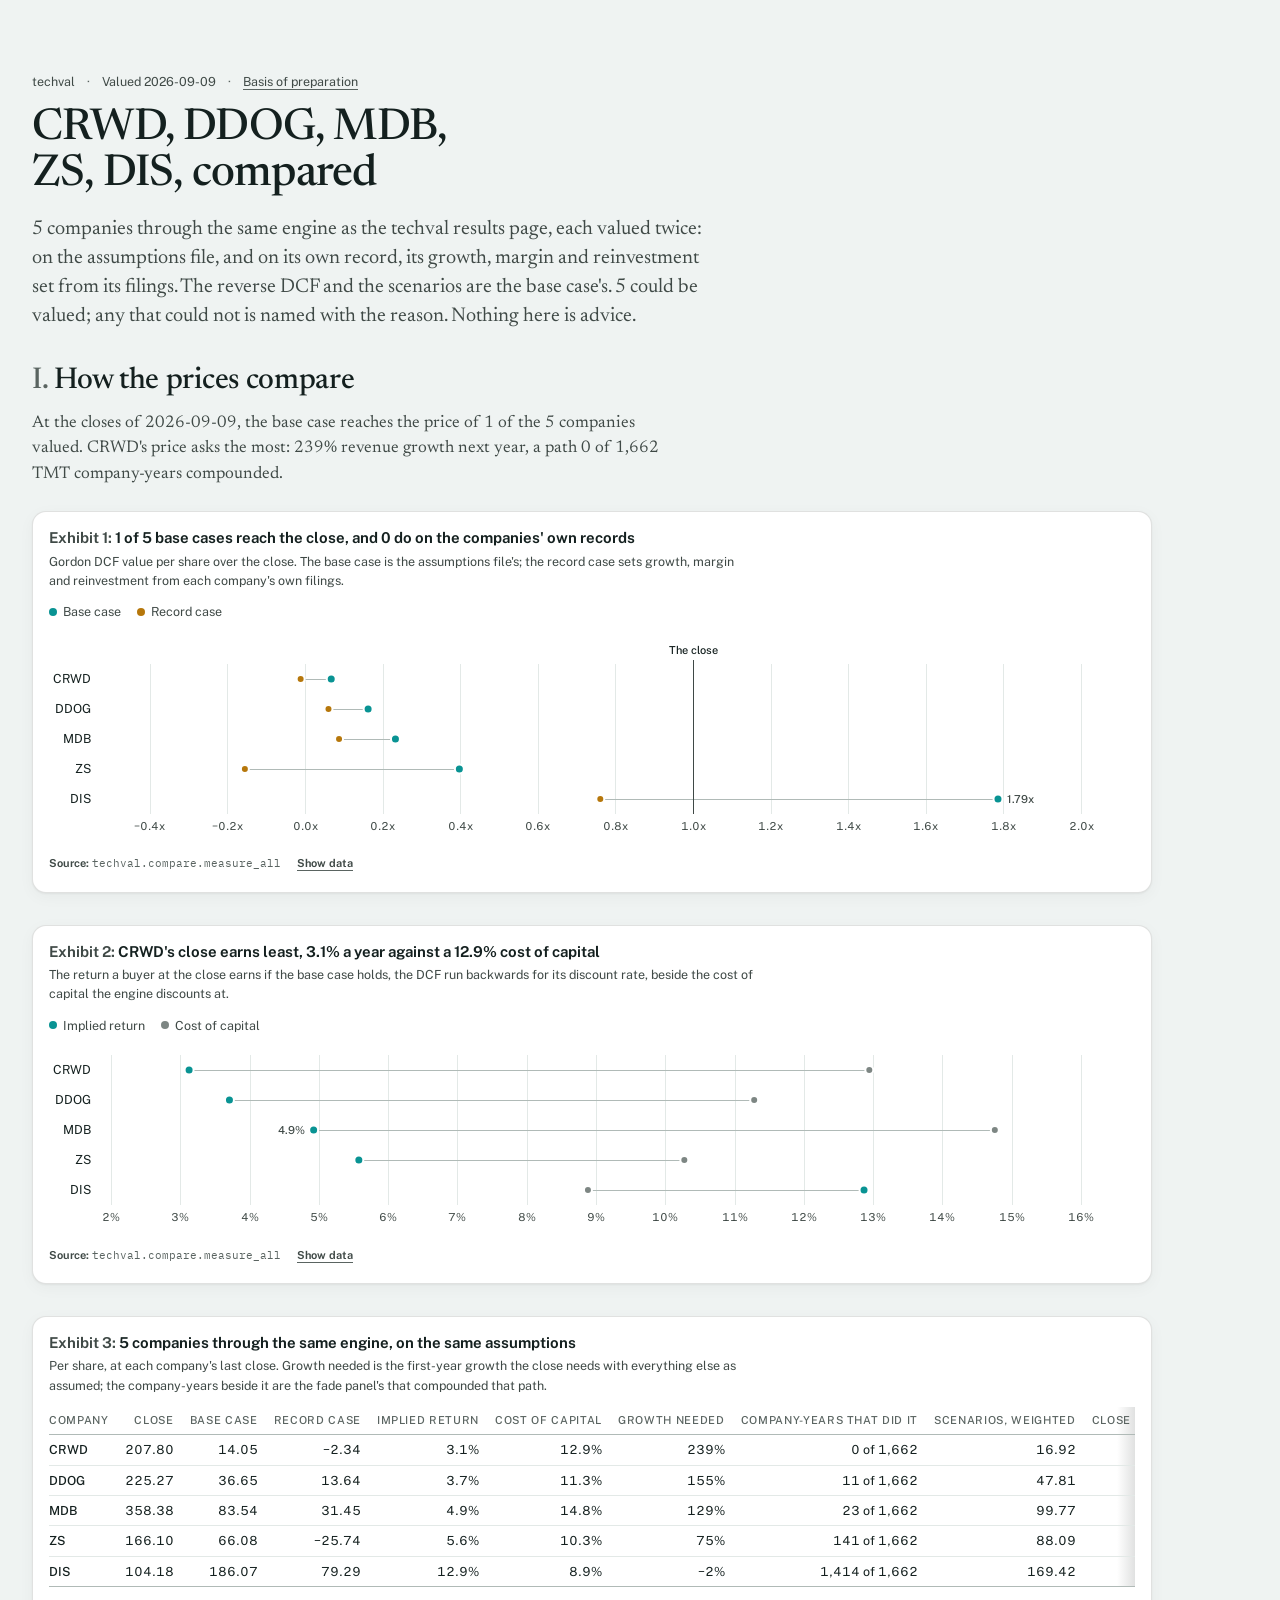
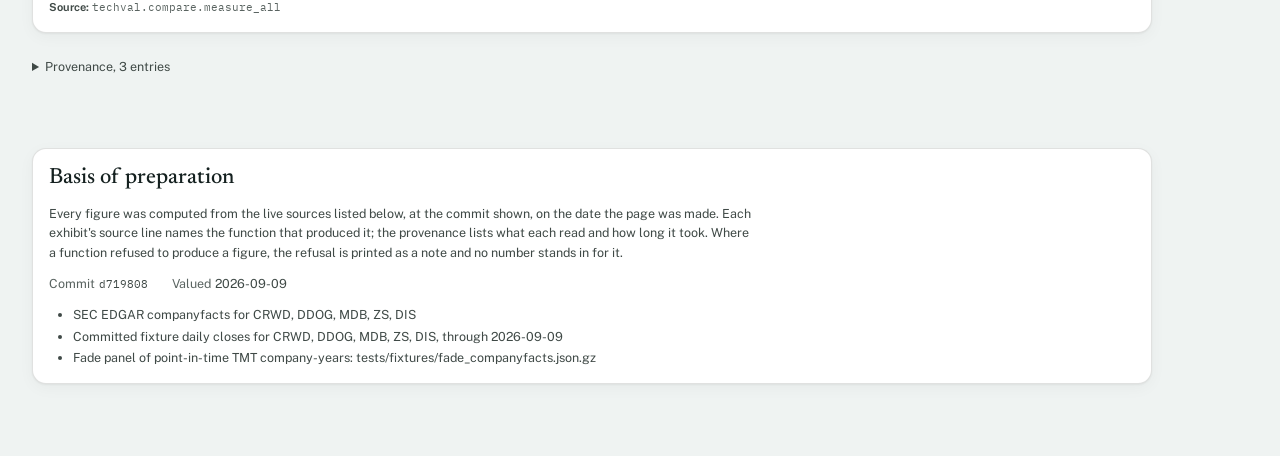
==== docs/compare/index.html @ 0d92f8b9 "Drop the Reading filings section from the results page It scored nothing: every LLM request was unre" ====
<!doctype html>
<html lang="en">
<head>
<meta charset="utf-8">
<meta name="viewport" content="width=device-width, initial-scale=1">
<title>CRWD, DDOG, MDB, ZS, DIS, compared</title>
<link rel="preconnect" href="https://fonts.googleapis.com">
<link rel="preconnect" href="https://fonts.gstatic.com" crossorigin>
<link rel="stylesheet" href="https://fonts.googleapis.com/css2?family=IBM+Plex+Mono:wght@400;500&amp;family=Newsreader:ital,wght@0,400;0,500;1,400&amp;family=Public+Sans:wght@400;500;650&amp;display=swap">
<link rel="icon" href="data:image/svg+xml,%3Csvg xmlns='http://www.w3.org/2000/svg' viewBox='0 0 16 16'%3E%3Crect width='16' height='16' rx='4' fill='%230a1216'/%3E%3Cpath d='M3.2 10.8 6.2 7.2l2.3 1.9 4.3-5.3' stroke='%232aa98c' stroke-width='1.7' fill='none' stroke-linecap='round' stroke-linejoin='round'/%3E%3Ccircle cx='12.8' cy='3.8' r='1.1' fill='%237fe8d2'/%3E%3C/svg%3E">
<style>
/*
 * techval dashboard tokens.
 *
 * The complete light palette lives on bare :root. The two dark blocks below
 * redefine tokens and nothing else, so a component never has a colour that
 * exists in only one theme. Components style through these names; none of
 * them reaches for a hex value directly.
 *
 * The page is set as an application surface: exhibits sit on cards one step
 * lighter than the ground, so --surface is the card and chart plane and
 * --page is the ground behind it. The kit's surface-gap rings and halos ring
 * marks with --surface, which is the plane a chart actually sits on. --raised
 * is the lifted plane, for the tooltip.
 *
 * Entity colours follow the thing measured, everywhere on the page: the fitted
 * model is always --c-model (teal), a baseline is always --c-baseline (grey),
 * the one named comparison is --c-alt (ochre). Every categorical and diverging
 * set here passed the dataviz palette validator all-pairs, in both themes,
 * against these grounds. Verdicts are words, so the status hues only colour a
 * small mark beside a word, never carry meaning alone. Signed values may wear
 * --text-good and --text-critical for sign, and sign only.
 */

:root {
  color-scheme: light;

  /*
   * Type. Public Sans for everything read at working size, charts and tables
   * included: institutional, with tabular and proportional figures both. A
   * serif, Newsreader, for the document's own voice: its title, section
   * titles and standfirsts. IBM Plex Mono only for code: entry points, paths.
   */
  --font-sans: "Public Sans", system-ui, -apple-system, "Segoe UI", sans-serif;
  --font-serif: "Newsreader", "Source Serif 4", Georgia, "Times New Roman", serif;
  --font-mono: "IBM Plex Mono", ui-monospace, "SF Mono", Menlo, monospace;

  --fs-micro: 11px;
  --fs-small: 12.5px;
  --fs-body: 14.5px;
  --fs-lead: 17px;
  --fs-h3: 15px;
  --fs-h2: 30px;
  --fs-h1: 44px;
  --fs-figure: 24px;

  --lh-tight: 1.2;
  --lh-body: 1.55;

  --fw-regular: 400;
  --fw-medium: 500;
  --fw-semibold: 650;

  --tracking-caps: 0.06em;

  /* Space, on a 4px step. */
  --space-1: 4px;
  --space-2: 8px;
  --space-3: 12px;
  --space-4: 16px;
  --space-5: 24px;
  --space-6: 32px;
  --space-7: 48px;
  --space-8: 72px;

  /* Radii: cards, chips, and the small controls. */
  --radius-control: 6px;
  --radius-card: 14px;

  --rail-width: 220px;
  --main-max: 1120px;

  /* Planes and ink. A cool neutral biased toward the teal; cards are white. */
  --page: #eff3f2;
  --surface: #ffffff;
  --raised: #ffffff;
  --ink-1: #14201f;
  --ink-2: #3f4946;
  --ink-3: #5a6461;
  --grid: #e3e9e7;
  --axis: #b0bab7;
  --rule: #14201f;
  --border: rgba(17, 24, 22, 0.13);
  --wash: rgba(17, 24, 22, 0.035);
  --wash-strong: rgba(17, 24, 22, 0.07);
  --shadow-tip: 0 6px 18px rgba(17, 24, 22, 0.12);
  --shadow-card: 0 1px 2px rgba(17, 24, 22, 0.05), 0 4px 16px rgba(17, 24, 22, 0.04);

  /* Categorical series slots, in fixed order. */
  --series-1: #099393;
  --series-2: #b6770b;
  --series-3: #8a3362;
  --deemph: #7d8683;

  /* Entities. */
  --c-model: var(--series-1);
  /*
   * A second reading of the same model drawn behind the first. A tint of the
   * teal light enough to read as "behind" falls under 3:1 on this ground, so
   * the second reading takes the baseline grey: emphasis, not a paler model.
   */
  --c-model-muted: var(--deemph);
  --c-alt: var(--series-2);
  --c-third: var(--series-3);
  --c-baseline: var(--deemph);
  --c-total: var(--ink-2);

  /* Diverging: teal pole, clay pole, a neutral midpoint. Seven classes. */
  --div-pos: #099393;
  --div-neg: #bc4b37;
  --div-mid: #e3e9e7;
  --div-neg-3: var(--div-neg);
  --div-neg-2: color-mix(in oklab, var(--div-neg) 66%, var(--div-mid));
  --div-neg-1: color-mix(in oklab, var(--div-neg) 33%, var(--div-mid));
  --div-0: var(--div-mid);
  --div-pos-1: color-mix(in oklab, var(--div-pos) 33%, var(--div-mid));
  --div-pos-2: color-mix(in oklab, var(--div-pos) 66%, var(--div-mid));
  --div-pos-3: var(--div-pos);
  --on-div-3: #14201f;
  --on-div-2: #14201f;
  --on-div-1: #14201f;
  --on-div-0: #14201f;

  /* The teal ramp, mixed in OKLab from the model hue toward white and black. */
  --teal-100: #deeeed;
  --teal-200: #b9dad9;
  --teal-300: #90c4c3;
  --teal-400: #5fadac;
  --teal-500: #099393;
  --teal-600: #046464;
  --teal-700: #024040;

  /* Sequential: seven classes from least to most. In light mode more is darker. */
  --seq-1: var(--teal-100);
  --seq-2: var(--teal-200);
  --seq-3: var(--teal-300);
  --seq-4: var(--teal-400);
  --seq-5: var(--teal-500);
  --seq-6: var(--teal-600);
  --seq-7: var(--teal-700);
  --on-seq-1: #14201f;
  --on-seq-2: #14201f;
  --on-seq-3: #14201f;
  --on-seq-4: #14201f;
  --on-seq-5: #14201f;
  --on-seq-6: #ffffff;
  --on-seq-7: #ffffff;
  --missing: #e5eae8;

  /* Status: a small mark beside a verdict word, never the word's only carrier. */
  --status-good: #157a4a;
  --status-warning: #a86b00;
  --status-critical: #b23a2e;
  --status-neutral: #6f7875;
  --text-good: #10684a;
  --text-critical: #a3462e;

  --focus: #0b6b5c;
}

@media (prefers-color-scheme: dark) {
  :root:not([data-theme="light"]) {
    color-scheme: dark;
    --page: #0a1216;
    --surface: #101b21;
    --raised: #16232a;
    --ink-1: #e9f1f0;
    --ink-2: #aebdc0;
    --ink-3: #87999f;
    --grid: #1c2930;
    --axis: #3e4e56;
    --rule: #e9f1f0;
    --border: rgba(233, 241, 240, 0.12);
    --wash: rgba(233, 241, 240, 0.05);
    --wash-strong: rgba(233, 241, 240, 0.09);
    --shadow-tip: 0 6px 18px rgba(0, 0, 0, 0.55);
    --shadow-card: 0 1px 2px rgba(0, 0, 0, 0.3), 0 8px 24px rgba(0, 0, 0, 0.25);
    --series-1: #19a0a0;
    --series-2: #bd8630;
    --series-3: #a24e7b;
    --deemph: #6f7e80;
    --div-pos: #19a0a0;
    --div-neg: #d06551;
    --div-mid: #263239;
    --on-div-3: #0a1216;
    --on-div-2: #e9f1f0;
    --on-div-1: #e9f1f0;
    --on-div-0: #e9f1f0;
    --seq-1: var(--teal-700);
    --seq-2: var(--teal-600);
    --seq-3: color-mix(in oklab, var(--teal-500) 80%, var(--teal-600));
    --seq-4: var(--teal-500);
    --seq-5: var(--teal-400);
    --seq-6: var(--teal-300);
    --seq-7: var(--teal-200);
    --on-seq-1: #e9f1f0;
    --on-seq-2: #e9f1f0;
    --on-seq-3: #0a1216;
    --on-seq-4: #0a1216;
    --on-seq-5: #0a1216;
    --on-seq-6: #0a1216;
    --on-seq-7: #0a1216;
    --missing: #1a252b;
    --status-good: #4cc08a;
    --status-warning: #d39a3a;
    --status-critical: #d9705a;
    --status-neutral: #87999f;
    --text-good: #5cd6a8;
    --text-critical: #e8927c;
    --focus: #7fe8d2;
  }
}

:root[data-theme="dark"] {
  color-scheme: dark;
  --page: #0a1216;
  --surface: #101b21;
  --raised: #16232a;
  --ink-1: #e9f1f0;
  --ink-2: #aebdc0;
  --ink-3: #87999f;
  --grid: #1c2930;
  --axis: #3e4e56;
  --rule: #e9f1f0;
  --border: rgba(233, 241, 240, 0.12);
  --wash: rgba(233, 241, 240, 0.05);
  --wash-strong: rgba(233, 241, 240, 0.09);
  --shadow-tip: 0 6px 18px rgba(0, 0, 0, 0.55);
  --shadow-card: 0 1px 2px rgba(0, 0, 0, 0.3), 0 8px 24px rgba(0, 0, 0, 0.25);
  --series-1: #19a0a0;
  --series-2: #bd8630;
  --series-3: #a24e7b;
  --deemph: #6f7e80;
  --div-pos: #19a0a0;
  --div-neg: #d06551;
  --div-mid: #263239;
  --on-div-3: #0a1216;
  --on-div-2: #e9f1f0;
  --on-div-1: #e9f1f0;
  --on-div-0: #e9f1f0;
  --seq-1: var(--teal-700);
  --seq-2: var(--teal-600);
  --seq-3: color-mix(in oklab, var(--teal-500) 80%, var(--teal-600));
  --seq-4: var(--teal-500);
  --seq-5: var(--teal-400);
  --seq-6: var(--teal-300);
  --seq-7: var(--teal-200);
  --on-seq-1: #e9f1f0;
  --on-seq-2: #e9f1f0;
  --on-seq-3: #0a1216;
  --on-seq-4: #0a1216;
  --on-seq-5: #0a1216;
  --on-seq-6: #0a1216;
  --on-seq-7: #0a1216;
  --missing: #1a252b;
  --status-good: #4cc08a;
  --status-warning: #d39a3a;
  --status-critical: #d9705a;
  --status-neutral: #87999f;
  --text-good: #5cd6a8;
  --text-critical: #e8927c;
  --focus: #7fe8d2;
}

/*
 * Print. A research note has to survive a printer, whatever theme the screen
 * was in: the ground goes white, the ink goes black, and the hairlines darken
 * enough to hold on paper. Tokens only, like the dark blocks above.
 */
@media print {
  /*
   * The forced-theme selector is named here too: a reader who printed while the
   * page was stamped dark would otherwise print white ink on a black ground.
   */
  :root,
  :root[data-theme="dark"] {
    color-scheme: light;
    --page: #ffffff;
    --surface: #ffffff;
    --raised: #ffffff;
    --ink-1: #000000;
    --ink-2: #2b3330;
    --ink-3: #454e4b;
    --grid: #c7cfcd;
    --axis: #8b9491;
    --rule: #000000;
    --border: rgba(0, 0, 0, 0.32);
    --wash: rgba(0, 0, 0, 0.05);
    --wash-strong: rgba(0, 0, 0, 0.1);
    --shadow-card: none;
    --missing: #eceeed;
    --div-mid: #eceeed;
  }
}
/*
 * techval dashboard layout, set as an application surface.
 *
 * Exhibits sit on cards one step lighter than the ground, and the cards carry
 * the structure that rules used to: each exhibit is its own card, numbered in
 * reading order by a CSS counter, so the numbering can never disagree with
 * the page. The document's voice survives inside the chrome: a serif title,
 * serif standfirsts, verdicts as words. Refusals are notes under the exhibit
 * they belong to, numbered like footnotes. Provenance is a source line. Every
 * colour comes from tokens.css.
 */

*,
*::before,
*::after {
  box-sizing: border-box;
}

[hidden] {
  display: none !important;
}

html {
  -webkit-text-size-adjust: 100%;
  scroll-behavior: auto;
}

body {
  margin: 0;
  background: var(--page);
  color: var(--ink-1);
  font-family: var(--font-sans);
  font-size: var(--fs-body);
  line-height: var(--lh-body);
  font-kerning: normal;
  -webkit-font-smoothing: antialiased;
  -moz-osx-font-smoothing: grayscale;
}

h1,
h2,
h3,
h4,
p {
  margin: 0;
}

h1,
h2,
h3,
h4 {
  text-wrap: balance;
  font-weight: var(--fw-semibold);
  line-height: var(--lh-tight);
}

code,
.tv-mono {
  font-family: var(--font-mono);
  font-size: 0.9em;
}

a {
  color: inherit;
  text-decoration-color: var(--ink-3);
  text-underline-offset: 3px;
}

a:hover {
  text-decoration-color: currentColor;
}

:focus-visible {
  outline: 2px solid var(--focus);
  outline-offset: 2px;
}

.tv-visually-hidden {
  position: absolute;
  width: 1px;
  height: 1px;
  margin: -1px;
  padding: 0;
  overflow: hidden;
  clip: rect(0 0 0 0);
  white-space: nowrap;
  border: 0;
}

.tv-muted {
  color: var(--ink-2);
}

/* Shell: a contents column and the document. Narrow screens stack them. */

.tv-shell {
  display: block;
  counter-reset: exhibit section;
}

.tv-main {
  min-width: 0;
  max-width: var(--main-max);
  margin: 0 auto;
  padding: var(--space-6) var(--space-4) var(--space-8);
}

.tv-rail {
  position: sticky;
  top: 0;
  z-index: 5;
  background: var(--page);
  border-bottom: 1px solid var(--grid);
}

.tv-rail__title {
  display: none;
}

.tv-rail__list {
  display: flex;
  gap: var(--space-4);
  margin: 0;
  /* The vertical padding is the focus ring's room: the scroller clips whatever reaches its padding box. */
  padding: 5px var(--space-4);
  list-style: none;
  overflow-x: auto;
  scrollbar-width: thin;
  counter-reset: contents;
  background-image: linear-gradient(to right, var(--page) 60%, transparent),
    linear-gradient(to left, var(--page) 60%, transparent),
    linear-gradient(to right, var(--border), transparent),
    linear-gradient(to left, var(--border), transparent);
  background-position: left center, right center, left center, right center;
  background-size: 28px 100%, 28px 100%, 18px 100%, 18px 100%;
  background-repeat: no-repeat;
  background-attachment: local, local, scroll, scroll;
}

.tv-rail__list > li {
  counter-increment: contents;
}

.tv-rail__link {
  display: flex;
  align-items: center;
  gap: var(--space-2);
  min-height: 40px;
  padding: var(--space-2) 2px;
  color: var(--ink-2);
  font-size: var(--fs-small);
  font-weight: var(--fw-medium);
  text-decoration: none;
  white-space: nowrap;
}

.tv-rail__link:hover {
  color: var(--ink-1);
}

.tv-rail__link[aria-current="true"] {
  color: var(--ink-1);
  box-shadow: inset 0 -2px 0 var(--focus);
}

/* The contents list names sections; verdicts are read in the sections themselves. */
.tv-rail .tv-chip,
.tv-rail__state {
  display: none;
}

@media (min-width: 1100px) {
  .tv-shell {
    display: grid;
    grid-template-columns: var(--rail-width) minmax(0, 1fr);
    gap: var(--space-7);
    max-width: calc(var(--rail-width) + var(--space-7) + var(--main-max) + 2 * var(--space-6));
    margin: 0 auto;
    padding: 0 var(--space-6);
  }

  /* A page with one section has no contents to list, so the section takes the centre. */
  .tv-shell.tv-shell--single {
    display: block;
  }

  .tv-main {
    margin: 0;
    width: 100%;
    padding: var(--space-8) 0;
  }

  .tv-rail {
    align-self: start;
    height: 100vh;
    overflow-y: auto;
    padding: var(--space-8) 0 var(--space-5);
    border-bottom: 0;
  }

  .tv-rail__title {
    display: block;
    margin: 0 0 var(--space-3);
    color: var(--ink-1);
    font-family: var(--font-serif);
    font-size: var(--fs-lead);
  }

  .tv-rail__list {
    flex-direction: column;
    gap: 0;
    padding: 0;
    overflow: visible;
    background-image: none;
  }

  .tv-rail__link {
    border-radius: var(--radius-control);
    min-height: 0;
    margin: 1px 0;
    padding: 7px var(--space-2);
    font-size: var(--fs-small);
    line-height: 1.35;
    white-space: normal;
  }

  .tv-rail__link:hover {
    background: var(--wash);
  }

  .tv-rail__link[aria-current="true"] {
    background: var(--wash-strong);
    box-shadow: none;
  }
}

/* Header: a dateline, the title and a standfirst. Build metadata closes the page. */

.tv-header {
  display: grid;
  gap: var(--space-4);
  padding-bottom: var(--space-6);
}

.tv-dateline {
  display: flex;
  flex-wrap: wrap;
  gap: 0 var(--space-3);
  color: var(--ink-2);
  font-size: var(--fs-small);
}

.tv-dateline > span + span::before {
  content: "·";
  margin-right: var(--space-3);
  color: var(--ink-3);
}

.tv-title {
  max-width: 20ch;
  font-family: var(--font-serif);
  font-size: var(--fs-h1);
  font-weight: 500;
  line-height: 1.04;
  letter-spacing: -0.018em;
}

.tv-standfirst {
  max-width: 62ch;
  color: var(--ink-2);
  font-family: var(--font-serif);
  font-size: 20px;
  line-height: 1.45;
  text-wrap: pretty;
}

.tv-meta {
  display: flex;
  flex-wrap: wrap;
  gap: var(--space-1) var(--space-5);
  color: var(--ink-2);
  font-size: var(--fs-small);
}

.tv-meta__label {
  color: var(--ink-3);
  margin-right: var(--space-1);
}

.tv-fixtures {
  font-size: var(--fs-small);
  color: var(--ink-2);
}

.tv-fixtures ul {
  margin: var(--space-2) 0 0;
  padding: 0;
  list-style: none;
  display: grid;
  gap: 2px;
}

.tv-fixtures li {
  display: flex;
  flex-wrap: wrap;
  gap: 0 var(--space-3);
  overflow-wrap: anywhere;
}

.tv-sources {
  margin: 0;
  padding-left: var(--space-5);
  display: grid;
  gap: 2px;
  color: var(--ink-2);
  font-size: var(--fs-small);
  overflow-wrap: anywhere;
}

.tv-banner {
  padding: var(--space-2) 0 var(--space-2) var(--space-3);
  border-left: 2px solid var(--rule);
  color: var(--ink-1);
  font-size: var(--fs-small);
}

details > summary {
  cursor: pointer;
  width: fit-content;
  color: var(--ink-2);
  font-size: var(--fs-small);
}

details > summary:hover {
  color: var(--ink-1);
}

/* Sections: a numeral and a serif title, then a standfirst. */

.tv-section {
  display: grid;
  gap: var(--space-5);
  padding: 0;
  margin-top: var(--space-8);
  counter-increment: section;
  scroll-margin-top: 56px;
}

.tv-section:first-of-type {
  margin-top: 0;
}

.tv-section__head {
  display: grid;
  gap: var(--space-3);
  max-width: 70ch;
}

.tv-eyebrow {
  display: none;
}

.tv-section__title {
  font-family: var(--font-serif);
  font-size: var(--fs-h2);
  font-weight: 500;
  letter-spacing: -0.01em;
}

.tv-section__title::before {
  content: counter(section, upper-roman) ". ";
  color: var(--ink-3);
}

.tv-takeaway {
  color: var(--ink-2);
  font-family: var(--font-serif);
  font-size: var(--fs-lead);
  line-height: 1.5;
  text-wrap: pretty;
}

.tv-section__body {
  display: grid;
  gap: var(--space-6);
  min-width: 0;
}

@media (min-width: 1100px) {
  .tv-section {
    scroll-margin-top: var(--space-5);
  }
}

/* Headline strip: the verdict word, the model's first sentence, three figures. */

.tv-headline {
  display: grid;
  gap: var(--space-3);
}

.tv-headline__verdict {
  display: flex;
  flex-wrap: wrap;
  align-items: baseline;
  gap: var(--space-1) var(--space-3);
  max-width: 96ch;
}

/* The verdict's first sentence, with the rest of the model's own text behind a disclosure. */
.tv-headline__text {
  display: grid;
  flex: 1 1 32ch;
  gap: var(--space-1);
  color: var(--ink-2);
  font-size: var(--fs-body);
}

.tv-headline__more > p {
  margin-top: var(--space-1);
}

.tv-headline .tv-tiles {
  grid-template-columns: repeat(auto-fit, minmax(min(100%, 190px), 1fr));
  gap: var(--space-3);
}

.tv-headline .tv-tile {
  padding: var(--space-3) var(--space-4);
  background: var(--surface);
  border: 1px solid var(--border);
  border-radius: var(--radius-card);
  box-shadow: var(--shadow-card);
}

/* Exhibits. Each one a card: a numbered title inside, a source line below. */

.tv-grid {
  display: grid;
  grid-template-columns: repeat(auto-fit, minmax(min(100%, 460px), 1fr));
  gap: var(--space-6) var(--space-6);
  align-items: start;
}

.tv-figure {
  display: grid;
  gap: var(--space-3);
  min-width: 0;
  margin: 0;
  padding: var(--space-4);
  background: var(--surface);
  border: 1px solid var(--border);
  border-radius: var(--radius-card);
  box-shadow: var(--shadow-card);
  counter-increment: exhibit;
}

.tv-figure--wide {
  grid-column: 1 / -1;
}

.tv-figure__head {
  display: grid;
  gap: 3px;
}

.tv-figure__title {
  max-width: 72ch;
  font-size: var(--fs-h3);
  font-weight: var(--fw-semibold);
  line-height: 1.35;
}

.tv-figure > .tv-figure__head > .tv-figure__title::before {
  content: "Exhibit " counter(exhibit) ": ";
  color: var(--ink-2);
}

.tv-figure__subtitle {
  max-width: 88ch;
  color: var(--ink-2);
  font-size: var(--fs-small);
}

.tv-figure__legend:empty,
.tv-figure__notes:empty {
  display: none;
}

.tv-figure__body {
  min-width: 0;
}

/* A second figure inside an exhibit, under its own heading. */
.tv-figure__part {
  display: grid;
  gap: var(--space-3);
  margin-top: var(--space-5);
}

.tv-figure__notes {
  display: grid;
  gap: 3px;
  counter-reset: note;
}

.tv-figure__foot {
  display: flex;
  flex-wrap: wrap;
  align-items: baseline;
  gap: 2px var(--space-4);
  color: var(--ink-3);
  font-size: var(--fs-micro);
}

.tv-figure__source {
  order: 0;
  min-width: 0;
  color: var(--ink-3);
  font-family: var(--font-mono);
  font-size: var(--fs-micro);
  overflow-wrap: anywhere;
}

.tv-figure__source:not(:empty)::before {
  content: "Source: ";
  color: var(--ink-2);
  font-family: var(--font-sans);
  font-weight: var(--fw-semibold);
}

.tv-figure__foot .tv-btn {
  order: 1;
}

.tv-btn {
  appearance: none;
  min-height: 24px;
  padding: 0;
  border: 0;
  background: none;
  color: var(--ink-2);
  font: inherit;
  font-size: var(--fs-micro);
  font-weight: var(--fw-semibold);
  text-decoration: underline;
  text-decoration-color: var(--ink-3);
  text-underline-offset: 3px;
  cursor: pointer;
}

.tv-btn:hover {
  color: var(--ink-1);
  text-decoration-color: currentColor;
}

/* The closing basis of preparation: what the page was built from. */

.tv-basis {
  display: grid;
  gap: var(--space-3);
  margin-top: var(--space-8);
  padding: var(--space-4);
  background: var(--surface);
  border: 1px solid var(--border);
  border-radius: var(--radius-card);
  box-shadow: var(--shadow-card);
  color: var(--ink-2);
  font-size: var(--fs-small);
}

.tv-basis > * {
  max-width: 88ch;
}

.tv-basis__title {
  color: var(--ink-1);
  font-family: var(--font-serif);
  font-size: 22px;
  font-weight: 500;
}

/* Charts. */

.tv-chart {
  position: relative;
  min-width: 0;
  width: 100%;
}

/* A grid with more columns than fit keeps its 24px cells and scrolls on its own. */
.tv-chart--heat {
  overflow-x: auto;
}

.tv-svg {
  display: block;
  overflow: visible;
  font-family: var(--font-sans);
}

.tv-svg text {
  fill: var(--ink-2);
  font-size: var(--fs-micro);
}

.tv-svg .tv-tick {
  font-variant-numeric: tabular-nums;
}

.tv-svg .tv-label {
  fill: var(--ink-1);
  font-size: var(--fs-small);
}

/* Value labels sit above reference rules; a surface halo keeps a rule from striking through them. */
.tv-svg .tv-value {
  fill: var(--ink-2);
  font-size: var(--fs-micro);
  font-weight: var(--fw-medium);
  paint-order: stroke;
  stroke: var(--surface);
  stroke-width: 3px;
  stroke-linejoin: round;
}

.tv-values {
  pointer-events: none;
}

.tv-svg .tv-endlabel {
  fill: var(--ink-1);
  font-size: var(--fs-small);
  font-weight: var(--fw-medium);
}

.tv-svg .tv-ref-label {
  fill: var(--ink-1);
  font-size: var(--fs-micro);
  font-weight: var(--fw-medium);
  paint-order: stroke;
  stroke: var(--surface);
  stroke-width: 3px;
  stroke-linejoin: round;
}

.tv-svg .tv-group-label {
  fill: var(--ink-2);
  font-size: var(--fs-micro);
  font-weight: var(--fw-medium);
}

.tv-svg .tv-cell-label {
  font-size: var(--fs-micro);
  font-variant-numeric: tabular-nums;
  pointer-events: none;
}

.tv-svg .tv-cell-label--base {
  font-weight: var(--fw-semibold);
}

.tv-svg .tv-heat-base {
  fill: none;
  stroke: var(--ink-1);
  stroke-width: 1.5;
  pointer-events: none;
}

.tv-gridline {
  stroke: var(--grid);
  stroke-width: 1;
  shape-rendering: crispEdges;
}

.tv-axisline {
  stroke: var(--axis);
  stroke-width: 1;
  shape-rendering: crispEdges;
}

.tv-ref {
  stroke: var(--ink-2);
  stroke-width: 1;
  shape-rendering: crispEdges;
}

.tv-ref--strong {
  stroke: var(--ink-1);
}

.tv-connector {
  stroke: var(--axis);
  stroke-width: 1;
  shape-rendering: crispEdges;
}

.tv-crosshair {
  stroke: var(--ink-3);
  stroke-width: 1;
  shape-rendering: crispEdges;
  pointer-events: none;
}

.tv-line {
  fill: none;
  stroke-width: 2;
  stroke-linejoin: round;
  stroke-linecap: round;
}

.tv-band {
  fill-opacity: 0.1;
  stroke: none;
}

.tv-shade {
  fill: var(--wash-strong);
  stroke: none;
}

.tv-whisker {
  fill: none;
  stroke-width: 2;
  stroke-linecap: round;
}

.tv-dot {
  stroke: var(--surface);
  stroke-width: 2;
}

.tv-hairline {
  stroke: var(--axis);
  stroke-width: 1;
}

.tv-hit {
  fill: transparent;
  stroke: none;
}

.tv-markg {
  cursor: default;
  outline: none;
}

.tv-markg.is-hot .tv-hit {
  fill: var(--wash);
}

.tv-markg.is-hot .tv-mark {
  filter: brightness(1.1) saturate(1.05);
}

.tv-markg:focus-visible .tv-hit {
  stroke: var(--focus);
  stroke-width: 1.5;
}

.tv-plot {
  outline: none;
}

.tv-plot:focus-visible .tv-hit {
  stroke: var(--focus);
  stroke-width: 1.5;
}

@media (prefers-reduced-motion: no-preference) {
  .tv-mark,
  .tv-hit {
    transition: filter 120ms ease-out, fill 120ms ease-out;
  }

  /* App-chrome motion: a card lifts a step on hover, and verdict tiles rise once on load. */
  .tv-figure,
  .tv-tileset {
    transition: box-shadow 120ms ease-out, transform 120ms ease-out;
  }

  .tv-figure:hover,
  .tv-tileset:hover {
    transform: translateY(-1px);
    box-shadow: var(--shadow-tip);
  }

  @keyframes tv-rise {
    from {
      opacity: 0;
      transform: translateY(5px);
    }
    to {
      opacity: 1;
      transform: none;
    }
  }

  .tv-headline .tv-tile {
    animation: tv-rise 240ms ease-out backwards;
  }

  .tv-headline .tv-tile:nth-child(2) {
    animation-delay: 50ms;
  }

  .tv-headline .tv-tile:nth-child(3) {
    animation-delay: 100ms;
  }
}

.tv-empty {
  padding: var(--space-5) 0;
  color: var(--ink-2);
  font-size: var(--fs-small);
}

/* Legends, including the heat scale. */

.tv-legend {
  display: flex;
  flex-wrap: wrap;
  gap: var(--space-1) var(--space-4);
  margin: 0;
  padding: 0;
  list-style: none;
  color: var(--ink-2);
  font-size: var(--fs-small);
}

.tv-legend__item {
  display: inline-flex;
  align-items: center;
  gap: 6px;
}

.tv-key {
  display: inline-block;
  flex: none;
  background: var(--key, var(--ink-3));
}

.tv-key--rect {
  width: 10px;
  height: 10px;
  border-radius: 2px;
}

.tv-key--line {
  width: 14px;
  height: 2px;
  border-radius: 1px;
}

.tv-key--dot {
  width: 8px;
  height: 8px;
  border-radius: 50%;
}

/* A hollow marker, for rows drawn hollow. */
.tv-key--ring {
  width: 8px;
  height: 8px;
  border-radius: 50%;
  background: transparent;
  box-shadow: inset 0 0 0 1.5px var(--key, var(--ink-3));
}

.tv-scale {
  display: flex;
  flex-wrap: wrap;
  align-items: flex-start;
  gap: var(--space-2) var(--space-5);
  margin-top: var(--space-3);
  color: var(--ink-2);
  font-size: var(--fs-micro);
}

.tv-scale__ramp {
  display: grid;
  justify-items: start;
  gap: 4px;
}

/* The ticks take the swatches' width, so 0 sits at the middle of the ramp and the bounds at its ends. */
.tv-scale__bar {
  display: grid;
  gap: 4px;
}

.tv-scale__title {
  color: var(--ink-2);
  font-size: var(--fs-micro);
}

.tv-scale__swatches {
  display: flex;
  gap: 2px;
}

.tv-scale__swatch {
  width: 28px;
  height: 10px;
}

.tv-scale__swatch:first-child {
  border-radius: 2px 0 0 2px;
}

.tv-scale__swatch:last-child {
  border-radius: 0 2px 2px 0;
}

.tv-scale__ticks {
  position: relative;
  height: 1.5em;
  font-variant-numeric: tabular-nums;
}

.tv-scale__ticks > span {
  position: absolute;
  top: 0;
  white-space: nowrap;
}

.tv-scale__ticks > span:first-child {
  left: 0;
}

.tv-scale__ticks > span:last-child {
  right: 0;
}

.tv-scale__ticks > span:not(:first-child):not(:last-child) {
  left: 50%;
  transform: translateX(-50%);
}

.tv-scale__missing {
  display: inline-flex;
  align-items: center;
  gap: 6px;
  align-self: flex-end;
}

/* Tooltip: the one lifted surface on the page. */

.tv-tooltip {
  position: fixed;
  z-index: 50;
  top: 0;
  left: 0;
  min-width: 140px;
  max-width: 300px;
  padding: var(--space-2) var(--space-3);
  border-radius: var(--radius-control);
  background: var(--raised);
  box-shadow: 0 0 0 1px var(--border), var(--shadow-tip);
  color: var(--ink-1);
  font-size: var(--fs-small);
  pointer-events: none;
}

.tv-tooltip__title {
  margin-bottom: 4px;
  color: var(--ink-2);
  font-size: var(--fs-micro);
  font-weight: var(--fw-medium);
}

.tv-tooltip__rows {
  display: grid;
  grid-template-columns: auto 1fr auto;
  align-items: center;
  gap: 3px var(--space-2);
}

.tv-tooltip__label {
  color: var(--ink-2);
}

.tv-tooltip__value {
  justify-self: end;
  color: var(--ink-1);
  font-weight: var(--fw-semibold);
  font-variant-numeric: tabular-nums;
}

.tv-tooltip__nokey {
  width: 14px;
}

/* Tables, set the way financial tables are: rules, not boxes; headers in sentence case. */

/*
 * A table wider than its box scrolls inside it. Four layers say so: two covers
 * painted on the content, which scroll away as the reader moves, and two
 * shadows painted on the box, which they uncover. A shadow therefore shows on
 * a side only while there are columns out of view on that side.
 */
.tv-table-wrap {
  overflow-x: auto;
  max-width: 100%;
  background-image: linear-gradient(to right, var(--surface) 60%, transparent),
    linear-gradient(to left, var(--surface) 60%, transparent),
    linear-gradient(to right, var(--border), transparent),
    linear-gradient(to left, var(--border), transparent);
  background-position: left center, right center, left center, right center;
  background-size: 28px 100%, 28px 100%, 18px 100%, 18px 100%;
  background-repeat: no-repeat;
  background-attachment: local, local, scroll, scroll;
}

.tv-table {
  width: 100%;
  border-collapse: collapse;
  font-size: var(--fs-small);
  font-variant-numeric: lining-nums;
}

.tv-table th,
.tv-table td {
  padding: 5px var(--space-4) 5px 0;
  border-bottom: 1px solid var(--grid);
  text-align: left;
  vertical-align: top;
}

.tv-table thead th {
  color: var(--ink-3);
  font-size: var(--fs-micro);
  font-weight: var(--fw-medium);
  text-transform: uppercase;
  letter-spacing: var(--tracking-caps);
  vertical-align: bottom;
  white-space: nowrap;
  border-bottom: 1px solid var(--axis);
}

.tv-table tbody tr:last-child > :is(th, td) {
  border-bottom-color: var(--axis);
}

.tv-table tbody th {
  font-weight: var(--fw-medium);
}

.tv-table tbody tr:hover > :is(th, td) {
  background: var(--wash);
}

.tv-table .tv-pos {
  color: var(--text-good);
}

.tv-table .tv-neg {
  color: var(--text-critical);
}

.tv-table .tv-num {
  text-align: right;
  font-variant-numeric: tabular-nums lining-nums;
  white-space: nowrap;
}

.tv-table td.tv-mono,
.tv-table th.tv-mono {
  font-size: var(--fs-micro);
  overflow-wrap: anywhere;
}

.tv-table .tv-nowrap {
  white-space: nowrap;
}

.tv-table :is(th, td):last-child {
  padding-right: 0;
}

/*
 * Verdicts are words, set the way a research note sets a rating. A small square
 * in the status hue sits beside the word; the word alone carries the meaning.
 */

.tv-chip {
  display: inline-flex;
  align-items: center;
  gap: 7px;
  flex: none;
  padding: 0;
  color: var(--ink-1);
  font-size: var(--fs-micro);
  font-weight: var(--fw-semibold);
  letter-spacing: var(--tracking-caps);
  line-height: 1.3;
  text-transform: uppercase;
  white-space: nowrap;
}

.tv-chip::before {
  content: "";
  flex: none;
  width: 7px;
  height: 7px;
  background: var(--chip-hue);
}

.tv-chip--good {
  --chip-hue: var(--status-good);
}

.tv-chip--warning {
  --chip-hue: var(--status-warning);
}

.tv-chip--critical {
  --chip-hue: var(--status-critical);
}

.tv-chip--neutral {
  --chip-hue: var(--status-neutral);
}

.tv-chip--compact {
  color: var(--ink-2);
}

/* Inside a table a verdict is one cell among many, so it drops the capitals. */
.tv-table .tv-chip {
  color: var(--ink-2);
  font-size: var(--fs-small);
  font-weight: var(--fw-regular);
  letter-spacing: 0;
  text-transform: none;
}

/* Figures set as key data: a small label above a plain number, no rules, no boxes. */

.tv-tiles {
  display: grid;
  grid-template-columns: repeat(auto-fill, minmax(min(100%, 180px), 1fr));
  gap: var(--space-3) var(--space-6);
}

.tv-tileset {
  display: grid;
  gap: var(--space-2);
  min-width: 0;
  padding: var(--space-4);
  background: var(--surface);
  border: 1px solid var(--border);
  border-radius: var(--radius-card);
  box-shadow: var(--shadow-card);
}

.tv-tileset__body {
  display: grid;
  gap: var(--space-2);
}

.tv-tileset__title {
  color: var(--ink-1);
  font-size: var(--fs-h3);
  font-weight: var(--fw-semibold);
}

.tv-tile {
  display: grid;
  align-content: start;
  gap: 1px;
  min-width: 0;
  color: inherit;
  text-decoration: none;
}

a.tv-tile:hover .tv-tile__label {
  color: var(--ink-1);
  text-decoration: underline;
  text-underline-offset: 3px;
}

.tv-tile__label {
  color: var(--ink-2);
  font-size: var(--fs-micro);
  font-weight: var(--fw-medium);
}

.tv-tile__value {
  color: var(--ink-1);
  font-size: var(--fs-figure);
  font-weight: 500;
  line-height: 1.15;
  letter-spacing: -0.01em;
  overflow-wrap: anywhere;
}

.tv-tile__sub {
  color: var(--ink-3);
  font-size: var(--fs-micro);
  line-height: 1.45;
}

.tv-tile .tv-chip {
  justify-self: start;
  margin-top: var(--space-1);
}

.tv-delta {
  display: inline-flex;
  align-items: center;
  gap: 4px;
  font-size: var(--fs-micro);
  font-weight: var(--fw-medium);
  color: var(--ink-2);
}

.tv-delta__icon {
  width: 9px;
  height: 9px;
  fill: currentColor;
}

.tv-delta--good {
  color: var(--text-good);
}

.tv-delta--bad {
  color: var(--text-critical);
}

.tv-delta__label {
  color: var(--ink-2);
  font-weight: var(--fw-regular);
}

/* Notes and refusals, numbered like footnotes under what they qualify. */

.tv-note {
  display: block;
  max-width: 100ch;
  color: var(--ink-2);
  font-size: var(--fs-micro);
  line-height: 1.5;
  counter-increment: note;
}

.tv-note::before {
  content: counter(note) ". ";
  color: var(--ink-3);
  font-weight: var(--fw-semibold);
  font-variant-numeric: tabular-nums;
}

.tv-note > p {
  display: inline;
}

.tv-note strong {
  color: var(--ink-1);
  font-weight: var(--fw-semibold);
}

.tv-section__notes {
  display: grid;
  gap: 3px;
  padding-top: var(--space-3);
  border-top: 1px solid var(--grid);
  counter-reset: note;
}

.tv-section__notes::before {
  content: "Notes";
  margin-bottom: var(--space-1);
  color: var(--ink-1);
  font-size: var(--fs-small);
  font-weight: var(--fw-semibold);
}

.tv-refusal {
  display: grid;
  gap: var(--space-3);
  max-width: 88ch;
  padding: var(--space-3) 0;
  border-top: 1px solid var(--grid);
  border-bottom: 1px solid var(--grid);
}

.tv-refusal__head {
  display: flex;
  flex-wrap: wrap;
  align-items: baseline;
  gap: var(--space-1) var(--space-3);
  color: var(--ink-2);
}

.tv-refusal__list {
  display: grid;
  gap: var(--space-2);
  margin: 0;
  padding: 0;
  list-style: none;
}

.tv-refusal__what {
  font-weight: var(--fw-semibold);
}

.tv-refusal__why {
  color: var(--ink-2);
}

.tv-placeholder {
  display: grid;
  gap: 2px;
  max-width: 88ch;
  padding: var(--space-3) 0;
  border-top: 1px solid var(--grid);
  color: var(--ink-2);
}

.tv-placeholder__title {
  color: var(--ink-1);
  font-weight: var(--fw-semibold);
}

/* Provenance. */

.tv-provenance {
  display: grid;
  gap: var(--space-2);
}

.tv-provenance[open] > summary {
  margin-bottom: var(--space-2);
}

/*
 * Print. The contents list and every control are screen furniture, so they go.
 * What is left is the note: a section to a page, no exhibit split across a
 * break, and charts scaled to whatever paper the reader has.
 */
@media print {
  .tv-shell {
    display: block;
    max-width: none;
    padding: 0;
  }

  .tv-main {
    width: auto;
    max-width: none;
    margin: 0;
    padding: 0;
  }

  .tv-rail,
  .tv-btn {
    display: none;
  }

  .tv-section {
    break-before: page;
    margin-top: 0;
  }

  .tv-section:first-of-type {
    break-before: auto;
  }

  .tv-figure,
  .tv-tileset,
  .tv-headline,
  .tv-refusal,
  .tv-note,
  .tv-basis {
    break-inside: avoid;
  }

  .tv-section__head,
  .tv-figure__head {
    break-after: avoid;
  }

  /* On paper a scroller cannot scroll, so the table prints whole and drops its cue. */
  .tv-table-wrap {
    overflow: visible;
    background-image: none;
  }

  .tv-svg {
    max-width: 100%;
    height: auto;
  }

  /* A link to a section of the same page is a page number on paper, not a link. */
  a[href^="#"] {
    text-decoration: none;
  }
}
</style>
</head>
<body>
<noscript>This page draws its figures with JavaScript. The results it shows are in the snapshot JSON it was rendered from.</noscript>
<script type="application/json" id="tv-snapshot">{"collected_at":"2026-09-09","fixtures":{},"page":{"sources":["SEC EDGAR companyfacts for CRWD, DDOG, MDB, ZS, DIS","Committed fixture daily closes for CRWD, DDOG, MDB, ZS, DIS, through 2026-09-09","Fade panel of point-in-time TMT company-years: tests/fixtures/fade_companyfacts.json.gz"],"standfirst":"5 companies through the same engine as the techval results page, each valued twice: on the assumptions file, and on its own record, its growth, margin and reinvestment set from its filings. The reverse DCF and the scenarios are the base case's. 5 could be valued; any that could not is named with the reason. Nothing here is advice."},"schema":1,"sections":{"compare":{"figures":{"returns":{"data":{"format":"pct:1","labelHeader":"Company","rows":[{"label":"CRWD","values":{"implied":0.031271,"wacc":0.129445}},{"label":"DDOG","values":{"implied":0.037095,"wacc":0.112831}},{"label":"MDB","values":{"implied":0.049248,"wacc":0.147562}},{"label":"ZS","values":{"implied":0.05577,"wacc":0.102748}},{"label":"DIS","values":{"implied":0.128685,"wacc":0.088838}}],"series":[{"key":"implied","name":"Implied return","role":"model"},{"key":"wacc","name":"Cost of capital","role":"baseline"}]},"kind":"dot","order":2,"subtitle":"The return a buyer at the close earns if the base case holds, the DCF run backwards for its discount rate, beside the cost of capital the engine discounts at.","title":"CRWD's close earns least, 3.1% a year against a 12.9% cost of capital","wide":true},"table":{"data":{"columns":[{"key":"company","label":"Company"},{"align":"right","format":"num:2","key":"close","label":"Close"},{"align":"right","format":"num:2","key":"base","label":"Base case"},{"align":"right","format":"num:2","key":"record","label":"Record case"},{"align":"right","format":"pct:1","key":"implied","label":"Implied return"},{"align":"right","format":"pct:1","key":"wacc","label":"Cost of capital"},{"align":"right","format":"pct:0","key":"growth","label":"Growth needed"},{"align":"right","key":"did","label":"Company-years that did it"},{"align":"right","format":"num:2","key":"weighted","label":"Scenarios, weighted"},{"align":"right","key":"against","label":"Close against them"}],"rows":[{"against":"8.3x the bull","base":14.046559,"close":207.8,"company":"CRWD","did":"0 of 1,662","growth":2.394205,"implied":0.031271,"record":-2.337253,"wacc":0.129445,"weighted":16.923696},{"against":"3.1x the bull","base":36.646745,"close":225.27,"company":"DDOG","did":"11 of 1,662","growth":1.551991,"implied":0.037095,"record":13.637048,"wacc":0.112831,"weighted":47.806588},{"against":"2.5x the bull","base":83.537933,"close":358.38,"company":"MDB","did":"23 of 1,662","growth":1.290859,"implied":0.049248,"record":31.445215,"wacc":0.147562,"weighted":99.772341},{"against":"1.2x the bull","base":66.078078,"close":166.1,"company":"ZS","did":"141 of 1,662","growth":0.75194,"implied":0.05577,"record":-25.741135,"wacc":0.102748,"weighted":88.089355},{"against":"88% bear","base":186.071146,"close":104.18,"company":"DIS","did":"1,414 of 1,662","growth":-0.01672,"implied":0.128685,"record":79.287354,"wacc":0.088838,"weighted":169.418568}]},"kind":"table","order":3,"subtitle":"Per share, at each company's last close. Growth needed is the first-year growth the close needs with everything else as assumed; the company-years beside it are the fade panel's that compounded that path.","title":"5 companies through the same engine, on the same assumptions","wide":true},"value":{"data":{"format":"mult:2","labelHeader":"Company","reference":[{"label":"The close","value":1.0}],"rows":[{"label":"CRWD","values":{"base":0.067597,"record":-0.011248}},{"label":"DDOG","values":{"base":0.162679,"record":0.060536}},{"label":"MDB","values":{"base":0.233099,"record":0.087743}},{"label":"ZS","values":{"base":0.397821,"record":-0.154974}},{"label":"DIS","values":{"base":1.786054,"record":0.761061}}],"series":[{"key":"base","name":"Base case","role":"model"},{"key":"record","name":"Record case","role":"alt"}]},"kind":"dot","order":1,"subtitle":"Gordon DCF value per share over the close. The base case is the assumptions file's; the record case sets growth, margin and reinvestment from each company's own filings.","title":"1 of 5 base cases reach the close, and 0 do on the companies' own records","wide":true}},"headline":null,"id":"compare","provenance":[{"entry_point":"techval.compare.measure_all","figure":"value","inputs":["Committed fixture daily closes, CRWD","Committed fixture daily closes, DDOG","Committed fixture daily closes, DIS","Committed fixture daily closes, MDB","Committed fixture daily closes, ZS","SEC EDGAR companyfacts, CRWD","SEC EDGAR companyfacts, DDOG","SEC EDGAR companyfacts, DIS","SEC EDGAR companyfacts, MDB","SEC EDGAR companyfacts, ZS","fade panel, tests/fixtures/fade_companyfacts.json.gz"],"seconds":0.0},{"entry_point":"techval.compare.measure_all","figure":"returns","inputs":["Committed fixture daily closes, CRWD","Committed fixture daily closes, DDOG","Committed fixture daily closes, DIS","Committed fixture daily closes, MDB","Committed fixture daily closes, ZS","SEC EDGAR companyfacts, CRWD","SEC EDGAR companyfacts, DDOG","SEC EDGAR companyfacts, DIS","SEC EDGAR companyfacts, MDB","SEC EDGAR companyfacts, ZS","fade panel, tests/fixtures/fade_companyfacts.json.gz"],"seconds":0.0},{"entry_point":"techval.compare.measure_all","figure":"table","inputs":["Committed fixture daily closes, CRWD","Committed fixture daily closes, DDOG","Committed fixture daily closes, DIS","Committed fixture daily closes, MDB","Committed fixture daily closes, ZS","SEC EDGAR companyfacts, CRWD","SEC EDGAR companyfacts, DDOG","SEC EDGAR companyfacts, DIS","SEC EDGAR companyfacts, MDB","SEC EDGAR companyfacts, ZS","fade panel, tests/fixtures/fade_companyfacts.json.gz"],"seconds":0.0}],"refusals":[],"status":"ok","takeaway":"At the closes of 2026-09-09, the base case reaches the price of 1 of the 5 companies valued. CRWD's price asks the most: 239% revenue growth next year, a path 0 of 1,662 TMT company-years compounded.","title":"How the prices compare"}},"techval_commit":"d719808","title":"CRWD, DDOG, MDB, ZS, DIS, compared"}</script>
<script data-asset="kit.js">
/*
 * techval dashboard chart kit: window.TV.
 *
 * Every element is built with TV.el or TV.svg and every piece of data enters
 * the DOM as a text node. Series names, tickers and figure titles are data, so
 * nothing in this file writes markup from a string.
 *
 * Colours are never hex values here. Marks are painted with var(--token)
 * references, so a theme change repaints a chart without redrawing it, and
 * colour follows the entity: a series with role "model" is --c-model wherever
 * it appears. The roles are model, model-muted (the baseline grey, for a second
 * reading of the same model drawn behind the first), baseline, alt (the one named
 * comparison), third, total, and pos and neg for diverging bars.
 *
 * Mark rules the kit enforces rather than suggests: bars at most 24px thick
 * with a 4px rounded data end and a square baseline end, 2px lines with round
 * joins, markers of radius 4 with a 2px surface ring, solid 1px hairlines for
 * grids and references, one y axis, a legend only for two or more series, and
 * a table view for every chart so no value is reachable only by hover. A
 * figure is one tab stop, and the arrow keys walk its marks.
 *
 * Options every chart reads, beyond its own data:
 *
 *   legend        false (or []) draws no legend; a list of {label, role or
 *                 color, shape} draws exactly that list.
 *   table         a fuller table view in place of the drawn series: one
 *                 {columns, rows, caption} or a list of them. A cell may be a
 *                 string, a number, a node, or {text, sub, chip, mono, muted}.
 *   tableHeaders  {key: header} renames a column of the chart's own table.
 *   reference     rules at a value, labelled. A horizontal rule's label is
 *                 measured and set where it touches no mark: the right end
 *                 above or below the rule, then the left end, then outside
 *                 the plot beyond its right edge.
 *   labelWidth    where hbar, dot and range wrap their row labels: pixels, or
 *                 a share of the chart's width when at most 1 (default 0.34).
 *
 * Chart by chart, what is not obvious from the data:
 *
 *   hbar    rows [{label, value, role, note, lo, hi}]; lo and hi draw a whisker.
 *   column  rows [{label, value, role, labelled}]; diverging colours by sign.
 *           Column labels are thinned to fit and the first and last always
 *           stay. One value label names the highest bar, and the lowest when it
 *           is negative; where any row carries labelled, the flagged rows carry
 *           the labels instead. labels "all" labels every bar.
 *   dot     series [{key, name, role}] and rows [{label, values, lo, hi,
 *           intervals: {key: {lo, hi}}, group, text, tip, role, hollow,
 *           aside, asideStrong, labelled, gap}]. A value label names only the
 *           value of the dot it sits beside. labels: "none", "all", or
 *           {series, rows: "auto" | "all" | "flagged" | [index], text: "value"
 *           | "gap"}; by default the row that stands out (largest gap for two
 *           series, largest value otherwise) is labelled, and a row that
 *           carries text is labelled with that text instead. Points closer
 *           than a marker are drawn apart vertically, the row growing to hold
 *           them, unless dodge is false.
 *           aside is a column of text at the right edge, under asideHeader.
 *   line    series [{name, role, values: [{x, y, lo, hi}]}]; x {label,
 *           format, type: "date"}; yScale "log"; yTitle; shade [{from, to,
 *           label, tip}] with shadeLegend; points [{x, y, label, tip}].
 *   heat    rows, cols, values; scale "diverging" or sequential; breaks [a, b]
 *           for fixed diverging classes; mono and labelAlign for row labels,
 *           which are never clipped (labelWidth wraps them); groups [{label,
 *           count}]; colTitle; cellMax; rowNotes; rowTips. scale "plain" sets
 *           the grid as a banker's table: no fill, a rule under each row, no
 *           scale legend, and base [row, col] boxes the base case.
 *   hist    edges and series [{name, role, counts}], at most two series.
 *   range   rows [{label, lo, mid, hi, role}], the football field.
 *   waterfall start, steps [{label, value}] and total; its legend lists only
 *           the kinds of step it draws.
 *   table   columns and rows, drawn as the figure itself.
 *   tiles   tiles [{label, value, format, sub, delta, status}]. Inside a
 *           figure card they carry their own table view.
 *
 * Figures in a section: TV.sections.figures(root, data, opts) draws each
 * figure by its kind, in reading order. A figure may carry order (a number),
 * wide, card (tiles drawn in a card), part (the id of the card it is drawn
 * inside), note or notes (a caution: the figure stands but is fragile), and
 * refusals (the names of section refusals that belong under it). opts:
 *
 *   order     a list of ids, lists of ids, or {title, ids}; each list starts
 *             a new group, a titled group gets a heading. Unnamed figures
 *             follow in their own order.
 *   figures   {id: override} merged over the snapshot's figure; its data may
 *             be a function of the figure's data, and draw or after a
 *             function of (handle, figure).
 *   parts     {childId: parentId}, the same as part on the figure.
 *   refusals  function (id, figure) returning more refusal names.
 *
 * Helpers the sections share: TV.frame (a chart container redrawn when its
 * width changes), TV.axis.x, TV.axis.y and TV.axis.yWidth, TV.tickFormat,
 * TV.measure (sans or mono), TV.wrapText, TV.thinLabels, TV.markGroup,
 * TV.chartSvg, TV.crisp, TV.barPath, TV.refusalNote and TV.cautionNote.
 */
(function (global) {
  "use strict";

  var SVG_NS = "http://www.w3.org/2000/svg";
  var MINUS = "−";
  var BAR_MAX = 24;
  var RADIUS = 4;
  var GAP = 2;
  var HIT_MIN = 24;
  var GROUP_ROW = 26;

  var TV = global.TV || {};
  global.TV = TV;

  /* Small utilities ------------------------------------------------------- */

  function isNil(v) {
    return v === null || v === undefined;
  }

  function isNum(v) {
    return typeof v === "number" && isFinite(v);
  }

  function clamp(v, lo, hi) {
    return Math.max(lo, Math.min(hi, v));
  }

  function finite(list) {
    return list.filter(isNum);
  }

  function extent(list) {
    var vals = finite(list);
    if (!vals.length) return null;
    return [Math.min.apply(null, vals), Math.max.apply(null, vals)];
  }

  function distinct(list) {
    var seen = [];
    list.forEach(function (v) {
      if (seen.indexOf(v) < 0) seen.push(v);
    });
    return seen;
  }

  function maxOf(list, floor) {
    return Math.max.apply(null, [isNum(floor) ? floor : 0].concat(finite(list)));
  }

  function crisp(v) {
    return Math.round(v) + 0.5;
  }

  TV.crisp = crisp;

  /* An ISO date, 2016-09-16, as UTC milliseconds; NaN for anything else. */
  function parseDay(text) {
    var s = String(isNil(text) ? "" : text);
    if (!/^\d{4}-\d{2}-\d{2}$/.test(s)) return NaN;
    var t = Date.parse(s + "T00:00:00Z");
    return isFinite(t) ? t : NaN;
  }

  /* Element builders ------------------------------------------------------ */

  function setAttrs(node, attrs) {
    if (!attrs) return;
    Object.keys(attrs).forEach(function (key) {
      var value = attrs[key];
      if (isNil(value) || value === false) return;
      if (key === "style" && typeof value === "object") {
        Object.keys(value).forEach(function (prop) {
          if (isNil(value[prop])) return;
          if (prop.indexOf("--") === 0) node.style.setProperty(prop, value[prop]);
          else node.style[prop] = value[prop];
        });
        return;
      }
      if (key.indexOf("on") === 0 && typeof value === "function") {
        node.addEventListener(key.slice(2).toLowerCase(), value);
        return;
      }
      node.setAttribute(key, value === true ? "" : String(value));
    });
  }

  function appendChildren(node, children) {
    children.forEach(function (child) {
      if (isNil(child) || child === false) return;
      if (Array.isArray(child)) {
        appendChildren(node, child);
      } else if (typeof child === "string" || typeof child === "number") {
        node.appendChild(document.createTextNode(String(child)));
      } else {
        node.appendChild(child);
      }
    });
    return node;
  }

  function el(tag, attrs) {
    var node = document.createElement(tag);
    setAttrs(node, attrs);
    return appendChildren(node, Array.prototype.slice.call(arguments, 2));
  }

  function svg(tag, attrs) {
    var node = document.createElementNS(SVG_NS, tag);
    setAttrs(node, attrs);
    return appendChildren(node, Array.prototype.slice.call(arguments, 2));
  }

  function clear(node) {
    while (node.firstChild) node.removeChild(node.firstChild);
    return node;
  }

  function isNode(v) {
    return !!v && typeof v === "object" && typeof v.nodeType === "number";
  }

  TV.el = el;
  TV.svg = svg;
  TV.clear = clear;

  /* Formatting ------------------------------------------------------------ */

  var numberFormats = {};

  function fixed(dp) {
    if (!numberFormats[dp]) {
      numberFormats[dp] = new Intl.NumberFormat("en-US", {
        minimumFractionDigits: dp,
        maximumFractionDigits: dp,
      });
    }
    return numberFormats[dp];
  }

  function dpOr(dp, fallback) {
    return isNum(dp) ? Math.max(0, Math.min(10, Math.round(dp))) : fallback;
  }

  function num(v, dp) {
    if (!isNum(v)) return "n/a";
    var body = fixed(dpOr(dp, 2)).format(Math.abs(v));
    return (v < 0 && /[1-9]/.test(body) ? MINUS : "") + body;
  }

  function pct(v, dp) {
    if (!isNum(v)) return "n/a";
    return num(v * 100, dpOr(dp, 1)) + "%";
  }

  function signed(v, dp) {
    if (!isNum(v)) return "n/a";
    var body = fixed(dpOr(dp, 2)).format(Math.abs(v));
    if (!/[1-9]/.test(body)) return body;
    return (v > 0 ? "+" : MINUS) + body;
  }

  function compact(v) {
    if (!isNum(v)) return "n/a";
    var abs = Math.abs(v);
    if (abs < 1000) {
      return num(v, Number.isInteger(v) ? 0 : abs < 10 ? 2 : 1);
    }
    var units = [
      [1e12, "T"],
      [1e9, "B"],
      [1e6, "M"],
      [1e3, "K"],
    ];
    for (var i = 0; i < units.length; i++) {
      if (abs >= units[i][0]) {
        var scaled = abs / units[i][0];
        var dp = scaled < 100 ? 1 : 0;
        var text = fixed(dp).format(scaled);
        if (parseFloat(text.replace(/,/g, "")) >= 1000 && i > 0) {
          scaled = abs / units[i - 1][0];
          text = fixed(1).format(scaled);
          return (v < 0 ? MINUS : "") + text + units[i - 1][1];
        }
        return (v < 0 ? MINUS : "") + text + units[i][1];
      }
    }
    return num(v, 0);
  }

  /* Millions, which is how the engine states money: 12,345mm. */
  function mm(v, dp) {
    if (!isNum(v)) return "n/a";
    return num(v, dpOr(dp, 0)) + "mm";
  }

  function mult(v, dp) {
    if (!isNum(v)) return "n/a";
    return num(v, dpOr(dp, 1)) + "x";
  }

  /* A difference of two probabilities in percentage points: +30.5 pts. */
  function points(v, dp) {
    if (!isNum(v)) return "n/a";
    return signed(v * 100, dpOr(dp, 1)) + " pts";
  }

  function auto(v) {
    if (!isNum(v)) return "n/a";
    var abs = Math.abs(v);
    if (Number.isInteger(v)) return num(v, 0);
    if (abs >= 100) return num(v, 0);
    if (abs >= 10) return num(v, 1);
    if (abs >= 1) return num(v, 2);
    return num(v, 4);
  }

  TV.fmt = {
    num: num,
    pct: pct,
    signed: signed,
    compact: compact,
    mm: mm,
    mult: mult,
    points: points,
    int: function (v) {
      return num(v, 0);
    },
    auto: auto,
  };

  /*
   * Figure data arrives as JSON, so a format is usually a string: "num:4",
   * "pct:1", "signed:4", "compact", "mm", "mult:1", "points". A function also works.
   */
  function format(spec, v) {
    if (typeof spec === "function") return spec(v);
    if (typeof v === "string") return v;
    if (!spec) return auto(v);
    var parts = String(spec).split(":");
    var fn = TV.fmt[parts[0]];
    if (!fn) return auto(v);
    return fn(v, parts.length > 1 ? parseInt(parts[1], 10) : undefined);
  }

  TV.format = format;

  /*
   * Sign classes for signed table cells: the value's colour follows its sign,
   * never its identity, and zero and non-numbers stay in plain ink.
   */
  function signedClass(v) {
    if (typeof v !== "number" || !isFinite(v) || v === 0) return null;
    return v > 0 ? "tv-pos" : "tv-neg";
  }

  TV.signedClass = signedClass;

  /*
   * Axis ticks sit on round numbers, so they carry only the decimals the step
   * needs: a "num:1" chart ticks 0, 5, 10 rather than 0.0, 5.0, 10.0. The unit
   * and sign conventions of the format are kept.
   */
  var TICK_TRIM = { num: true, pct: true, signed: true, mult: true, mm: true };

  function tickFormatter(spec, ticks) {
    if (typeof spec !== "string" && !isNil(spec)) return function (v) { return format(spec, v); };
    var parts = String(spec || "num").split(":");
    var name = parts[0];
    if (!Object.prototype.hasOwnProperty.call(TICK_TRIM, name)) {
      return function (v) { return format(spec, v); };
    }
    var scaleBy = name === "pct" ? 100 : 1;
    var need = 0;
    (ticks || []).forEach(function (t) {
      var text = String(tidy(t * scaleBy));
      var dot = text.indexOf(".");
      if (dot >= 0 && text.indexOf("e") < 0) need = Math.max(need, text.length - dot - 1);
    });
    /* The step decides, not the format's own decimals: fewer would print one label twice. */
    var dp = Math.min(need, 6);
    return function (v) {
      return TV.fmt[name](v, dp);
    };
  }

  TV.tickFormat = tickFormatter;

  /* Tokens and colour ----------------------------------------------------- */

  TV.token = function (name) {
    var prop = String(name).indexOf("--") === 0 ? name : "--" + name;
    return getComputedStyle(document.documentElement).getPropertyValue(prop).trim();
  };

  var ROLE_VARS = {
    model: "var(--c-model)",
    "model-muted": "var(--c-model-muted)",
    baseline: "var(--c-baseline)",
    alt: "var(--c-alt)",
    third: "var(--c-third)",
    total: "var(--c-total)",
    pos: "var(--div-pos)",
    neg: "var(--div-neg)",
  };

  var ROLE_LABELS = {
    model: "Model",
    "model-muted": "Model",
    baseline: "Baseline",
    alt: "Comparison",
    third: "Third",
  };

  function color(ref) {
    if (isNil(ref)) return ROLE_VARS.model;
    if (ROLE_VARS[ref]) return ROLE_VARS[ref];
    if (String(ref).indexOf("--") === 0) return "var(" + ref + ")";
    return String(ref);
  }

  TV.color = color;

  /* A reference line's tooltip row; a label that already ends in the value ("Price 225.27") is not made to say it twice. */
  function refTipRow(ref, fmt) {
    var value = format(fmt, ref.value);
    var label = String(ref.label || "Reference");
    if (label.length > value.length && label.slice(-value.length) === value) label = label.slice(0, -value.length).trim();
    return { label: label, value: value };
  }

  /* Scales ---------------------------------------------------------------- */

  function tickStep(start, stop, count) {
    var raw = Math.abs(stop - start) / Math.max(1, count);
    if (!(raw > 0)) return 1;
    var step = Math.pow(10, Math.floor(Math.log10(raw)));
    var err = raw / step;
    if (err >= 7.07) step *= 10;
    else if (err >= 3.16) step *= 5;
    else if (err >= 1.41) step *= 2;
    return step;
  }

  function tidy(v) {
    return Math.abs(v) < 1e-12 ? 0 : parseFloat(v.toPrecision(12));
  }

  function linear(domain, range, opts) {
    opts = opts || {};
    var d0 = Number(domain[0]);
    var d1 = Number(domain[1]);
    if (!isFinite(d0) || !isFinite(d1)) {
      d0 = 0;
      d1 = 1;
    }
    if (d0 > d1) {
      var t = d0;
      d0 = d1;
      d1 = t;
    }
    if (d0 === d1) {
      var pad = d0 === 0 ? 1 : Math.abs(d0) * 0.1;
      d0 -= pad;
      d1 += pad;
    }
    var count = opts.ticks || 5;
    if (opts.nice) {
      for (var i = 0; i < 2; i++) {
        var step = tickStep(d0, d1, count);
        d0 = tidy(Math.floor(d0 / step) * step);
        d1 = tidy(Math.ceil(d1 / step) * step);
      }
    }
    var r0 = range[0];
    var r1 = range[1];
    var scale = function (v) {
      return r0 + ((v - d0) / (d1 - d0)) * (r1 - r0);
    };
    scale.domain = [d0, d1];
    scale.range = [r0, r1];
    scale.ticks = function (n) {
      var step = tickStep(d0, d1, n || count);
      var out = [];
      var first = Math.ceil(d0 / step - 1e-9);
      var last = Math.floor(d1 / step + 1e-9);
      for (var k = first; k <= last; k++) out.push(tidy(k * step));
      return out;
    };
    scale.invert = function (px) {
      return d0 + ((px - r0) / (r1 - r0)) * (d1 - d0);
    };
    return scale;
  }

  /* A log scale on 1, 2 and 5 times a power of ten, between two positive bounds. */
  function niceLogBound(v, up) {
    var k = Math.floor(Math.log10(v));
    var steps = [1, 2, 5, 10];
    var base = Math.pow(10, k);
    if (up) {
      for (var i = 0; i < steps.length; i++) if (steps[i] * base >= v * 0.999999) return steps[i] * base;
    } else {
      for (var j = steps.length - 1; j >= 0; j--) if (steps[j] * base <= v * 1.000001) return steps[j] * base;
    }
    return v;
  }

  function logTicks(lo, hi, maxCount) {
    var out = [];
    var k0 = Math.floor(Math.log10(lo));
    var k1 = Math.ceil(Math.log10(hi));
    [[1, 2, 5], [1]].some(function (mults) {
      out = [];
      for (var k = k0; k <= k1; k++) {
        mults.forEach(function (m) {
          var v = m * Math.pow(10, k);
          if (v >= lo * 0.999 && v <= hi * 1.001) out.push(parseFloat(v.toPrecision(6)));
        });
      }
      return out.length <= maxCount;
    });
    return out;
  }

  function logScale(lo, hi, range) {
    var d0 = niceLogBound(lo, false);
    var d1 = niceLogBound(hi, true);
    if (d0 === d1) d1 = d0 * 10;
    var inner = linear([Math.log10(d0), Math.log10(d1)], range);
    var scale = function (v) {
      return inner(Math.log10(v));
    };
    scale.domain = [d0, d1];
    scale.range = range.slice();
    scale.ticks = function (n) {
      return logTicks(d0, d1, n || 8);
    };
    scale.log = true;
    return scale;
  }

  function band(keys, range, opts) {
    opts = opts || {};
    var padding = isNum(opts.padding) ? clamp(opts.padding, 0, 0.95) : 0.2;
    var n = Math.max(1, keys.length);
    var r0 = range[0];
    var step = (range[1] - r0) / n;
    var width = step * (1 - padding);
    var scale = function (key) {
      var i = keys.indexOf(key);
      return i < 0 ? NaN : scale.at(i);
    };
    scale.at = function (i) {
      return r0 + i * step + (step - width) / 2;
    };
    scale.bandwidth = function () {
      return width;
    };
    scale.step = function () {
      return step;
    };
    scale.domain = keys.slice();
    scale.range = [r0, range[1]];
    return scale;
  }

  TV.scale = { linear: linear, band: band, log: logScale };

  /* Text measurement and wrapping ----------------------------------------- */

  var measureCtx = null;
  var fontFamily = null;
  var monoFamily = null;

  /* family "mono" measures in the mono face; anything else in the sans face. */
  function measure(text, size, weight, family) {
    if (!measureCtx) {
      measureCtx = document.createElement("canvas").getContext("2d");
    }
    var face;
    if (family === "mono") {
      if (!monoFamily) monoFamily = TV.token("--font-mono") || "monospace";
      face = monoFamily;
    } else {
      if (!fontFamily) fontFamily = TV.token("--font-sans") || "system-ui, sans-serif";
      face = fontFamily;
    }
    measureCtx.font = (weight || 400) + " " + (size || 12) + "px " + face;
    return Math.ceil(measureCtx.measureText(String(text)).width * 1.04) + 1;
  }

  function wrapText(text, maxWidth, size, maxLines, weight, family) {
    var words = String(isNil(text) ? "" : text).split(/\s+/).filter(Boolean);
    var lines = [];
    var line = "";
    words.forEach(function (word) {
      var next = line ? line + " " + word : word;
      if (!line || measure(next, size, weight, family) <= maxWidth) {
        line = next;
      } else {
        lines.push(line);
        line = word;
      }
    });
    if (line) lines.push(line);
    if (!lines.length) lines.push("");
    if (maxLines && lines.length > maxLines) {
      var head = lines.slice(0, maxLines - 1);
      head.push(lines.slice(maxLines - 1).join(" "));
      lines = head;
    }
    var width = Math.max.apply(
      null,
      lines.map(function (l) {
        return measure(l, size, weight, family);
      })
    );
    return { lines: lines, width: width };
  }

  TV.measure = measure;
  TV.wrapText = wrapText;

  /*
   * Which labels along an axis to show: items are {center, width} in order.
   * The first label and the last always stay; a middle label is dropped only
   * when it would touch a label already kept or the last one.
   */
  function thinLabels(items, gap) {
    var n = items.length;
    if (!n) return [];
    gap = isNum(gap) ? gap : 6;
    function left(i) {
      return items[i].center - items[i].width / 2;
    }
    function right(i) {
      return items[i].center + items[i].width / 2;
    }
    var kept = [0];
    if (n === 1) return kept;
    for (var i = 1; i < n - 1; i++) {
      if (left(i) >= right(kept[kept.length - 1]) + gap && right(i) + gap <= left(n - 1)) kept.push(i);
    }
    if (left(n - 1) >= right(kept[kept.length - 1]) + gap) {
      kept.push(n - 1);
    } else if (kept.length > 1) {
      kept.pop();
      kept.push(n - 1);
    } else if (left(n - 1) >= right(0)) {
      kept.push(n - 1);
    }
    return kept;
  }

  TV.thinLabels = thinLabels;

  /* Draw a multi-line label with its block centred on y. */
  function textBlock(parent, lines, x, y, attrs, lineHeight) {
    lineHeight = lineHeight || 14;
    var first = y - ((lines.length - 1) * lineHeight) / 2;
    var node = svg("text", Object.assign({ x: x, y: first, dy: "0.35em" }, attrs));
    lines.forEach(function (line, i) {
      node.appendChild(svg("tspan", { x: x, dy: i === 0 ? "0.35em" : lineHeight }, line));
    });
    node.removeAttribute("dy");
    parent.appendChild(node);
    return node;
  }

  TV.textBlock = textBlock;

  /* Geometry for placing labels clear of marks ---------------------------- */

  function rectsOverlap(a, b, pad) {
    pad = pad || 0;
    return a.x < b.x + b.w + pad && b.x < a.x + a.w + pad && a.y < b.y + b.h + pad && b.y < a.y + a.h + pad;
  }

  function segmentHitsRect(s, r, pad) {
    var x0 = r.x - pad;
    var x1 = r.x + r.w + pad;
    var y0 = r.y - pad;
    var y1 = r.y + r.h + pad;
    if (Math.max(s[0], s[2]) < x0 || Math.min(s[0], s[2]) > x1 || Math.max(s[1], s[3]) < y0 || Math.min(s[1], s[3]) > y1) {
      return false;
    }
    var len = Math.max(Math.abs(s[2] - s[0]), Math.abs(s[3] - s[1]));
    var n = Math.max(1, Math.ceil(len / 2));
    for (var i = 0; i <= n; i++) {
      var t = i / n;
      var px = s[0] + (s[2] - s[0]) * t;
      var py = s[1] + (s[3] - s[1]) * t;
      if (px >= x0 && px <= x1 && py >= y0 && py <= y1) return true;
    }
    return false;
  }

  /* obstacles are {rect: {x, y, w, h}} or {seg: [x1, y1, x2, y2]}. */
  function hits(box, obstacles) {
    return obstacles.some(function (o) {
      if (o.rect) return rectsOverlap(box, o.rect, 3);
      if (o.seg) return segmentHitsRect(o.seg, box, 2);
      return false;
    });
  }

  /* An 11px label's box around its baseline. */
  function labelBox(x, base, w, anchor) {
    var left = anchor === "end" ? x - w : anchor === "middle" ? x - w / 2 : x;
    return { x: left, y: base - 9, w: w, h: 12 };
  }

  /* Status chips ---------------------------------------------------------- */

  var STATUS = {
    beats: { label: "Beats baseline", short: "Beats", tone: "good" },
    inside_noise: { label: "Inside noise", short: "In noise", tone: "warning" },
    ties: { label: "Ties baseline", short: "Ties", tone: "neutral" },
    loses: { label: "Loses to baseline", short: "Loses", tone: "critical" },
    not_significant: { label: "Not significant", short: "Not sig.", tone: "warning" },
    refused: { label: "Refused", short: "Refused", tone: "neutral" },
    /* The portfolio page's calls against the warranted line. */
    rich: { label: "Rich to warranted", short: "Rich", tone: "warning" },
    cheap: { label: "Cheap to warranted", short: "Cheap", tone: "good" },
  };

  function statusInfo(status) {
    return STATUS[status] || { label: String(status || "Unknown"), tone: "neutral" };
  }

  TV.chip = function (status, text, opts) {
    var info = statusInfo(status);
    opts = opts || {};
    return el(
      "span",
      {
        class: "tv-chip tv-chip--" + info.tone + (opts.compact ? " tv-chip--compact" : ""),
        "data-status": status,
      },
      el("span", { class: "tv-chip__label" }, isNil(text) ? (opts.compact ? info.short || info.label : info.label) : text)
    );
  };

  TV.chip.label = function (status) {
    return statusInfo(status).label;
  };
  TV.chip.known = function (status) {
    return Object.prototype.hasOwnProperty.call(STATUS, status);
  };
  TV.STATUS = STATUS;

  /* Notes ------------------------------------------------------------------ */

  function refusalNote(refusal) {
    var what = refusal && refusal.what;
    var why = refusal && refusal.why;
    return el(
      "div",
      { class: "tv-note", role: "note" },
      el(
        "p",
        null,
        el("strong", null, "Refused" + (what ? ": " + what : "")),
        why ? ". " + why : ""
      )
    );
  }

  /*
   * A caution: the figure above it stands, but a limit of its input makes it
   * fragile. It is styled as a caution, never as a refusal. A string, or
   * {what, why} for a caution with a name.
   */
  function cautionNote(note) {
    var what = typeof note === "string" ? "" : note && note.what;
    var why = typeof note === "string" ? note : note && note.why;
    return el(
      "div",
      { class: "tv-note tv-note--caution", role: "note" },
      el("p", null, what ? el("strong", null, what) : null, what && why ? ". " : "", why || "")
    );
  }

  TV.refusalNote = refusalNote;
  TV.cautionNote = cautionNote;

  /* Exhibits -------------------------------------------------------------- */

  function provenanceRows(provenance) {
    var list = Array.isArray(provenance) ? provenance : isNil(provenance) ? [] : [provenance];
    return list
      .map(function (p) {
        return typeof p === "string" ? { entry_point: p, inputs: [] } : p;
      })
      .filter(function (p) {
        return p && p.entry_point;
      });
  }

  /*
   * Every entry point behind a figure, compactly: entry points in one module
   * share its path, so techval.commands_peers._load_groups, _load_panel.
   */
  function compactEntries(rows) {
    var groups = [];
    distinct(
      rows.map(function (p) {
        return String(p.entry_point);
      })
    ).forEach(function (entry) {
      var cut = entry.lastIndexOf(".");
      var mod = cut > 0 ? entry.slice(0, cut) : "";
      var name = cut > 0 ? entry.slice(cut + 1) : entry;
      var group = groups.filter(function (g) {
        return g.mod === mod;
      })[0];
      if (group) group.names.push(name);
      else groups.push({ mod: mod, names: [name] });
    });
    return groups
      .map(function (g) {
        return (g.mod ? g.mod + "." : "") + g.names.join(", ");
      })
      .join(" · ");
  }

  function sourceTitle(rows) {
    return rows
      .map(function (p) {
        var inputs = p.inputs && p.inputs.length ? p.inputs.join(", ") : "no inputs";
        return p.entry_point + ": " + inputs;
      })
      .join("\n");
  }

  TV.figure = function (parent, opts) {
    opts = opts || {};
    var title = el("h3", { class: "tv-figure__title" }, opts.title || "Untitled figure");
    var head = el(
      "figcaption",
      { class: "tv-figure__head" },
      title,
      opts.subtitle ? el("p", { class: "tv-figure__subtitle" }, opts.subtitle) : null
    );
    var legend = el("div", { class: "tv-figure__legend" });
    var body = el("div", { class: "tv-figure__body" });
    roveMarks(body);
    var table = el("div", { class: "tv-figure__table", hidden: true });
    var notes = el("div", { class: "tv-figure__notes" });
    var toggle = el("button", { class: "tv-btn", type: "button", hidden: true }, "Show data");
    var source = el("span", { class: "tv-figure__source" });
    var foot = el("footer", { class: "tv-figure__foot" }, source, toggle);
    var entries = [];

    function addProvenance(provenance) {
      entries = entries.concat(provenanceRows(provenance));
      clear(source);
      if (entries.length) {
        source.appendChild(document.createTextNode(compactEntries(entries)));
        source.setAttribute("title", sourceTitle(entries));
      }
    }
    addProvenance(opts.provenance);

    var root = el(
      "figure",
      {
        class: "tv-figure" + (opts.wide ? " tv-figure--wide" : ""),
        "data-figure-id": opts.id || null,
        id: opts.anchor || (opts.id ? "fig-" + opts.id : null),
      },
      head,
      legend,
      body,
      table,
      notes,
      foot
    );

    var noted = [];
    var handle = {
      root: root,
      body: body,
      legend: legend,
      footer: foot,
      table: table,
      notes: notes,
      toggle: toggle,
      title: opts.title || "",
      addNote: function (refusal) {
        var key = (refusal && refusal.what) + " " + (refusal && refusal.why);
        if (noted.indexOf(key) >= 0) return;
        noted.push(key);
        notes.appendChild(refusalNote(refusal));
      },
      hasNote: function (refusal) {
        return noted.indexOf((refusal && refusal.what) + " " + (refusal && refusal.why)) >= 0;
      },
      addCaution: function (note) {
        notes.appendChild(cautionNote(note));
      },
      addProvenance: addProvenance,
      /*
       * A second figure drawn inside this exhibit, under its own heading. Its
       * table view joins the exhibit's, its entry points join its source line.
       */
      part: function (o) {
        o = o || {};
        var partLegend = el("div", { class: "tv-figure__legend" });
        var partBody = el("div", { class: "tv-figure__body" });
        var block = el(
          "div",
          { class: "tv-figure__part", "data-figure-id": o.id || null },
          el(
            "div",
            { class: "tv-figure__head" },
            el("h4", { class: "tv-figure__title" }, o.title || ""),
            o.subtitle ? el("p", { class: "tv-figure__subtitle" }, o.subtitle) : null
          ),
          partLegend,
          partBody
        );
        body.appendChild(block);
        addProvenance(o.provenance);
        var sub = {
          root: block,
          body: partBody,
          legend: partLegend,
          footer: foot,
          table: table,
          notes: notes,
          toggle: toggle,
          title: o.title || "",
          addNote: handle.addNote,
          hasNote: handle.hasNote,
          addCaution: handle.addCaution,
          addProvenance: addProvenance,
        };
        block.__tvHandle = sub;
        return sub;
      },
    };

    toggle.addEventListener("click", function () {
      var showTable = table.hidden;
      table.hidden = !showTable;
      body.hidden = showTable;
      legend.hidden = showTable;
      setToggle(toggle, showTable ? "Show chart" : "Show data", showTable, handle.title);
    });

    root.__tvHandle = handle;
    if (opts.note) {
      (Array.isArray(opts.note) ? opts.note : [opts.note]).forEach(function (n) {
        handle.addNote(typeof n === "string" ? { what: "", why: n } : n);
      });
    }
    if (opts.caution) {
      (Array.isArray(opts.caution) ? opts.caution : [opts.caution]).forEach(handle.addCaution);
    }
    if (parent) parent.appendChild(root);
    return handle;
  };

  function handleFor(body) {
    var fig = body && body.closest ? body.closest(".tv-figure__part, .tv-figure, .tv-tileset") : null;
    return fig && fig.__tvHandle ? fig.__tvHandle : null;
  }

  /* Legend ---------------------------------------------------------------- */

  TV.legend = function (slot, items) {
    clear(slot);
    if (!items || !items.length) return null;
    var list = el("ul", { class: "tv-legend" });
    items.forEach(function (item) {
      list.appendChild(
        el(
          "li",
          { class: "tv-legend__item" },
          el("span", {
            class: "tv-key tv-key--" + (item.shape || "rect"),
            style: { "--key": color(item.color) },
            "aria-hidden": "true",
          }),
          el("span", null, item.label)
        )
      );
    });
    slot.appendChild(list);
    return list;
  };

  function legendFor(body, items) {
    var handle = handleFor(body);
    if (handle) {
      TV.legend(handle.legend, items);
    } else {
      var slot = el("div", { class: "tv-figure__legend" });
      body.appendChild(slot);
      TV.legend(slot, items);
    }
  }

  function legendOff(spec) {
    return spec.legend === false || (Array.isArray(spec.legend) && !spec.legend.length);
  }

  /* A chart's legend: none when the spec turns it off, the spec's own list when it gives one. */
  function chartLegend(body, spec, items, shape) {
    if (legendOff(spec)) return;
    if (Array.isArray(spec.legend)) {
      legendFor(
        body,
        spec.legend.map(function (item) {
          return { label: item.label, color: item.role || item.color, shape: item.shape || shape };
        })
      );
      return;
    }
    if (items && items.length > 1) legendFor(body, items);
  }

  /* Tooltip --------------------------------------------------------------- */

  var tipNode = null;
  var tipOwner = null;

  function tipEnsure() {
    if (!tipNode) {
      tipNode = el("div", { class: "tv-tooltip", role: "tooltip", hidden: true });
      document.body.appendChild(tipNode);
    }
    return tipNode;
  }

  function tipFill(content) {
    var node = clear(tipEnsure());
    content = content || {};
    if (content.title) node.appendChild(el("p", { class: "tv-tooltip__title" }, content.title));
    var rows = el("div", { class: "tv-tooltip__rows" });
    (content.rows || []).forEach(function (row) {
      rows.appendChild(
        row.color
          ? el("span", {
              class: "tv-key tv-key--" + (row.shape || "line"),
              style: { "--key": color(row.color) },
              "aria-hidden": "true",
            })
          : el("span", { class: "tv-tooltip__nokey" })
      );
      rows.appendChild(el("span", { class: "tv-tooltip__label" }, row.label));
      rows.appendChild(el("span", { class: "tv-tooltip__value" }, row.value));
    });
    node.appendChild(rows);
  }

  function tipPlace(x, y) {
    var node = tipEnsure();
    node.hidden = false;
    var w = node.offsetWidth;
    var h = node.offsetHeight;
    var vw = document.documentElement.clientWidth;
    var vh = document.documentElement.clientHeight;
    var left = x + 14;
    if (left + w > vw - 8) left = x - 14 - w;
    left = clamp(left, 8, Math.max(8, vw - w - 8));
    var top = y - h - 12;
    if (top < 8) top = y + 18;
    top = clamp(top, 8, Math.max(8, vh - h - 8));
    node.style.transform = "translate(" + Math.round(left) + "px," + Math.round(top) + "px)";
  }

  var tooltip = {
    show: function (content, x, y, owner) {
      tipFill(content);
      tipOwner = owner || null;
      tipPlace(x, y);
    },
    move: function (x, y) {
      if (tipNode && !tipNode.hidden) tipPlace(x, y);
    },
    hide: function (owner) {
      if (owner && tipOwner && owner !== tipOwner) return;
      if (tipNode) tipNode.hidden = true;
      tipOwner = null;
    },
    attach: function (mark, getContent) {
      function hot(on) {
        mark.classList.toggle("is-hot", on);
      }
      mark.addEventListener("pointerenter", function (e) {
        hot(true);
        tooltip.show(getContent(), e.clientX, e.clientY, mark);
      });
      mark.addEventListener("pointermove", function (e) {
        tooltip.move(e.clientX, e.clientY);
      });
      mark.addEventListener("pointerleave", function () {
        hot(false);
        tooltip.hide(mark);
      });
      mark.addEventListener("focus", function () {
        hot(true);
        var r = mark.getBoundingClientRect();
        tooltip.show(getContent(), r.left + r.width / 2, r.top, mark);
      });
      mark.addEventListener("blur", function () {
        hot(false);
        tooltip.hide(mark);
      });
      mark.addEventListener("keydown", function (e) {
        if (e.key === "Escape") {
          hot(false);
          tooltip.hide(mark);
        }
      });
      return mark;
    },
  };

  TV.tooltip = tooltip;

  /* Extra tooltip rows a figure's data carries: [{label, value, format}]. */
  function tipRows(list) {
    return (Array.isArray(list) ? list : list ? [list] : [])
      .filter(function (t) {
        return t && !isNil(t.label);
      })
      .map(function (t) {
        return { label: t.label, value: typeof t.value === "string" ? t.value : format(t.format, t.value) };
      });
  }

  /* Table view ------------------------------------------------------------ */

  /*
   * A cell is a string, a number (formatted by its column), a node, or
   * {text, sub, chip, chipText, mono, muted}: a first line, a muted second line
   * and a status chip.
   */
  function cellContent(raw, column) {
    if (isNode(raw)) return raw;
    if (raw && typeof raw === "object" && !Array.isArray(raw)) {
      var first = null;
      if (raw.chip) {
        first = TV.chip(raw.chip, isNil(raw.chipText) ? null : raw.chipText, { compact: true });
      } else if (!isNil(raw.text)) {
        var text = isNum(raw.text) ? format(column.format, raw.text) : String(raw.text);
        first = raw.mono || raw.muted ? el("span", { class: (raw.mono ? "tv-mono" : "") + (raw.muted ? " tv-muted" : "") }, text) : text;
      }
      if (isNil(raw.sub) || raw.sub === "") return first;
      return [el("div", null, first), el("div", { class: "tv-muted" }, String(raw.sub))];
    }
    if (column.format || isNum(raw)) return format(column.format, raw);
    return isNil(raw) ? "n/a" : String(raw);
  }

  /*
   * A data toggle says the same thing three ways: the word on the button, the
   * open state, and which figure it belongs to. A page carries 60 of these, and
   * "Show data" on its own tells a reader moving by control nothing about which.
   */
  function setToggle(btn, word, open, title) {
    btn.textContent = word;
    btn.setAttribute("aria-expanded", open ? "true" : "false");
    btn.setAttribute("aria-label", title ? word + ", " + title : word);
  }

  TV.tableView = function (handle, spec) {
    spec = spec || {};
    var columns = spec.columns || [];
    var rows = spec.rows || [];
    var target = handle && handle.table ? handle.table : handle;
    if (!target) return null;
    var head = el(
      "tr",
      null,
      columns.map(function (c) {
        return el("th", { scope: "col", class: c.align === "right" ? "tv-num" : null }, c.label);
      })
    );
    var body = el(
      "tbody",
      null,
      rows.map(function (row) {
        return el(
          "tr",
          null,
          columns.map(function (c, i) {
            var raw = row ? row[c.key] : null;
            var signed = String(c.format || "").indexOf("signed") === 0
              ? signedClass(isNum(raw) ? raw : raw && isNum(raw.text) ? raw.text : null)
              : null;
            var cls = [c.align === "right" ? "tv-num" : null, c.mono ? "tv-mono" : null, c.nowrap ? "tv-nowrap" : null, signed]
              .filter(Boolean)
              .join(" ");
            var content = cellContent(raw, c);
            return i === 0
              ? el("th", { scope: "row", class: cls || null }, content)
              : el("td", { class: cls || null }, content);
          })
        );
      })
    );
    var label = (spec.caption || (handle && handle.title) || "Figure") + ", table";
    var table = el(
      "table",
      { class: "tv-table" },
      el("caption", { class: "tv-visually-hidden" }, label),
      el("thead", null, head),
      body
    );
    var wrap = el("div", { class: "tv-table-wrap", tabindex: "0", role: "region", "aria-label": label }, table);
    target.appendChild(wrap);
    if (handle && handle.toggle && handle.table) {
      handle.toggle.hidden = false;
      /* A part shares the exhibit's toggle, so the exhibit it opens is the one that names it: the first table wins. */
      if (!handle.toggle.getAttribute("aria-label")) setToggle(handle.toggle, "Show data", false, handle.title);
    }
    return wrap;
  };

  /*
   * A chart's table view: the spec's fuller table when it gives one, otherwise
   * the chart's own columns with any headers the spec renames.
   */
  function tableFor(body, def, spec) {
    var handle = handleFor(body);
    if (!handle) return;
    var custom = spec && spec.table;
    var list = (Array.isArray(custom) ? custom : custom ? [custom] : []).filter(function (t) {
      return t && Array.isArray(t.columns);
    });
    if (list.length) {
      list.forEach(function (t) {
        TV.tableView(handle, t);
      });
      return;
    }
    var headers = (spec && spec.tableHeaders) || {};
    TV.tableView(
      handle,
      Object.assign({}, def, {
        columns: def.columns.map(function (c) {
          return Object.prototype.hasOwnProperty.call(headers, c.key) ? Object.assign({}, c, { label: headers[c.key] }) : c;
        }),
      })
    );
  }

  /* Chart frame: one container, redrawn when its width changes ------------- */

  var liveCharts = [];

  function frame(body, kind, draw) {
    var wrap = el("div", { class: "tv-chart tv-chart--" + kind });
    body.appendChild(wrap);
    var lastWidth = -1;
    function render(force) {
      var width = Math.floor(wrap.clientWidth);
      if (!width) return;
      if (!force && width === lastWidth) return;
      lastWidth = width;
      clear(wrap);
      draw(wrap, Math.max(width, 260));
    }
    wrap.__tvRender = render;
    render(true);
    if (typeof ResizeObserver !== "undefined") {
      /* Redraw on the next frame, so a redraw that changes the page never feeds back into this callback. */
      var pending = false;
      new ResizeObserver(function () {
        if (pending) return;
        pending = true;
        global.requestAnimationFrame(function () {
          pending = false;
          render(false);
        });
      }).observe(wrap);
    }
    liveCharts.push(wrap);
    return wrap;
  }

  TV.frame = frame;

  function redrawAll() {
    fontFamily = null;
    monoFamily = null;
    liveCharts.forEach(function (wrap) {
      if (wrap.isConnected) wrap.__tvRender(true);
    });
  }

  if (document.fonts) {
    if (document.fonts.ready) document.fonts.ready.then(redrawAll);
    if (document.fonts.addEventListener) document.fonts.addEventListener("loadingdone", redrawAll);
  }

  function chartSvg(width, height, spec, kind) {
    return svg("svg", {
      class: "tv-svg",
      width: width,
      height: height,
      viewBox: "0 0 " + width + " " + height,
      role: "img",
      "aria-label": (spec && (spec.ariaLabel || spec.title)) || kind + " chart",
    });
  }

  TV.chartSvg = chartSvg;

  function empty(body, text) {
    body.appendChild(el("p", { class: "tv-empty" }, text || "No values to draw."));
  }

  /*
   * A bar with a rounded data end and a square baseline end. orient "h" grows
   * along x from base to end; "v" grows along y. cross is the left (h) or top
   * (v) edge of the bar across its thickness.
   */
  function barPath(orient, base, end, cross, thickness, roundBoth) {
    if (end === base) return "";
    var s = end > base ? 1 : -1;
    /* A value too small for a pixel still draws one, so a -0.003 is never an empty slot beside its neighbours. */
    if (Math.abs(end - base) < 1) end = base + s;
    var len = Math.abs(end - base);
    var r = Math.min(RADIUS, thickness / 2, roundBoth ? len / 2 : len);
    var t = thickness;
    var c = cross;
    if (orient === "h") {
      if (roundBoth) {
        var x0 = Math.min(base, end);
        var x1 = Math.max(base, end);
        return [
          "M", x0 + r, c, "H", x1 - r,
          "A", r, r, 0, 0, 1, x1, c + r,
          "V", c + t - r,
          "A", r, r, 0, 0, 1, x1 - r, c + t,
          "H", x0 + r,
          "A", r, r, 0, 0, 1, x0, c + t - r,
          "V", c + r,
          "A", r, r, 0, 0, 1, x0 + r, c,
          "Z",
        ].join(" ");
      }
      return [
        "M", base, c, "H", end - s * r,
        "A", r, r, 0, 0, s > 0 ? 1 : 0, end, c + r,
        "V", c + t - r,
        "A", r, r, 0, 0, s > 0 ? 1 : 0, end - s * r, c + t,
        "H", base,
        "Z",
      ].join(" ");
    }
    /* vertical: y grows downward, so a positive bar has end < base */
    var dir = end <= base ? -1 : 1;
    return [
      "M", c, base, "V", end - dir * r,
      "A", r, r, 0, 0, dir < 0 ? 1 : 0, c + r, end,
      "H", c + t - r,
      "A", r, r, 0, 0, dir < 0 ? 1 : 0, c + t, end - dir * r,
      "V", base,
      "Z",
    ].join(" ");
  }

  TV.barPath = barPath;

  function markGroup(parent, hit, mark, label) {
    var g = svg("g", { class: "tv-markg", tabindex: "0", "aria-label": label });
    g.appendChild(svg("rect", Object.assign({ class: "tv-hit" }, hit)));
    if (mark) {
      (Array.isArray(mark) ? mark : [mark]).forEach(function (m) {
        g.appendChild(m);
      });
    }
    parent.appendChild(g);
    return g;
  }

  TV.markGroup = markGroup;

  /*
   * One tab stop per figure. A mark is focusable so a keyboard can reach its
   * tooltip, but a stop on every mark put 75 presses of Tab inside the
   * coefficient chart alone. The marks in one figure body share a roving stop:
   * Tab lands on one, the arrow keys step along them in drawing order, Home and
   * End jump to the ends, and the stop stays on the mark the reader left, across
   * a redraw. Returns the function that re-settles the stop.
   */
  function roveMarks(body) {
    var stop = null;
    function marks() {
      return Array.prototype.slice.call(body.querySelectorAll(".tv-markg"));
    }
    function isMark(node) {
      return !!(node && node.classList && node.classList.contains("tv-markg"));
    }
    function settle() {
      var all = marks();
      if (all.indexOf(stop) < 0) stop = all[0] || null;
      all.forEach(function (m) {
        m.setAttribute("tabindex", m === stop ? "0" : "-1");
      });
    }
    body.addEventListener("focusin", function (e) {
      if (!isMark(e.target) || e.target === stop) return;
      stop = e.target;
      settle();
    });
    body.addEventListener("keydown", function (e) {
      // A figure drawn inside another figure's body is walked by the inner one.
      if (e.defaultPrevented || !isMark(e.target)) return;
      var all = marks();
      var i = all.indexOf(e.target);
      var next;
      if (e.key === "ArrowRight" || e.key === "ArrowDown") next = Math.min(i + 1, all.length - 1);
      else if (e.key === "ArrowLeft" || e.key === "ArrowUp") next = Math.max(i - 1, 0);
      else if (e.key === "Home") next = 0;
      else if (e.key === "End") next = all.length - 1;
      else return;
      e.preventDefault();
      if (next !== i) all[next].focus();
    });
    if (typeof MutationObserver === "function") {
      new MutationObserver(settle).observe(body, { childList: true, subtree: true });
    }
    return settle;
  }

  TV.roveMarks = roveMarks;

  /* limit is the right edge a label may reach, the svg's own width where the caller knows it. */
  function xAxisTicks(g, scale, y0, y1, fmt, count, limit) {
    var edge = isNum(limit) ? limit : scale.range[1] + 12;
    var ticks = scale.ticks(count);
    ticks.forEach(function (t) {
      var x = crisp(scale(t));
      g.appendChild(svg("line", { class: "tv-gridline", x1: x, x2: x, y1: y0, y2: y1 }));
    });
    var lastRight = -Infinity;
    var tickText = tickFormatter(fmt, ticks);
    ticks.forEach(function (t, i) {
      var label = tickText(t);
      var w = measure(label, 11);
      var x = scale(t);
      var anchor = "middle";
      var left = x - w / 2;
      if (i === ticks.length - 1 && x + w / 2 > edge) {
        anchor = "end";
        left = x - w;
      }
      if (left < lastRight + 6) return;
      lastRight = left + w;
      g.appendChild(svg("text", { class: "tv-tick", x: x, y: y1 + 16, "text-anchor": anchor }, label));
    });
  }

  function yAxisTicks(g, scale, x0, x1, fmt, count) {
    var ticks = scale.ticks(count);
    var tickText = tickFormatter(fmt, ticks);
    ticks.forEach(function (t) {
      var y = crisp(scale(t));
      g.appendChild(svg("line", { class: "tv-gridline", x1: x0, x2: x1, y1: y, y2: y }));
      g.appendChild(
        svg("text", { class: "tv-tick", x: x0 - 8, y: y, dy: "0.35em", "text-anchor": "end" }, tickText(t))
      );
    });
  }

  function yTickWidth(scale, fmt, count) {
    var ticks = scale.ticks(count);
    var tickText = tickFormatter(fmt, ticks);
    return Math.max.apply(
      null,
      [0].concat(
        ticks.map(function (t) {
          return measure(tickText(t), 11);
        })
      )
    );
  }

  /*
   * How many ticks to ask a horizontal axis for: one per 90px and at least
   * three, so a chart in a half-width exhibit still reads its scale, and never so
   * few that a finely niced domain is left with a single label. Labels that
   * would touch are dropped as they are drawn.
   */
  function labelTickCount(scale, plotWidth) {
    var count = Math.max(3, Math.floor(plotWidth / 90));
    while (scale.ticks(count).length < 2 && count < 10) count++;
    return count;
  }

  TV.axis = { x: xAxisTicks, y: yAxisTicks, yWidth: yTickWidth, count: labelTickCount };

  function referenceValues(spec) {
    return (spec.reference || [])
      .map(function (r) {
        return r && r.value;
      })
      .filter(isNum);
  }

  /* Vertical reference rules with labels stacked above the plot. */
  function verticalRefs(g, spec, x, top, bottom, strong) {
    var refs = (spec.reference || []).filter(function (r) {
      return r && isNum(r.value);
    });
    refs.forEach(function (ref, i) {
      var px = crisp(x(ref.value));
      g.appendChild(
        svg("line", { class: "tv-ref" + (strong ? " tv-ref--strong" : ""), x1: px, x2: px, y1: top - 4, y2: bottom })
      );
      var text = ref.label || format(spec.format, ref.value);
      var w = measure(text, 11, 500);
      var lx = clamp(px, x.range[0] + w / 2, x.range[1] - w / 2);
      g.appendChild(
        svg("text", { class: "tv-ref-label", x: lx, y: top - 10 - (refs.length - 1 - i) * 14, "text-anchor": "middle" }, text)
      );
    });
    return refs.length ? refs.length * 14 + 6 : 0;
  }

  /*
   * Where each horizontal reference label goes. Tried in turn: the right end
   * above the rule, the right end below it, the left end above and the left
   * end below; the first spot that touches no obstacle (a bar, a value label,
   * a line, another reference label) wins. With none free the label goes
   * outside the plot beyond its right edge, and outside is how much room that
   * needs. forced keeps a label outside once a caller has made room for it.
   */
  function placeHorizontalRefs(spec, y, left, right, top, bottom, obstacles, forced) {
    var list = [];
    var outside = 0;
    var taken = [];
    (spec.reference || []).forEach(function (ref) {
      if (!ref || !isNum(ref.value)) return;
      var index = list.length;
      var py = crisp(y(ref.value));
      var item = { ref: ref, py: py, text: ref.label ? String(ref.label) : "", outside: false };
      list.push(item);
      if (!item.text) return;
      var w = measure(item.text, 11, 500);
      item.width = w;
      var spots = [
        { x: right - 4, anchor: "end", base: py - 5 },
        { x: right - 4, anchor: "end", base: py + 13 },
        { x: left + 4, anchor: "start", base: py - 5 },
        { x: left + 4, anchor: "start", base: py + 13 },
      ];
      var chosen = null;
      if (!(forced && forced[index])) {
        for (var k = 0; k < spots.length && !chosen; k++) {
          var box = labelBox(spots[k].x, spots[k].base, w, spots[k].anchor);
          if (box.y < 0 || box.y + box.h > bottom + 2) continue;
          if (hits(box, obstacles) || hits(box, taken)) continue;
          chosen = spots[k];
          taken.push({ rect: box });
        }
      }
      if (chosen) {
        item.x = chosen.x;
        item.y = chosen.base;
        item.anchor = chosen.anchor;
      } else {
        item.outside = true;
        item.x = right + 6;
        item.y = py + 4;
        item.anchor = "start";
        outside = Math.max(outside, w + 12);
      }
    });
    /* Outside labels never sit on each other. */
    var out = list
      .filter(function (d) {
        return d.outside && d.text;
      })
      .sort(function (a, b) {
        return a.y - b.y;
      });
    for (var i = 1; i < out.length; i++) {
      if (out[i].y - out[i - 1].y < 13) out[i].y = out[i - 1].y + 13;
    }
    return { list: list, outside: outside };
  }

  function drawHorizontalRefs(g, placed, left, right) {
    placed.list.forEach(function (item) {
      g.appendChild(svg("line", { class: "tv-ref", x1: left, x2: right, y1: item.py, y2: item.py }));
    });
    placed.list.forEach(function (item) {
      if (!item.text) return;
      g.appendChild(
        svg("text", { class: "tv-ref-label", x: item.x, y: item.y, "text-anchor": item.anchor }, item.text)
      );
    });
  }

  function roleLegend(body, spec, roles, shape) {
    var names = spec.roleLabels || {};
    chartLegend(
      body,
      spec,
      roles.map(function (role) {
        return { label: names[role] || ROLE_LABELS[role] || role, color: role, shape: shape };
      }),
      shape
    );
  }

  /*
   * Category rows with wrapped labels, shared by hbar, dot and range. cap is the
   * spec's labelWidth: pixels, or a share of the chart's width when at most 1,
   * so a chart that redraws on resize keeps its proportions.
   */
  function rowLabels(rows, width, cap) {
    var maxWidth =
      isNum(cap) && cap > 0 && cap <= 1
        ? Math.min(Math.max(80, width * cap), 240)
        : isNum(cap)
          ? cap
          : Math.min(Math.max(80, width * 0.34), 240);
    var wrapped = rows.map(function (r) {
      return wrapText(r.label, maxWidth, 12, 2);
    });
    var labelWidth = Math.max.apply(
      null,
      [40].concat(
        wrapped.map(function (w) {
          return w.width;
        })
      )
    );
    return { wrapped: wrapped, width: Math.min(labelWidth, width * 0.5) };
  }

  /* A whisker from lo to hi with end caps, centred on cy. */
  function whisker(x0, x1, cy, cap, stroke) {
    return [
      svg("line", { class: "tv-whisker tv-mark", x1: x0, x2: x1, y1: cy, y2: cy, style: { stroke: stroke } }),
      svg("line", { class: "tv-whisker tv-mark", x1: x0, x2: x0, y1: cy - cap, y2: cy + cap, style: { stroke: stroke } }),
      svg("line", { class: "tv-whisker tv-mark", x1: x1, x2: x1, y1: cy - cap, y2: cy + cap, style: { stroke: stroke } }),
    ];
  }

  /* hbar ------------------------------------------------------------------ */

  function hbar(body, spec) {
    spec = spec || {};
    var rows = (spec.rows || []).filter(Boolean);
    var valueName = spec.valueLabel || "Value";
    var hasInterval = rows.some(function (r) {
      return isNum(r.lo) && isNum(r.hi);
    });
    var columns = [
      { key: "label", label: spec.labelHeader || "Label" },
      { key: "value", label: valueName, align: "right", format: spec.format },
    ];
    if (hasInterval) {
      columns.push({ key: "lo", label: "Low", align: "right", format: spec.format });
      columns.push({ key: "hi", label: "High", align: "right", format: spec.format });
    }
    tableFor(body, { columns: columns, rows: rows }, spec);
    if (!rows.length) return empty(body);
    roleLegend(
      body,
      spec,
      distinct(
        rows.map(function (r) {
          return r.role || "model";
        })
      ),
      "rect"
    );

    frame(body, "hbar", function (wrap, W) {
      var values = [];
      rows.forEach(function (r) {
        values.push(r.value, r.lo, r.hi);
      });
      values = finite(values);
      var refs = referenceValues(spec);
      var dom = spec.domain || [];
      var lo = isNum(dom[0]) ? dom[0] : Math.min.apply(null, [0].concat(values, refs));
      var hi = isNum(dom[1]) ? dom[1] : Math.max.apply(null, [0].concat(values, refs));
      var labels = rowLabels(rows, W, spec.labelWidth);
      var mode = spec.labels || (rows.length <= 12 ? "all" : "extreme");
      var valueWidth =
        mode === "none"
          ? 0
          : Math.max.apply(
              null,
              [0].concat(
                rows.map(function (r) {
                  return measure(format(spec.format, r.value), 11, 500);
                })
              )
            ) + 8;
      var refBand = (spec.reference || []).length * 14 + ((spec.reference || []).length ? 8 : 0);
      var m = {
        top: 6 + refBand,
        right: 8 + (hi > 0 ? valueWidth : 0),
        bottom: 26,
        left: labels.width + 12 + (lo < 0 ? valueWidth : 0),
      };
      var n = rows.length;
      var rowH = spec.height ? Math.max(HIT_MIN, (spec.height - m.top - m.bottom) / n) : 32;
      var plotH = rowH * n;
      var H = Math.round(m.top + plotH + m.bottom);
      var x = linear([lo, hi], [m.left, W - m.right], { nice: !spec.domain });
      var y = band(
        rows.map(function (_, i) {
          return i;
        }),
        [m.top, m.top + plotH],
        { padding: 0.3 }
      );
      var thick = Math.min(BAR_MAX, y.bandwidth());
      var root = chartSvg(W, H, spec, "Bar");
      var grid = svg("g");
      xAxisTicks(grid, x, m.top, m.top + plotH, spec.format, labelTickCount(x, W - m.left - m.right), W - 1);
      root.appendChild(grid);
      var zero = crisp(x(clamp(0, x.domain[0], x.domain[1])));
      root.appendChild(svg("line", { class: "tv-axisline", x1: zero, x2: zero, y1: m.top, y2: m.top + plotH }));

      var extremeIndex = -1;
      rows.forEach(function (r, i) {
        if (isNum(r.value) && (extremeIndex < 0 || Math.abs(r.value) > Math.abs(rows[extremeIndex].value))) {
          extremeIndex = i;
        }
      });

      var marks = svg("g");
      var valueLayer = svg("g", { class: "tv-values" });
      rows.forEach(function (r, i) {
        var cy = y.step() * i + m.top + y.step() / 2;
        textBlock(marks, labels.wrapped[i].lines, labels.width + 2, cy, { class: "tv-label", "text-anchor": "end" });
        var fill = color(r.role || "model");
        var parts = [];
        var interval = isNum(r.lo) && isNum(r.hi);
        if (isNum(r.value)) {
          var d = barPath("h", x(clamp(0, x.domain[0], x.domain[1])), x(r.value), cy - thick / 2, thick);
          if (d) parts.push(svg("path", { class: "tv-mark", d: d, style: { fill: fill } }));
        }
        if (interval) {
          parts = parts.concat(whisker(x(r.lo), x(r.hi), cy, Math.max(3, thick / 2 - 4), "var(--ink-1)"));
        }
        var g = markGroup(
          marks,
          { x: 0, y: m.top + y.step() * i, width: W, height: y.step() },
          parts,
          r.label + ": " + format(spec.format, r.value) + (interval ? ", " + format(spec.format, r.lo) + " to " + format(spec.format, r.hi) : "")
        );
        if (isNum(r.value) && (mode === "all" || (mode === "extreme" && i === extremeIndex))) {
          var right = r.value >= 0;
          var tip = right ? Math.max(x(r.value), interval ? x(r.hi) : -Infinity) : Math.min(x(r.value), interval ? x(r.lo) : Infinity);
          valueLayer.appendChild(
            svg(
              "text",
              { class: "tv-value", x: tip + (right ? 6 : -6), y: cy, dy: "0.35em", "text-anchor": right ? "start" : "end" },
              format(spec.format, r.value)
            )
          );
        }
        tooltip.attach(g, function () {
          var out = [{ label: valueName, value: format(spec.format, r.value), color: r.role || "model", shape: "rect" }];
          if (interval) {
            out.push({ label: spec.intervalLabel || "Interval", value: format(spec.format, r.lo) + " to " + format(spec.format, r.hi) });
          }
          (spec.reference || []).forEach(function (ref) {
            if (ref && isNum(ref.value)) out.push(refTipRow(ref, spec.format));
          });
          if (r.note) out.push({ label: r.note, value: "" });
          return { title: r.label, rows: out.concat(tipRows(r.tip)) };
        });
      });
      root.appendChild(marks);
      var refs2 = svg("g");
      verticalRefs(refs2, spec, x, m.top, m.top + plotH, false);
      root.appendChild(refs2);
      root.appendChild(valueLayer);
      wrap.appendChild(root);
    });
  }

  /* column ---------------------------------------------------------------- */

  function column(body, spec) {
    spec = spec || {};
    var rows = (spec.rows || []).filter(Boolean);
    var valueName = spec.valueLabel || "Value";
    tableFor(
      body,
      {
        columns: [
          { key: "label", label: spec.labelHeader || "Label" },
          { key: "value", label: valueName, align: "right", format: spec.format },
        ],
        rows: rows,
      },
      spec
    );
    if (!rows.length) return empty(body);
    if (spec.diverging) {
      if (Array.isArray(spec.legend)) roleLegend(body, spec, [], "rect");
    } else {
      roleLegend(
        body,
        spec,
        distinct(
          rows.map(function (r) {
            return r.role || "model";
          })
        ),
        "rect"
      );
    }

    frame(body, "column", function (wrap, W) {
      var values = finite(
        rows.map(function (r) {
          return r.value;
        })
      );
      var refs = referenceValues(spec);
      var dom = spec.domain || [];
      var lo = isNum(dom[0]) ? dom[0] : Math.min.apply(null, [0].concat(values, refs));
      var hi = isNum(dom[1]) ? dom[1] : Math.max.apply(null, [0].concat(values, refs));
      var H = spec.height || 260;
      var top = 20;
      var bottom = 30;
      var y = linear([lo, hi], [H - bottom, top], { nice: !spec.domain });
      var left = yTickWidth(y, spec.format, 5) + 14;
      var zeroV = clamp(0, y.domain[0], y.domain[1]);
      var base = y(zeroV);

      var maxI = -1;
      var minI = -1;
      rows.forEach(function (r, i) {
        if (!isNum(r.value)) return;
        if (maxI < 0 || r.value > rows[maxI].value) maxI = i;
        if (minI < 0 || r.value < rows[minI].value) minI = i;
      });
      var mode = spec.labels || "extreme";
      /* A row may name itself, as a dot chart's rows do, so a title that quotes two bars can label those two. */
      var flagged = rows.some(function (r) {
        return typeof r.labelled === "boolean";
      });
      function labelled(i) {
        if (mode !== "all" && flagged) return rows[i].labelled === true;
        return mode === "all" || (mode === "extreme" && (i === maxI || (i === minI && rows[minI].value < 0)));
      }

      function geometry(extraRight) {
        var right = 8 + extraRight;
        var x = band(
          rows.map(function (_, i) {
            return i;
          }),
          [left, W - right],
          { padding: 0.25 }
        );
        var thick = Math.min(BAR_MAX, x.bandwidth(), Math.max(1, x.step() - GAP));
        var items = rows.map(function (r, i) {
          var cx = x.step() * i + left + x.step() / 2;
          var item = { cx: cx, bar: null, value: null };
          if (isNum(r.value)) {
            var yv = y(r.value);
            item.bar = { x: cx - thick / 2, y: Math.min(yv, base), w: thick, h: Math.abs(base - yv) };
            if (labelled(i)) {
              var up = r.value >= 0;
              var text = format(spec.format, r.value);
              var ty = yv + (up ? -6 : 14);
              item.value = { text: text, y: ty, box: labelBox(cx, ty, measure(text, 11, 500), "middle") };
            }
          }
          return item;
        });
        return { right: right, x: x, thick: thick, items: items };
      }

      var geo = null;
      var placed = null;
      var extra = 0;
      var forced = {};
      for (var pass = 0; pass < 3; pass++) {
        geo = geometry(extra);
        var obstacles = [];
        geo.items.forEach(function (it) {
          if (it.bar) obstacles.push({ rect: it.bar });
          if (it.value) obstacles.push({ rect: it.value.box });
        });
        placed = placeHorizontalRefs(spec, y, left, W - geo.right, top, H - bottom, obstacles, forced);
        if (placed.outside <= extra) break;
        extra = placed.outside;
        placed.list.forEach(function (p, i) {
          if (p.outside) forced[i] = true;
        });
      }

      var x = geo.x;
      var thick = geo.thick;
      var plotRight = W - geo.right;
      var root = chartSvg(W, H, spec, "Column");
      var grid = svg("g");
      yAxisTicks(grid, y, left, plotRight, spec.format, 5);
      root.appendChild(grid);

      var shown = thinLabels(
        rows.map(function (r, i) {
          return { center: geo.items[i].cx, width: measure(r.label, 11) };
        }),
        8
      );

      var marks = svg("g");
      var valueLayer = svg("g", { class: "tv-values" });
      rows.forEach(function (r, i) {
        var cx = geo.items[i].cx;
        var fill = spec.diverging ? color(r.value >= 0 ? "pos" : "neg") : color(r.role || "model");
        var parts = [];
        if (isNum(r.value)) {
          var d = barPath("v", base, y(r.value), cx - thick / 2, thick);
          if (d) parts.push(svg("path", { class: "tv-mark", d: d, style: { fill: fill } }));
        }
        var g = markGroup(
          marks,
          { x: left + x.step() * i, y: top, width: x.step(), height: H - top - bottom },
          parts,
          r.label + ": " + format(spec.format, r.value)
        );
        var v = geo.items[i].value;
        if (v) {
          valueLayer.appendChild(svg("text", { class: "tv-value", x: cx, y: v.y, "text-anchor": "middle" }, v.text));
        }
        if (shown.indexOf(i) >= 0) {
          /*
         * Centred on its own column, always. A line chart clamps its end ticks
         * because its x is continuous and the last tick is the axis end; a
         * category tick names one bar, and anchoring it at the edge would slide
         * it a whole column left of the bar it names.
         */
        marks.appendChild(svg("text", { class: "tv-tick", x: cx, y: H - bottom + 16, "text-anchor": "middle" }, r.label));
        }
        tooltip.attach(g, function () {
          return {
            title: r.label,
            rows: [{ label: valueName, value: format(spec.format, r.value), color: fill, shape: "rect" }].concat(tipRows(r.tip)),
          };
        });
      });
      root.appendChild(svg("line", { class: "tv-axisline", x1: left, x2: plotRight, y1: crisp(base), y2: crisp(base) }));
      root.appendChild(marks);
      var refLayer = svg("g");
      drawHorizontalRefs(refLayer, placed, left, plotRight);
      root.appendChild(refLayer);
      root.appendChild(valueLayer);
      wrap.appendChild(root);
    });
  }

  /* dot: a dot plot, or a dumbbell when there are two series --------------- */

  /* Points closer than a marker along x, in runs: items carry px. */
  function clusters(points) {
    var sorted = points.slice().sort(function (a, b) {
      return a.px - b.px;
    });
    var out = [];
    var current = [];
    sorted.forEach(function (p) {
      if (current.length && p.px - current[current.length - 1].px >= 9) {
        out.push(current);
        current = [];
      }
      current.push(p);
    });
    if (current.length) out.push(current);
    return out;
  }

  /* The most points one row has to draw apart, from their x positions. */
  function clusterSize(pxs) {
    return maxOf(
      clusters(
        pxs.map(function (px) {
          return { px: px };
        })
      ).map(function (c) {
        return c.length;
      }),
      1
    );
  }

  /* Points in one row closer than a marker are moved apart across the row. */
  function dodge(points, rowH) {
    clusters(points).forEach(function (cluster) {
      if (cluster.length < 2) return;
      /* Centres at least a marker apart, and a gap left to the next row's markers. */
      var step = cluster.length === 2 ? 10 : clamp((rowH - 14) / (cluster.length - 1), 8, 10);
      cluster
        .sort(function (a, b) {
          return a.k - b.k;
        })
        .forEach(function (p, j) {
          p.dy = (j - (cluster.length - 1) / 2) * step;
        });
    });
  }

  function dot(body, spec) {
    spec = spec || {};
    var rows = (spec.rows || []).filter(Boolean);
    var series = (spec.series || [{ key: "value", name: spec.valueLabel || "Value", role: "model" }]).slice(0, 3);
    var two = series.length === 2;
    var gapFormat = spec.gapFormat || "signed:" + (spec.gapDp || 2);
    var valueFormat = spec.tableFormat || spec.format;

    function valueOf(r, s) {
      return r.values ? r.values[s.key] : null;
    }
    function intervalOf(r, s, k) {
      var iv = r.intervals && r.intervals[s.key];
      if (iv && isNum(iv.lo) && isNum(iv.hi)) return iv;
      if (k === 0 && isNum(r.lo) && isNum(r.hi)) return { lo: r.lo, hi: r.hi };
      return null;
    }
    /* A row's gap is the collector's when it gives one, otherwise first less second. */
    function gapOf(r) {
      if (!two) return null;
      if (isNum(r.gap)) return r.gap;
      var a = valueOf(r, series[0]);
      var b = valueOf(r, series[1]);
      return isNum(a) && isNum(b) ? a - b : null;
    }
    var hasGroups = rows.some(function (r) {
      return !isNil(r.group) && r.group !== "";
    });
    var hasAside = rows.some(function (r) {
      return !isNil(r.aside) && r.aside !== "";
    });

    var columns = [{ key: "label", label: spec.labelHeader || "Label" }];
    if (hasGroups) columns.push({ key: "group", label: spec.groupHeader || "Group" });
    series.forEach(function (s, k) {
      columns.push({ key: "s:" + s.key, label: s.name, align: "right", format: valueFormat });
      if (
        rows.some(function (r) {
          return intervalOf(r, s, k);
        })
      ) {
        columns.push({ key: "lo:" + s.key, label: s.name + ", low", align: "right", format: valueFormat });
        columns.push({ key: "hi:" + s.key, label: s.name + ", high", align: "right", format: valueFormat });
      }
    });
    if (two) columns.push({ key: "gap", label: spec.gapLabel || "Difference", align: "right", format: gapFormat });
    if (hasAside) columns.push({ key: "aside", label: spec.asideHeader || "Note" });
    tableFor(
      body,
      {
        columns: columns,
        rows: rows.map(function (r) {
          var out = { label: r.label, group: r.group, gap: gapOf(r), aside: r.aside };
          series.forEach(function (s, k) {
            out["s:" + s.key] = valueOf(r, s);
            var iv = intervalOf(r, s, k);
            out["lo:" + s.key] = iv ? iv.lo : null;
            out["hi:" + s.key] = iv ? iv.hi : null;
          });
          return out;
        }),
      },
      spec
    );
    if (!rows.length) return empty(body);
    var legendItems = series.length > 1
      ? series.map(function (s) {
          return { label: s.name, color: s.role, shape: "dot" };
        })
      : [];
    if (
      spec.hollowLegend &&
      rows.some(function (r) {
        return r.hollow;
      })
    ) {
      if (!legendItems.length) legendItems = [{ label: series[0].name, color: series[0].role, shape: "dot" }];
      legendItems.push({ label: spec.hollowLegend, color: "--ink-3", shape: "ring" });
    }
    chartLegend(body, spec, legendItems, "dot");

    /* Which rows carry a label, and what the label says. */
    function labelPlan() {
      var cfg = spec.labels;
      if (cfg === "none" || cfg === false) return null;
      var anyText = rows.some(function (r) {
        return typeof r.text === "string" && r.text;
      });
      if (isNil(cfg) && anyText) return null;
      if (typeof cfg === "string" || isNil(cfg)) cfg = { rows: cfg === "all" ? "all" : "auto" };
      var sIndex = 0;
      series.forEach(function (s, k) {
        if (s.key === cfg.series) sIndex = k;
      });
      var text = cfg.text === "gap" && two ? "gap" : "value";
      function score(r) {
        return text === "gap" || (two && cfg.series === undefined) ? gapOf(r) : valueOf(r, series[sIndex]);
      }
      var picked = {};
      var flagged = rows.some(function (r) {
        return typeof r.labelled === "boolean";
      });
      if (Array.isArray(cfg.rows)) {
        cfg.rows.forEach(function (i) {
          if (isNum(i)) picked[i] = true;
        });
      } else if (cfg.rows === "all") {
        rows.forEach(function (_, i) {
          picked[i] = true;
        });
      } else if (cfg.rows === "flagged" || (cfg.rows !== "all" && flagged)) {
        rows.forEach(function (r, i) {
          if (r.labelled === true) picked[i] = true;
        });
      } else {
        /* The row that stands out; none when nothing does, so an all-zero chart carries no stray label. */
        var best = -1;
        var bestScore = 0;
        rows.forEach(function (r, i) {
          var s = score(r);
          if (isNum(s) && Math.abs(s) > bestScore) {
            best = i;
            bestScore = Math.abs(s);
          }
        });
        if (best >= 0) picked[best] = true;
      }
      return { text: text, sIndex: sIndex, rows: picked };
    }

    frame(body, "dot", function (wrap, W) {
      var all = [];
      rows.forEach(function (r) {
        series.forEach(function (s, k) {
          all.push(valueOf(r, s));
          var iv = intervalOf(r, s, k);
          if (iv) all.push(iv.lo, iv.hi);
        });
      });
      var ext = extent(all.concat(referenceValues(spec))) || [0, 1];
      if (spec.zero) ext = [Math.min(0, ext[0]), Math.max(0, ext[1])];
      var dom = spec.domain || [];
      var lo = isNum(dom[0]) ? dom[0] : ext[0];
      var hi = isNum(dom[1]) ? dom[1] : ext[1];
      var labels = rowLabels(rows, W, spec.labelWidth);
      var plan = labelPlan();

      var texts = rows.map(function (r, i) {
        if (typeof r.text === "string" && r.text) return { text: r.text, kind: "text" };
        if (!plan || !plan.rows[i]) return null;
        if (plan.text === "gap") {
          var g = gapOf(r);
          return isNum(g) ? { text: format(gapFormat, g), kind: "gap" } : null;
        }
        var v = valueOf(r, series[plan.sIndex]);
        return isNum(v) ? { text: format(spec.format, v), kind: "value", k: plan.sIndex } : null;
      });
      var labelW = maxOf(
        texts.map(function (t) {
          return t ? measure(t.text, 11, 500) : 0;
        })
      );
      labelW = labelW ? labelW + 12 : 0;
      var asideTexts = rows.map(function (r) {
        return isNil(r.aside) ? "" : String(r.aside);
      });
      var asideW = hasAside
        ? maxOf(
            asideTexts.map(function (t, i) {
              return measure(t, 11, rows[i].asideStrong ? 600 : 400);
            }).concat(spec.asideHeader ? [measure(spec.asideHeader, 11)] : [])
          ) + 20
        : 0;
      var refCount = (spec.reference || []).length;
      var refBand = refCount * 14 + (refCount ? 8 : 0);
      var m = { top: 8 + refBand, right: 12 + labelW + asideW, bottom: 26, left: labels.width + 16 };
      if (hasAside && spec.asideHeader) m.top = Math.max(m.top, 24);

      var lines = [];
      var lastGroup = null;
      rows.forEach(function (r, i) {
        if (hasGroups && !isNil(r.group) && r.group !== lastGroup) {
          lines.push({ group: r.group });
          lastGroup = r.group;
        }
        lines.push({ i: i });
      });
      var groupCount = lines.length - rows.length;
      var n = rows.length;
      var baseH = spec.height
        ? Math.max(HIT_MIN, (spec.height - m.top - m.bottom - groupCount * GROUP_ROW) / n)
        : isNum(spec.rowHeight)
          ? Math.max(HIT_MIN, spec.rowHeight)
          : 30;
      var x = linear([lo, hi], [m.left + 6, W - m.right], { nice: !spec.domain });
      /*
       * A row whose label wraps gets the height its lines need, and a row whose
       * points are drawn apart gets the height they take, so three coincident
       * points never run into the next row's.
       */
      var heights = rows.map(function (r, i) {
        var h = Math.max(baseH, labels.wrapped[i].lines.length * 14 + 12);
        if (spec.dodge !== false) {
          var pxs = [];
          series.forEach(function (s) {
            var v = valueOf(r, s);
            if (isNum(v)) pxs.push(x(v));
          });
          h = Math.max(h, (clusterSize(pxs) - 1) * 10 + 22);
        }
        return h;
      });
      var plotH =
        heights.reduce(function (s, h) {
          return s + h;
        }, 0) +
        groupCount * GROUP_ROW;
      var H = Math.round(m.top + plotH + m.bottom);
      var tickCount = labelTickCount(x, W - m.left - m.right);
      var root = chartSvg(W, H, spec, "Dot");
      var grid = svg("g");
      xAxisTicks(grid, x, m.top, m.top + plotH, spec.format, tickCount, hasAside ? W - asideW : W - 1);
      if (spec.zeroLine && x.domain[0] <= 0 && x.domain[1] >= 0) {
        var zx = crisp(x(0));
        grid.appendChild(svg("line", { class: "tv-axisline", x1: zx, x2: zx, y1: m.top, y2: m.top + plotH }));
      }
      if (hasAside && spec.asideHeader) {
        grid.appendChild(
          svg(
            "text",
            spec.asideAlign === "end"
              ? { class: "tv-tick", x: W, y: m.top - 8, "text-anchor": "end" }
              : { class: "tv-tick", x: W - asideW + 14, y: m.top - 8, "text-anchor": "start" },
            spec.asideHeader
          )
        );
      }
      root.appendChild(grid);
      var marks = svg("g");
      var valueLayer = svg("g", { class: "tv-values" });
      var top = m.top;
      lines.forEach(function (line) {
        if (line.group) {
          marks.appendChild(svg("text", { class: "tv-group-label", x: 0, y: top + GROUP_ROW / 2 + 2, dy: "0.35em" }, String(line.group)));
          top += GROUP_ROW;
          return;
        }
        var i = line.i;
        var r = rows[i];
        var rowH = heights[i];
        var cy = top + rowH / 2;
        var rowTop = top;
        top += rowH;
        textBlock(marks, labels.wrapped[i].lines, labels.width + 2, cy, {
          class: "tv-label",
          "text-anchor": "end",
          style: r.hollow ? { fill: "var(--ink-3)" } : null,
        });
        var pts = [];
        series.forEach(function (s, k) {
          var v = valueOf(r, s);
          if (!isNum(v)) return;
          var iv = intervalOf(r, s, k);
          pts.push({ k: k, s: s, v: v, px: x(v), dy: 0, iv: iv, paint: color(r.role || s.role) });
        });
        if (spec.dodge !== false) dodge(pts, rowH);
        var parts = [];
        if (pts.length > 1) {
          var pxs = pts.map(function (p) {
            return p.px;
          });
          parts.push(
            svg("line", {
              class: "tv-hairline",
              x1: Math.min.apply(null, pxs),
              x2: Math.max.apply(null, pxs),
              y1: crisp(cy),
              y2: crisp(cy),
            })
          );
        }
        pts.forEach(function (p) {
          if (p.iv) parts = parts.concat(whisker(x(p.iv.lo), x(p.iv.hi), cy + p.dy, 5, p.paint));
        });
        /* The first series is drawn last and a half pixel larger, so it wins a tie. */
        pts
          .slice()
          .sort(function (a, b) {
            return b.k - a.k;
          })
          .forEach(function (p) {
            var radius = 4 + (p.k === 0 ? 0.5 : 0);
            parts.push(
              svg("circle", {
                class: r.hollow ? "tv-mark" : "tv-mark tv-dot",
                cx: p.px,
                cy: cy + p.dy,
                r: r.hollow ? radius - 0.75 : radius,
                "data-series": p.s.key,
                "data-value": format(spec.format, p.v),
                style: r.hollow ? { fill: "var(--surface)", stroke: p.paint, strokeWidth: "1.5" } : { fill: p.paint },
              })
            );
          });
        var t = texts[i];
        var aria =
          r.label +
          (hasGroups && r.group ? ", " + r.group : "") +
          ": " +
          series
            .map(function (s) {
              return s.name + " " + format(spec.format, valueOf(r, s));
            })
            .join(", ") +
          (t && t.kind !== "value" ? ", " + t.text : "");
        var g = markGroup(marks, { x: 0, y: rowTop, width: W, height: rowH }, parts, aria);

        if (t) {
          var w = measure(t.text, 11, 500);
          var extentOf = function (p) {
            return [
              Math.min(p.px - 5, p.iv ? x(p.iv.lo) : Infinity),
              Math.max(p.px + 5, p.iv ? x(p.iv.hi) : -Infinity),
            ];
          };
          var rowRight = maxOf(
            pts.map(function (p) {
              return extentOf(p)[1];
            }),
            -Infinity
          );
          var attrs = null;
          if (t.kind === "value") {
            var own = pts.filter(function (p) {
              return p.k === t.k;
            })[0];
            if (own) {
              var ex = extentOf(own);
              var others = pts
                .filter(function (p) {
                  return p !== own;
                })
                .map(extentOf);
              var free = function (a, b) {
                return others.every(function (o) {
                  return b + 2 <= o[0] || a - 2 >= o[1];
                });
              };
              var baseY = cy + own.dy;
              var rightSpot = free(ex[1] + 4, ex[1] + 4 + w) && ex[1] + 4 + w <= W
                ? { x: ex[1] + 4, y: baseY, dy: "0.35em", "text-anchor": "start" }
                : null;
              var leftSpot = free(ex[0] - 4 - w, ex[0] - 4) && ex[0] - 4 - w >= m.left
                ? { x: ex[0] - 4, y: baseY, dy: "0.35em", "text-anchor": "end" }
                : null;
              /* A dot left of every other point in its row takes its label on the outside, off the connecting rule. */
              var outsideLeft =
                others.length > 0 &&
                others.every(function (o) {
                  return o[0] >= ex[1];
                });
              attrs = (outsideLeft ? leftSpot || rightSpot : rightSpot || leftSpot) || {
                x: own.px,
                y: baseY - 9,
                "text-anchor": "middle",
              };
              attrs["data-series"] = own.s.key;
            }
          } else if (isFinite(rowRight)) {
            attrs = { x: rowRight + 4, y: cy, dy: "0.35em", "text-anchor": "start" };
          }
          if (attrs) valueLayer.appendChild(svg("text", Object.assign({ class: "tv-value" }, attrs), t.text));
        }
        if (hasAside && asideTexts[i]) {
          marks.appendChild(
            svg(
              "text",
              Object.assign(
                {
                  class: r.asideStrong ? "tv-value" : "tv-tick",
                  y: cy,
                  dy: "0.35em",
                  style: Object.assign(r.asideStrong ? { fontWeight: "600" } : {}, r.hollow ? { fill: "var(--ink-3)" } : {}),
                },
                spec.asideAlign === "end" ? { x: W, "text-anchor": "end" } : { x: W - asideW + 14, "text-anchor": "start" }
              ),
              asideTexts[i]
            )
          );
        }
        tooltip.attach(g, function () {
          var out = [];
          series.forEach(function (s, k) {
            var v = valueOf(r, s);
            out.push({ label: s.name, value: format(valueFormat, v), color: r.role || s.role, shape: "dot" });
            var iv = intervalOf(r, s, k);
            if (iv) {
              out.push({
                label: spec.intervalLabel || "Interval",
                value: format(valueFormat, iv.lo) + " to " + format(valueFormat, iv.hi),
              });
            }
          });
          var gap = gapOf(r);
          if (two && isNum(gap)) out.push({ label: spec.gapLabel || "Difference", value: format(gapFormat, gap) });
          if (hasAside && asideTexts[i]) out.push({ label: spec.asideHeader || "Note", value: asideTexts[i] });
          return { title: hasGroups && r.group ? r.label + ", " + r.group : r.label, rows: out.concat(tipRows(r.tip)) };
        });
      });
      root.appendChild(marks);
      var refs2 = svg("g");
      verticalRefs(refs2, spec, x, m.top, m.top + plotH, false);
      root.appendChild(refs2);
      root.appendChild(valueLayer);
      wrap.appendChild(root);
    });
  }

  /* line ------------------------------------------------------------------ */

  function line(body, spec) {
    spec = spec || {};
    var allSeries = (spec.series || []).filter(Boolean);
    var series = allSeries.slice(0, 4);
    var xSpec = spec.x || {};
    var dates = xSpec.type === "date";
    var xs = [];
    allSeries.forEach(function (s) {
      (s.values || []).forEach(function (p) {
        if (p && !isNil(p.x) && xs.indexOf(p.x) < 0) xs.push(p.x);
      });
    });
    var numericX = xs.length > 0 && (dates ? xs.every(function (v) { return isFinite(parseDay(v)); }) : xs.every(isNum));
    function xNum(v) {
      return dates ? parseDay(v) : v;
    }
    if (numericX) {
      xs.sort(function (a, b) {
        return xNum(a) - xNum(b);
      });
    }
    var lookups = allSeries.map(function (s) {
      var map = {};
      (s.values || []).forEach(function (p) {
        if (p && !isNil(p.x)) map[String(p.x)] = p;
      });
      return map;
    });
    function valueAt(k, xv) {
      return lookups[k][String(xv)] || null;
    }
    function xText(xv) {
      return xSpec.format ? format(xSpec.format, xv) : String(xv);
    }

    var columns = [{ key: "x", label: xSpec.label || "x", format: xSpec.format, mono: dates }];
    allSeries.forEach(function (s, k) {
      columns.push({ key: "y" + k, label: s.name, align: "right", format: spec.format });
      if (s.values && s.values.some(function (p) { return p && isNum(p.lo); })) {
        columns.push({ key: "lo" + k, label: s.name + " low", align: "right", format: spec.format });
        columns.push({ key: "hi" + k, label: s.name + " high", align: "right", format: spec.format });
      }
    });
    tableFor(
      body,
      {
        columns: columns,
        rows: xs.map(function (xv) {
          var row = { x: xSpec.format ? xv : String(xv) };
          allSeries.forEach(function (s, k) {
            var p = valueAt(k, xv);
            row["y" + k] = p ? p.y : null;
            row["lo" + k] = p ? p.lo : null;
            row["hi" + k] = p ? p.hi : null;
          });
          return row;
        }),
      },
      spec
    );
    if (!xs.length || !series.length) return empty(body);
    var handle = handleFor(body);
    if (allSeries.length > 4 && handle) {
      handle.addNote({ what: "Series beyond four", why: "The chart draws the first four series; the table lists all " + allSeries.length + "." });
    }
    var logY = spec.yScale === "log";
    if (logY) {
      var positive = true;
      series.forEach(function (s) {
        (s.values || []).forEach(function (p) {
          if (p && isNum(p.y) && p.y <= 0) positive = false;
        });
      });
      if (!positive) {
        logY = false;
        if (handle) handle.addNote({ what: "Log scale", why: "A log scale needs every value above zero, so the chart is drawn on a linear scale." });
      }
    }
    var shades = (spec.shade || []).filter(function (s) {
      return s && !isNil(s.from) && !isNil(s.to);
    });
    var legendItems = [];
    /* One series needs no key: the title names it. A shaded window still does. */
    if (series.length > 1) {
      legendItems = series.map(function (s) {
        return { label: s.name, color: s.role, shape: "line" };
      });
    }
    if (spec.shadeLegend && shades.length) legendItems.push({ label: spec.shadeLegend, color: "--wash-strong", shape: "rect" });
    /*
     * chartLegend draws nothing for a single item, which is right for one series
     * the title already names and wrong for a shaded window, which nothing else
     * on the chart explains. So a lone shade key is drawn here.
     */
    if (legendItems.length === 1 && spec.shadeLegend && !legendOff(spec)) legendFor(body, legendItems);
    else chartLegend(body, spec, legendItems, "line");

    frame(body, "line", function (wrap, W) {
      var ys = [];
      series.forEach(function (s) {
        (s.values || []).forEach(function (p) {
          if (!p) return;
          ys.push(p.y, p.lo, p.hi);
        });
      });
      var ext = extent(ys.concat(logY ? [] : referenceValues(spec))) || [0, 1];
      if (spec.zero && !logY) ext = [Math.min(0, ext[0]), Math.max(0, ext[1])];
      var dom = spec.domain || [];
      var lo = isNum(dom[0]) ? dom[0] : ext[0];
      var hi = isNum(dom[1]) ? dom[1] : ext[1];
      var H = spec.height || 280;
      var bottom = H - 30;
      function makeY(top) {
        return logY ? logScale(lo, hi, [bottom, top]) : linear([lo, hi], [bottom, top], { nice: !spec.domain });
      }
      var probe = makeY(14);
      var tickCount = logY ? Math.max(3, Math.floor((bottom - 14) / 22)) : 5;
      var left = yTickWidth(probe, spec.format, tickCount) + 14;
      var plotL = left + 4;
      var yTitleH = spec.yTitle ? 18 : 0;

      /* Where a date or number sits along x. */
      function xAtFor(plotR) {
        if (numericX) {
          var scale = linear([xNum(xs[0]), xNum(xs[xs.length - 1])], [plotL, plotR]);
          return function (xv) {
            var v = xNum(xv);
            return isFinite(v) ? scale(v) : NaN;
          };
        }
        var stepX = xs.length > 1 ? (plotR - plotL) / (xs.length - 1) : 0;
        return function (xv) {
          var i = xs.indexOf(xv);
          if (i < 0) return NaN;
          return xs.length > 1 ? plotL + i * stepX : (plotL + plotR) / 2;
        };
      }

      function layout(extraRight) {
        var provisional = makeY(14 + yTitleH);
        var ends = series
          .map(function (s, k) {
            var vals = (s.values || []).filter(function (p) {
              return p && isNum(p.y);
            });
            return vals.length ? { k: k, name: s.name, last: vals[vals.length - 1] } : null;
          })
          .filter(Boolean);
        var endLabels = spec.endLabels !== false && ends.length > 0;
        function collide(scale) {
          var sorted = ends
            .map(function (d) {
              return scale(d.last.y);
            })
            .sort(function (a, b) {
              return a - b;
            });
          for (var e = 1; e < sorted.length; e++) if (sorted[e] - sorted[e - 1] < 14) return true;
          return false;
        }
        if (endLabels && collide(provisional)) endLabels = false;
        var endWidth = endLabels
          ? maxOf(
              ends.map(function (d) {
                return measure(d.name, 12, 500);
              })
            ) + 14
          : 0;
        var right = Math.max(16, endWidth) + extraRight;
        var plotR = W - right - (endLabels ? 0 : 4);
        var xAt = xAtFor(plotR);

        /* Shaded ranges, their names stacked above the plot. */
        var shadeRows = 0;
        var lastRight = [];
        var shadeBoxes = shades.map(function (sh) {
          var x0 = clamp(xAt(sh.from), plotL, plotR);
          var x1 = clamp(xAt(sh.to), plotL, plotR);
          if (!isFinite(x0) || !isFinite(x1)) return null;
          if (x1 - x0 < 1) x1 = x0 + 1;
          var box = { x0: x0, x1: x1, text: sh.label ? String(sh.label) : "", row: 0 };
          if (box.text) {
            var tw = measure(box.text, 11, 500);
            box.cx = clamp((x0 + x1) / 2, plotL + tw / 2, plotR - tw / 2);
            var row = 0;
            while (!isNil(lastRight[row]) && box.cx - tw / 2 < lastRight[row] + 6) row++;
            lastRight[row] = box.cx + tw / 2;
            box.row = row;
            shadeRows = Math.max(shadeRows, row + 1);
          }
          return box;
        });
        var top = 14 + yTitleH + (shadeRows ? shadeRows * 13 + 8 : 0);
        var y = makeY(top);
        if (endLabels && collide(y)) endLabels = false;

        var obstacles = [];
        var segments = [];
        series.forEach(function (s, k) {
          var prev = null;
          xs.forEach(function (xv) {
            var p = valueAt(k, xv);
            if (p && isNum(p.y)) {
              var pt = [xAt(xv), y(p.y)];
              if (prev) segments.push([prev[0], prev[1], pt[0], pt[1]]);
              prev = pt;
            } else {
              prev = null;
            }
          });
          var vals = (s.values || []).filter(function (p) {
            return p && isNum(p.y);
          });
          if (vals.length) {
            var last = vals[vals.length - 1];
            obstacles.push({ rect: { x: xAt(last.x) - 5, y: y(last.y) - 5, w: 10, h: 10 } });
          }
        });
        segments.forEach(function (sg) {
          obstacles.push({ seg: sg });
        });

        /* Labelled points: beside the dot, below the line where there is room. */
        var pointItems = (spec.points || [])
          .filter(function (pt) {
            return pt && !isNil(pt.x);
          })
          .map(function (pt) {
            var px = xAt(pt.x);
            var first = valueAt(0, pt.x);
            var yv = isNum(pt.y) ? pt.y : first && isNum(first.y) ? first.y : null;
            if (!isFinite(px) || !isNum(yv) || (logY && yv <= 0)) return null;
            var py = y(yv);
            var item = { pt: pt, px: px, py: py };
            obstacles.push({ rect: { x: px - 5, y: py - 5, w: 10, h: 10 } });
            if (pt.label) {
              var tw = measure(pt.label, 11, 500);
              var spots = [
                { x: px + 8, base: py + 16, anchor: "start" },
                { x: px + 8, base: py - 10, anchor: "start" },
                { x: px - 8, base: py + 16, anchor: "end" },
                { x: px - 8, base: py - 10, anchor: "end" },
              ];
              var lines = segments.map(function (sg) {
                return { seg: sg };
              });
              var chosen = null;
              /* Clear of the lines and inside the plot; failing that, inside the plot. */
              [true, false].forEach(function (clearOfLines) {
                spots.forEach(function (sp) {
                  if (chosen) return;
                  var box = labelBox(sp.x, sp.base, tw, sp.anchor);
                  if (box.x < plotL || box.x + box.w > plotR || box.y < top || box.y + box.h > bottom) return;
                  if (clearOfLines && hits(box, lines)) return;
                  chosen = sp;
                  item.box = box;
                });
              });
              chosen = chosen || spots[0];
              item.label = { x: chosen.x, y: chosen.base, anchor: chosen.anchor };
              item.box = item.box || labelBox(chosen.x, chosen.base, tw, chosen.anchor);
            }
            return item;
          })
          .filter(Boolean);
        pointItems.forEach(function (it) {
          if (it.box) obstacles.push({ rect: it.box });
        });

        return {
          right: right,
          plotR: plotR,
          xAt: xAt,
          y: y,
          top: top,
          endLabels: endLabels,
          endWidth: endWidth,
          ends: ends,
          shadeBoxes: shadeBoxes,
          pointItems: pointItems,
          obstacles: obstacles,
        };
      }

      var geo = null;
      var placed = null;
      var extra = 0;
      var forced = {};
      for (var pass = 0; pass < 3; pass++) {
        geo = layout(extra);
        var refRight = W - geo.right + (geo.endLabels ? 0 : 0);
        placed = placeHorizontalRefs(spec, geo.y, left, refRight, geo.top, bottom, geo.obstacles, forced);
        if (placed.outside <= extra) break;
        extra = placed.outside;
        placed.list.forEach(function (p, i) {
          if (p.outside) forced[i] = true;
        });
      }
      /* An outside label sits past the end labels, not on them. */
      placed.list.forEach(function (p) {
        if (p.outside) p.x = W - extra + 6;
      });

      var y = geo.y;
      var xAt = geo.xAt;
      var plotR = geo.plotR;
      var top = geo.top;
      var gridRight = W - geo.right;
      var root = chartSvg(W, H, spec, "Line");
      var grid = svg("g");
      yAxisTicks(grid, y, left, gridRight, spec.format, tickCount);
      if (spec.yTitle) {
        grid.appendChild(svg("text", { class: "tv-tick", x: 0, y: 11, "text-anchor": "start" }, spec.yTitle));
      }
      root.appendChild(grid);
      if (!logY && y.domain[0] <= 0 && y.domain[1] >= 0) {
        root.appendChild(svg("line", { class: "tv-axisline", x1: left, x2: gridRight, y1: crisp(y(0)), y2: crisp(y(0)) }));
      } else {
        root.appendChild(svg("line", { class: "tv-axisline", x1: left, x2: gridRight, y1: crisp(bottom), y2: crisp(bottom) }));
      }

      /* x tick labels, thinned to fit, the first and last kept */
      var tickItems = [];
      if (dates) {
        var t0 = parseDay(xs[0]);
        var t1 = parseDay(xs[xs.length - 1]);
        for (var yr = new Date(t0).getUTCFullYear(); yr <= new Date(t1).getUTCFullYear() + 1; yr++) {
          var jan = Date.UTC(yr, 0, 1);
          if (jan >= t0 && jan <= t1) {
            var label = String(yr);
            var pos = linear([t0, t1], [plotL, plotR])(jan);
            tickItems.push({ center: pos, width: measure(label, 11), text: label });
          }
        }
        if (tickItems.length < 2) {
          tickItems = [xs[0], xs[xs.length - 1]].map(function (xv) {
            return { center: xAt(xv), width: measure(String(xv), 11), text: String(xv) };
          });
        }
      } else {
        var tickXs = xs;
        if (numericX && xs.length > 8) {
          var widest = maxOf(
            xs.map(function (v) {
              return measure(xText(v), 11);
            })
          );
          tickXs = linear([xs[0], xs[xs.length - 1]], [0, 1]).ticks(Math.max(2, Math.floor((plotR - plotL) / (widest + 24))));
        }
        tickItems = tickXs.map(function (xv) {
          var text = xText(xv);
          return { center: xAt(xv), width: measure(text, 11), text: text };
        });
      }
      thinLabels(tickItems, 10).forEach(function (i) {
        var it = tickItems[i];
        var anchor = it.center - it.width / 2 < 0 ? "start" : it.center + it.width / 2 > W ? "end" : "middle";
        /* Set a little lower than other charts' ticks, so the first clears the lowest y label in the corner. */
        grid.appendChild(svg("text", { class: "tv-tick", x: it.center, y: bottom + 19, "text-anchor": anchor }, it.text));
      });

      var shadeLayer = svg("g");
      geo.shadeBoxes.forEach(function (box) {
        if (!box) return;
        shadeLayer.appendChild(svg("rect", { class: "tv-shade", x: box.x0, y: top, width: box.x1 - box.x0, height: bottom - top }));
        if (box.text) {
          shadeLayer.appendChild(
            svg("text", { class: "tv-ref-label", x: box.cx, y: top - 8 - box.row * 13, "text-anchor": "middle" }, box.text)
          );
        }
      });
      root.appendChild(shadeLayer);

      var layer = svg("g");
      series.forEach(function (s, k) {
        var bandPts = xs
          .map(function (xv) {
            var p = valueAt(k, xv);
            return p && isNum(p.lo) && isNum(p.hi) ? { x: xAt(xv), p: p } : null;
          })
          .filter(Boolean);
        if (bandPts.length > 1) {
          var dArea =
            "M" +
            bandPts
              .map(function (d) {
                return d.x + "," + y(d.p.hi);
              })
              .join("L") +
            "L" +
            bandPts
              .slice()
              .reverse()
              .map(function (d) {
                return d.x + "," + y(d.p.lo);
              })
              .join("L") +
            "Z";
          layer.appendChild(svg("path", { class: "tv-band", d: dArea, style: { fill: color(s.role) } }));
        }
      });
      series
        .map(function (s, k) {
          return { s: s, k: k };
        })
        .reverse()
        .forEach(function (d) {
          var path = "";
          var pen = false;
          xs.forEach(function (xv) {
            var p = valueAt(d.k, xv);
            if (p && isNum(p.y)) {
              path += (pen ? "L" : "M") + xAt(xv).toFixed(1) + "," + y(p.y).toFixed(1);
              pen = true;
            } else {
              pen = false;
            }
          });
          layer.appendChild(svg("path", { class: "tv-line", d: path, style: { stroke: color(d.s.role) } }));
          var vals = (d.s.values || []).filter(function (p) {
            return p && isNum(p.y);
          });
          if (vals.length) {
            var last = vals[vals.length - 1];
            layer.appendChild(svg("circle", { class: "tv-dot", cx: xAt(last.x), cy: y(last.y), r: 4, style: { fill: color(d.s.role) } }));
          }
        });
      root.appendChild(layer);

      if (geo.endLabels) {
        geo.ends.forEach(function (d) {
          root.appendChild(svg("text", { class: "tv-endlabel", x: plotR + 10, y: y(d.last.y), dy: "0.35em" }, d.name));
        });
      }
      var refLayer = svg("g");
      drawHorizontalRefs(refLayer, placed, left, gridRight);
      root.appendChild(refLayer);

      var pointLayer = svg("g", { class: "tv-values" });
      geo.pointItems.forEach(function (it) {
        root.appendChild(
          svg("circle", { class: "tv-dot", cx: it.px, cy: it.py, r: 4, style: { fill: color(it.pt.role || series[0].role) } })
        );
        if (it.label) {
          pointLayer.appendChild(
            svg("text", { class: "tv-value", x: it.label.x, y: it.label.y, "text-anchor": it.label.anchor }, it.pt.label)
          );
        }
      });
      root.appendChild(pointLayer);

      /* Crosshair: the pointer finds the nearest x; arrows move it. */
      var hover = svg("g", { hidden: true });
      var hair = svg("line", { class: "tv-crosshair", x1: 0, x2: 0, y1: top, y2: bottom });
      hover.appendChild(hair);
      var hoverDots = series.map(function (s) {
        var c = svg("circle", { class: "tv-dot", r: 4, style: { fill: color(s.role) } });
        hover.appendChild(c);
        return c;
      });
      var plot = svg("g", {
        class: "tv-plot",
        tabindex: "0",
        "aria-label": (spec.title || "Line chart") + ". Use the arrow keys to read each point.",
      });
      plot.appendChild(
        svg("rect", {
          class: "tv-hit",
          x: left,
          y: top,
          width: Math.max(0, gridRight - left + (geo.endLabels ? geo.endWidth : 0)),
          height: Math.max(HIT_MIN, bottom - top),
        })
      );
      root.appendChild(hover);
      root.appendChild(plot);
      var current = -1;

      function content(i) {
        var xv = xs[i];
        var out = series.map(function (s, k) {
          var p = valueAt(k, xv);
          var text = p ? format(spec.format, p.y) : "n/a";
          if (p && isNum(p.lo) && isNum(p.hi)) {
            text += " (" + format(spec.format, p.lo) + " to " + format(spec.format, p.hi) + ")";
          }
          return { label: s.name, value: text, color: s.role, shape: "line" };
        });
        var at = xNum(xv);
        shades.forEach(function (sh) {
          var from = xNum(sh.from);
          var to = xNum(sh.to);
          var inside = numericX ? at > from && at <= to : xs.indexOf(xv) > xs.indexOf(sh.from) && xs.indexOf(xv) <= xs.indexOf(sh.to);
          if (inside) out = out.concat(tipRows(sh.tip));
        });
        (spec.points || []).forEach(function (pt) {
          if (pt && String(pt.x) === String(xv)) out = out.concat(tipRows(pt.tip));
        });
        return { title: xText(xv), rows: out };
      }

      function showAt(i, clientX, clientY) {
        current = clamp(i, 0, xs.length - 1);
        var px = xAt(xs[current]);
        hair.setAttribute("x1", crisp(px));
        hair.setAttribute("x2", crisp(px));
        series.forEach(function (s, k) {
          var p = valueAt(k, xs[current]);
          if (p && isNum(p.y)) {
            hoverDots[k].removeAttribute("hidden");
            hoverDots[k].setAttribute("cx", px);
            hoverDots[k].setAttribute("cy", y(p.y));
          } else {
            hoverDots[k].setAttribute("hidden", "");
          }
        });
        hover.removeAttribute("hidden");
        if (isNil(clientX)) {
          var box = root.getBoundingClientRect();
          clientX = box.left + px;
          clientY = box.top + top;
        }
        tooltip.show(content(current), clientX, clientY, plot);
      }

      function nearest(clientX) {
        var box = root.getBoundingClientRect();
        var px = clientX - box.left;
        var best = 0;
        var bestD = Infinity;
        xs.forEach(function (xv, i) {
          var dd = Math.abs(xAt(xv) - px);
          if (dd < bestD) {
            bestD = dd;
            best = i;
          }
        });
        return best;
      }

      function hideHover() {
        hover.setAttribute("hidden", "");
        tooltip.hide(plot);
      }

      plot.addEventListener("pointermove", function (ev) {
        showAt(nearest(ev.clientX), ev.clientX, ev.clientY);
      });
      plot.addEventListener("pointerleave", hideHover);
      plot.addEventListener("focus", function () {
        showAt(current < 0 ? xs.length - 1 : current);
      });
      plot.addEventListener("blur", hideHover);
      plot.addEventListener("keydown", function (ev) {
        var next = current;
        if (ev.key === "ArrowRight") next = current + 1;
        else if (ev.key === "ArrowLeft") next = current - 1;
        else if (ev.key === "Home") next = 0;
        else if (ev.key === "End") next = xs.length - 1;
        else if (ev.key === "Escape") return hideHover();
        else return;
        ev.preventDefault();
        showAt(next);
      });
      wrap.appendChild(root);
    });
  }

  /* heat ------------------------------------------------------------------ */

  function heat(body, spec) {
    spec = spec || {};
    var rowsL = spec.rows || [];
    var colsL = spec.cols || spec.columns || [];
    var values = spec.values || [];
    var diverging = spec.scale === "diverging";
    /*
     * scale "plain" sets the grid the way a banker's sensitivity table is set:
     * numbers on the page, a rule under each row, no colour, and the base case
     * boxed. spec.base is that cell as [row, column].
     */
    var plain = spec.scale === "plain";
    var base = Array.isArray(spec.base) && isNum(spec.base[0]) && isNum(spec.base[1]) ? spec.base : null;
    var valueName = spec.valueLabel || "Value";
    var breaks =
      diverging && Array.isArray(spec.breaks) && spec.breaks.length === 2 && isNum(spec.breaks[0]) && isNum(spec.breaks[1])
        ? [Math.abs(spec.breaks[0]), Math.abs(spec.breaks[1])].sort(function (a, b) {
            return a - b;
          })
        : null;
    var family = spec.mono ? "mono" : null;

    var tableCols = [{ key: "row", label: spec.rowHeader || "Row", mono: !!spec.mono }].concat(
      colsL.map(function (c, j) {
        return { key: "c" + j, label: String(c), align: "right", format: spec.format };
      })
    );
    tableFor(
      body,
      {
        columns: tableCols,
        rows: rowsL.map(function (r, i) {
          var out = { row: r };
          colsL.forEach(function (_, j) {
            out["c" + j] = values[i] ? values[i][j] : null;
          });
          return out;
        }),
      },
      spec
    );
    if (!rowsL.length || !colsL.length) return empty(body);

    var flat = [];
    values.forEach(function (row) {
      (row || []).forEach(function (v) {
        flat.push(v);
      });
    });
    var ext = extent(flat) || [0, 1];
    var dom = spec.domain || [];
    var maxAbs = Math.max(Math.abs(ext[0]), Math.abs(ext[1])) || 1;
    var lo = isNum(dom[0]) ? dom[0] : diverging ? -maxAbs : ext[0];
    var hi = isNum(dom[1]) ? dom[1] : diverging ? maxAbs : ext[1];
    var hasMissing = flat.some(function (v) {
      return !isNum(v);
    });
    var hasZero = flat.some(function (v) {
      return v === 0;
    });

    function classOf(v) {
      if (!isNum(v)) return null;
      if (diverging && breaks) {
        if (v === 0) return 0;
        var a = Math.abs(v);
        var c = a < breaks[0] ? 1 : a < breaks[1] ? 2 : 3;
        return v > 0 ? c : -c;
      }
      if (diverging) {
        var bound = Math.max(Math.abs(lo), Math.abs(hi)) || 1;
        return clamp(Math.round((v / bound) * 3), -3, 3);
      }
      if (hi === lo) return 4;
      return clamp(Math.floor(((v - lo) / (hi - lo)) * 7) + 1, 1, 7);
    }

    function fillOf(k) {
      if (plain) return "transparent";
      if (k === null) return "var(--missing)";
      if (diverging) return k === 0 ? "var(--div-0)" : k > 0 ? "var(--div-pos-" + k + ")" : "var(--div-neg-" + -k + ")";
      return "var(--seq-" + k + ")";
    }

    function inkOf(k) {
      if (k === null) return "var(--ink-3)";
      if (plain) return "var(--ink-1)";
      return diverging ? "var(--on-div-" + Math.abs(k) + ")" : "var(--on-seq-" + k + ")";
    }

    /* Rows under group headings, in order; rows no group counts come last, unheaded. */
    var blocks = [];
    var cursor = 0;
    (Array.isArray(spec.groups) ? spec.groups : []).forEach(function (g) {
      if (!g || !isNum(g.count) || g.count <= 0 || cursor >= rowsL.length) return;
      var count = Math.min(Math.round(g.count), rowsL.length - cursor);
      blocks.push({ label: g.label ? String(g.label) : "", from: cursor, count: count });
      cursor += count;
    });
    if (cursor < rowsL.length) blocks.push({ label: "", from: cursor, count: rowsL.length - cursor, bare: true });

    frame(body, "heat", function (wrap, W) {
      /* Row labels are never clipped: wrapped at labelWidth when given, otherwise at full length. */
      var cap = isNum(spec.labelWidth) ? spec.labelWidth : null;
      var rowWrapped = rowsL.map(function (r) {
        return cap ? wrapText(r, cap, 12, 2, 400, family) : { lines: [String(r)], width: measure(r, 12, 400, family) };
      });
      var rowW = maxOf(
        rowWrapped.map(function (w) {
          return w.width;
        }),
        30
      );
      var colTitleH = spec.colTitle ? 16 : 0;
      var m = { top: 24 + colTitleH, right: 4, bottom: 4, left: rowW + 12 };
      var notes = Array.isArray(spec.rowNotes) ? spec.rowNotes : [];
      var notesW = maxOf(
        notes.map(function (t) {
          return t ? measure(t, 11, 500) : 0;
        })
      );
      notesW = notesW ? notesW + 12 : 0;
      function cellWidth(reserve) {
        var w = Math.max(HIT_MIN, (W - m.left - m.right - reserve) / colsL.length);
        return isNum(spec.cellMax) ? Math.min(Math.max(HIT_MIN, spec.cellMax), w) : w;
      }
      var cellW = cellWidth(notesW);
      if (notesW && m.left + cellW * colsL.length + notesW > W) {
        notesW = 0;
        cellW = cellWidth(0);
      }
      var cellH = Math.max(HIT_MIN, spec.cellHeight || 30);
      var groupH = 24;
      var gridW = cellW * colsL.length;
      var headed = blocks.filter(function (b) {
        return b.label;
      }).length;
      var H = Math.round(m.top + headed * groupH + cellH * rowsL.length + m.bottom);
      var root = chartSvg(Math.max(W, m.left + gridW + notesW + m.right), H, spec, "Heat map");
      if (spec.colTitle) {
        root.appendChild(
          svg("text", { class: "tv-group-label", x: m.left + gridW / 2, y: 11, "text-anchor": "middle" }, String(spec.colTitle))
        );
      }
      var colItems = colsL.map(function (c, j) {
        return { center: m.left + cellW * j + cellW / 2, width: measure(c, 11) };
      });
      thinLabels(colItems, 6).forEach(function (j) {
        root.appendChild(svg("text", { class: "tv-tick", x: colItems[j].center, y: m.top - 9, "text-anchor": "middle" }, String(colsL[j])));
      });
      if (plain) {
        if (spec.rowHeader) {
          root.appendChild(svg("text", { class: "tv-tick", x: m.left - 10, y: m.top - 9, "text-anchor": "end" }, String(spec.rowHeader)));
        }
        root.appendChild(svg("line", { class: "tv-axisline", x1: 0, x2: m.left + gridW, y1: crisp(m.top - 2), y2: crisp(m.top - 2) }));
      }
      var showLabels =
        spec.cellLabels !== false &&
        flat.every(function (v) {
          return measure(format(spec.format, v), 11) + 8 <= cellW - GAP;
        });
      var marks = svg("g");
      var labelStyle = spec.mono ? { fontFamily: "var(--font-mono)" } : null;
      var startAligned = spec.labelAlign === "start";
      var top = m.top;
      blocks.forEach(function (b) {
        if (b.label) {
          marks.appendChild(svg("text", { class: "tv-group-label", x: 0, y: top + groupH - 8 }, b.label));
          marks.appendChild(
            svg("line", { class: "tv-axisline", x1: 0, x2: m.left + gridW, y1: crisp(top + groupH - 2), y2: crisp(top + groupH - 2) })
          );
          top += groupH;
        }
        for (var i = b.from; i < b.from + b.count; i++) {
          drawRow(i, top);
          top += cellH;
        }
      });

      function drawRow(i, rowTop) {
        var r = rowsL[i];
        var cy = rowTop + cellH / 2;
        textBlock(marks, rowWrapped[i].lines, startAligned ? 0 : m.left - 10, cy, {
          class: "tv-label",
          "text-anchor": startAligned ? "start" : "end",
          style: labelStyle,
        }, 13);
        colsL.forEach(function (c, j) {
          var v = values[i] ? values[i][j] : null;
          var k = classOf(v);
          var cx = m.left + cellW * j;
          var cell = svg("rect", {
            class: "tv-mark",
            x: cx + GAP / 2,
            y: rowTop + GAP / 2,
            width: Math.max(0, cellW - GAP),
            height: Math.max(0, cellH - GAP),
            rx: 2,
            style: { fill: fillOf(k) },
          });
          var g = markGroup(marks, { x: cx, y: rowTop, width: cellW, height: cellH }, cell, r + ", " + c + ": " + format(spec.format, v));
          if (showLabels) {
            var isBase = base && base[0] === i && base[1] === j;
            g.appendChild(
              svg(
                "text",
                { class: "tv-cell-label" + (isBase ? " tv-cell-label--base" : ""), x: cx + cellW / 2, y: cy, dy: "0.35em", "text-anchor": "middle", style: { fill: inkOf(k) } },
                format(spec.format, v)
              )
            );
          }
          tooltip.attach(g, function () {
            return {
              title: r + " · " + c,
              rows: [{ label: valueName, value: format(spec.format, v), color: fillOf(k), shape: "rect" }].concat(
                tipRows(Array.isArray(spec.rowTips) ? spec.rowTips[i] : null)
              ),
            };
          });
        });
        if (notesW && notes[i]) {
          marks.appendChild(svg("text", { class: "tv-value", x: m.left + gridW + 10, y: cy, dy: "0.35em" }, notes[i]));
        }
        if (plain) {
          marks.appendChild(svg("line", { class: "tv-gridline", x1: 0, x2: m.left + gridW, y1: crisp(rowTop + cellH), y2: crisp(rowTop + cellH) }));
        }
        if (base && base[0] === i) {
          var bx = m.left + cellW * base[1];
          marks.appendChild(
            svg("rect", { class: "tv-heat-base", x: bx + 1.5, y: rowTop + 1.5, width: Math.max(0, cellW - 3), height: Math.max(0, cellH - 3) })
          );
        }
      }
      root.appendChild(marks);
      wrap.appendChild(root);

      /* The scale legend: one swatch per class, with its bounds in text. A plain grid has no scale. */
      if (plain) return;
      var classes;
      var ticks;
      var title = spec.scaleLabel || null;
      if (breaks) {
        classes = hasZero ? [-3, -2, -1, 0, 1, 2, 3] : [-3, -2, -1, 1, 2, 3];
        ticks = [format("signed:1", -breaks[1]) + " or less", "0", format("signed:1", breaks[1]) + " or more"];
        title = (spec.scaleLabel || valueName) + ", classes break at " + format("num:1", breaks[0]) + " and " + format("num:1", breaks[1]);
      } else {
        classes = diverging ? [-3, -2, -1, 0, 1, 2, 3] : [1, 2, 3, 4, 5, 6, 7];
        ticks = diverging
          ? [format(spec.format, -Math.max(Math.abs(lo), Math.abs(hi))), format(spec.format, 0), format(spec.format, Math.max(Math.abs(lo), Math.abs(hi)))]
          : [format(spec.format, lo), format(spec.format, hi)];
      }
      var scaleNode = el(
        "div",
        { class: "tv-scale" },
        el(
          "div",
          { class: "tv-scale__ramp" },
          title ? el("span", { class: "tv-scale__title" }, title) : null,
          el(
            "div",
            { class: "tv-scale__bar" },
            el(
              "div",
              { class: "tv-scale__swatches", "aria-hidden": "true" },
              classes.map(function (k) {
                return el("span", { class: "tv-scale__swatch", style: { background: fillOf(k) } });
              })
            ),
            el(
              "div",
              { class: "tv-scale__ticks" },
              ticks.map(function (t) {
                return el("span", null, t);
              })
            )
          )
        ),
        hasMissing
          ? el(
              "span",
              { class: "tv-scale__missing" },
              el("span", { class: "tv-key tv-key--rect", style: { "--key": "var(--missing)" }, "aria-hidden": "true" }),
              "No value"
            )
          : null
      );
      wrap.appendChild(scaleNode);
    });
  }

  /* hist: pre-binned counts, up to two series ------------------------------ */

  function hist(body, spec) {
    spec = spec || {};
    var edges = spec.edges || [];
    var series = (spec.series || []).filter(Boolean).slice(0, 2);
    var nBins = Math.max(0, edges.length - 1);
    var columns = [
      { key: "from", label: spec.binLabel ? spec.binLabel + " from" : "From", align: "right", format: spec.format },
      { key: "to", label: "To", align: "right", format: spec.format },
    ];
    series.forEach(function (s, k) {
      columns.push({ key: "n" + k, label: s.name, align: "right", format: "int" });
    });
    var tableRows = [];
    for (var b = 0; b < nBins; b++) {
      var row = { from: edges[b], to: edges[b + 1] };
      series.forEach(function (s, k) {
        row["n" + k] = s.counts ? s.counts[b] : null;
      });
      tableRows.push(row);
    }
    tableFor(body, { columns: columns, rows: tableRows }, spec);
    if (!nBins || !series.length) return empty(body);
    chartLegend(
      body,
      spec,
      series.map(function (s) {
        return { label: s.name, color: s.role, shape: "rect" };
      }),
      "rect"
    );

    frame(body, "hist", function (wrap, W) {
      var counts = [];
      series.forEach(function (s) {
        counts = counts.concat(s.counts || []);
      });
      var maxCount = Math.max.apply(null, [1].concat(finite(counts)));
      var H = spec.height || 240;
      var refBand = (spec.reference || []).length * 14 + ((spec.reference || []).length ? 6 : 0);
      var m = { top: 12 + refBand, right: 12, bottom: 30, left: 0 };
      var y = linear([0, maxCount], [H - m.bottom, m.top], { nice: true });
      var intFmt = function (v) {
        return num(v, 0);
      };
      var yTicks = y.ticks(5).filter(function (t) {
        return Number.isInteger(t);
      });
      m.left =
        Math.max.apply(
          null,
          [0].concat(
            yTicks.map(function (t) {
              return measure(intFmt(t), 11);
            })
          )
        ) + 14;
      var x = linear([edges[0], edges[nBins]], [m.left + 2, W - m.right]);
      var root = chartSvg(W, H, spec, "Histogram");
      var grid = svg("g");
      yTicks.forEach(function (t) {
        var py = crisp(y(t));
        grid.appendChild(svg("line", { class: "tv-gridline", x1: m.left, x2: W - m.right, y1: py, y2: py }));
        grid.appendChild(svg("text", { class: "tv-tick", x: m.left - 8, y: py, dy: "0.35em", "text-anchor": "end" }, intFmt(t)));
      });
      var xt = x.ticks(Math.max(2, Math.floor((W - m.left - m.right) / 80)));
      var lastRight = -Infinity;
      var xTickText = tickFormatter(spec.format, xt);
      xt.forEach(function (t) {
        var label = xTickText(t);
        var w = measure(label, 11);
        var px = x(t);
        if (px - w / 2 < lastRight + 6) return;
        lastRight = px + w / 2;
        grid.appendChild(svg("text", { class: "tv-tick", x: px, y: H - m.bottom + 16, "text-anchor": "middle" }, label));
      });
      root.appendChild(grid);
      var base = y(0);
      var marks = svg("g");
      for (var i = 0; i < nBins; i++) {
        (function (i) {
          var x0 = x(edges[i]);
          var x1 = x(edges[i + 1]);
          var avail = Math.max(1, x1 - x0 - GAP);
          var each = series.length === 2 ? Math.min(BAR_MAX, (avail - GAP) / 2) : Math.min(BAR_MAX, avail);
          var total = series.length === 2 ? each * 2 + GAP : each;
          var start = x0 + (x1 - x0 - total) / 2;
          var parts = [];
          series.forEach(function (s, k) {
            var c = s.counts ? s.counts[i] : null;
            if (!isNum(c) || c <= 0) return;
            var d = barPath("v", base, y(c), start + k * (each + GAP), each);
            if (d) parts.push(svg("path", { class: "tv-mark", d: d, style: { fill: color(s.role) } }));
          });
          var title = format(spec.format, edges[i]) + " to " + format(spec.format, edges[i + 1]);
          var g = markGroup(
            marks,
            { x: x0, y: m.top, width: Math.max(HIT_MIN, x1 - x0), height: H - m.top - m.bottom },
            parts,
            title
          );
          tooltip.attach(g, function () {
            return {
              title: title,
              rows: series.map(function (s) {
                return { label: s.name, value: intFmt(s.counts ? s.counts[i] : null), color: s.role, shape: "rect" };
              }),
            };
          });
        })(i);
      }
      root.appendChild(svg("line", { class: "tv-axisline", x1: m.left, x2: W - m.right, y1: crisp(base), y2: crisp(base) }));
      root.appendChild(marks);
      var refs2 = svg("g");
      verticalRefs(refs2, spec, x, m.top, H - m.bottom, false);
      root.appendChild(refs2);
      wrap.appendChild(root);
    });
  }

  /* range: the football field --------------------------------------------- */

  function range(body, spec) {
    spec = spec || {};
    var rows = (spec.rows || []).filter(Boolean);
    var hasMid = rows.some(function (r) {
      return isNum(r.mid);
    });
    var columns = [
      { key: "label", label: spec.labelHeader || "Method" },
      { key: "lo", label: "Low", align: "right", format: spec.format },
    ];
    if (hasMid) columns.push({ key: "mid", label: "Mid", align: "right", format: spec.format });
    columns.push({ key: "hi", label: "High", align: "right", format: spec.format });
    tableFor(body, { columns: columns, rows: rows }, spec);
    if (!rows.length) return empty(body);
    roleLegend(
      body,
      spec,
      distinct(
        rows.map(function (r) {
          return r.role || "model";
        })
      ),
      "rect"
    );

    frame(body, "range", function (wrap, W) {
      var all = [];
      rows.forEach(function (r) {
        all.push(r.lo, r.hi, r.mid);
      });
      var ext = extent(all.concat(referenceValues(spec))) || [0, 1];
      if (spec.zero) ext = [Math.min(0, ext[0]), Math.max(0, ext[1])];
      var dom = spec.domain || [];
      var lo = isNum(dom[0]) ? dom[0] : ext[0];
      var hi = isNum(dom[1]) ? dom[1] : ext[1];
      var labels = rowLabels(rows, W, spec.labelWidth);
      var endW = Math.max.apply(
        null,
        [0].concat(
          rows.map(function (r) {
            var loT = format(spec.format, Math.min(r.lo, r.hi));
            var hiT = format(spec.format, Math.max(r.lo, r.hi));
            /* A bar starting right of a reference line may carry both ends on its right. */
            var joins = referenceValues(spec).some(function (v) {
              return Math.min(r.lo, r.hi) >= v;
            });
            return Math.max(measure(loT, 11, 500), measure(joins ? loT + " to " + hiT : hiT, 11, 500));
          })
        )
      ) + 8;
      var refCount = (spec.reference || []).length;
      var m = { top: 8 + (refCount ? refCount * 14 + 8 : 0), right: 8 + endW, bottom: 26, left: labels.width + 12 + endW };
      var n = rows.length;
      var rowH = spec.height ? Math.max(HIT_MIN, (spec.height - m.top - m.bottom) / n) : 34;
      var plotH = rowH * n;
      var H = Math.round(m.top + plotH + m.bottom);
      var x = linear([lo, hi], [m.left, W - m.right], { nice: !spec.domain });
      var tickCount = labelTickCount(x, W - m.left - m.right);
      var thick = Math.min(BAR_MAX, 18, rowH * 0.6);
      var root = chartSvg(W, H, spec, "Range");
      var grid = svg("g");
      xAxisTicks(grid, x, m.top, m.top + plotH, spec.format, tickCount, W - 1);
      root.appendChild(grid);
      var marks = svg("g");
      var valueLayer = svg("g", { class: "tv-values" });
      rows.forEach(function (r, i) {
        var cy = m.top + rowH * i + rowH / 2;
        textBlock(marks, labels.wrapped[i].lines, labels.width + 2, cy, { class: "tv-label", "text-anchor": "end" });
        var parts = [];
        if (isNum(r.lo) && isNum(r.hi)) {
          var d = barPath("h", x(Math.min(r.lo, r.hi)), x(Math.max(r.lo, r.hi)), cy - thick / 2, thick, true);
          if (d) parts.push(svg("path", { class: "tv-mark", d: d, style: { fill: color(r.role || "model") } }));
          if (isNum(r.mid)) {
            parts.push(svg("rect", { x: x(r.mid) - GAP / 2, y: cy - thick / 2, width: GAP, height: thick, style: { fill: "var(--surface)" } }));
          }
        }
        var g = markGroup(
          marks,
          { x: 0, y: m.top + rowH * i, width: W, height: rowH },
          parts,
          r.label + ": " + format(spec.format, r.lo) + " to " + format(spec.format, r.hi)
        );
        if (isNum(r.lo) && isNum(r.hi)) {
          var loText = format(spec.format, Math.min(r.lo, r.hi));
          var hiText = format(spec.format, Math.max(r.lo, r.hi));
          var loRight = x(Math.min(r.lo, r.hi)) - 6;
          var loLeft = loRight - measure(loText, 11, 500) - 3;
          /* A low label that would sit across a reference line (the zero of a lift) joins the high one instead. */
          var crossesRef = referenceValues(spec).some(function (v) {
            return x(v) > loLeft && x(v) < loRight + 6;
          });
          if (!crossesRef) {
            valueLayer.appendChild(svg("text", { class: "tv-value", x: loRight, y: cy, dy: "0.35em", "text-anchor": "end" }, loText));
          }
          valueLayer.appendChild(
            svg("text", { class: "tv-value", x: x(Math.max(r.lo, r.hi)) + 6, y: cy, dy: "0.35em" }, crossesRef ? loText + " to " + hiText : hiText)
          );
        }
        tooltip.attach(g, function () {
          var out = [
            { label: "Low", value: format(spec.format, r.lo), color: r.role || "model", shape: "rect" },
          ];
          if (isNum(r.mid)) out.push({ label: "Mid", value: format(spec.format, r.mid) });
          out.push({ label: "High", value: format(spec.format, r.hi) });
          (spec.reference || []).forEach(function (ref) {
            if (ref && isNum(ref.value)) out.push(refTipRow(ref, spec.format));
          });
          return { title: r.label, rows: out.concat(tipRows(r.tip)) };
        });
      });
      root.appendChild(marks);
      var refs2 = svg("g");
      verticalRefs(refs2, spec, x, m.top, m.top + plotH, true);
      root.appendChild(refs2);
      root.appendChild(valueLayer);
      wrap.appendChild(root);
    });
  }

  /* waterfall: a sum-of-the-parts bridge ---------------------------------- */

  function waterfall(body, spec) {
    spec = spec || {};
    var steps = (spec.steps || []).filter(Boolean);
    var items = [];
    var running = 0;
    if (spec.start && isNum(spec.start.value)) {
      running = spec.start.value;
      items.push({ label: spec.start.label || "Start", kind: "total", from: 0, to: running, value: running });
    }
    steps.forEach(function (s) {
      var v = isNum(s.value) ? s.value : 0;
      items.push({ label: s.label, kind: v >= 0 ? "up" : "down", from: running, to: running + v, value: s.value });
      running += v;
    });
    var totalLabel = (spec.total && spec.total.label) || "Total";
    var reported = spec.total && isNum(spec.total.value) ? spec.total.value : null;
    items.push({ label: totalLabel, kind: "total", from: 0, to: running, value: running });

    tableFor(
      body,
      {
        columns: [
          { key: "label", label: spec.labelHeader || "Component" },
          { key: "value", label: spec.valueLabel || "Value", align: "right", format: spec.format },
          { key: "to", label: "Running total", align: "right", format: spec.format },
        ],
        rows: items,
      },
      spec
    );
    if (!steps.length) return empty(body);
    var handle = handleFor(body);
    if (handle && reported !== null && Math.abs(reported - running) > Math.max(1e-6, Math.abs(running) * 1e-6)) {
      handle.addNote({
        what: totalLabel,
        why: "The components sum to " + format(spec.format, running) + " but the total supplied is " + format(spec.format, reported) + "; the bridge draws the sum.",
      });
    }
    /* A legend entry for each kind of bar the bridge draws, and no other. */
    var legendItems = [];
    if (
      steps.some(function (s) {
        return isNum(s.value) && s.value > 0;
      })
    ) {
      legendItems.push({ label: spec.upLabel || "Adds", color: "pos", shape: "rect" });
    }
    if (
      steps.some(function (s) {
        return isNum(s.value) && s.value < 0;
      })
    ) {
      legendItems.push({ label: spec.downLabel || "Subtracts", color: "neg", shape: "rect" });
    }
    legendItems.push({ label: spec.totalLegend || "Total", color: "total", shape: "rect" });
    chartLegend(body, spec, legendItems, "rect");

    frame(body, "waterfall", function (wrap, W) {
      var levels = [0];
      items.forEach(function (it) {
        levels.push(it.from, it.to);
      });
      var dom = spec.domain || [];
      var lo = isNum(dom[0]) ? dom[0] : Math.min.apply(null, levels);
      var hi = isNum(dom[1]) ? dom[1] : Math.max.apply(null, levels);
      var H0 = spec.height || 300;
      var m = { top: 20, right: 8, bottom: 0, left: 0 };
      var n = items.length;
      var yProbe = linear([lo, hi], [H0, m.top], { nice: !spec.domain });
      m.left = yTickWidth(yProbe, spec.format, 5) + 14;
      var stepW = (W - m.left - m.right) / n;
      var wrapped = items.map(function (it) {
        return wrapText(it.label, Math.max(40, stepW - 6), 11, 3);
      });
      var lines = Math.max.apply(
        null,
        wrapped.map(function (w) {
          return w.lines.length;
        })
      );
      m.bottom = 14 + lines * 13;
      var H = Math.max(H0, 160);
      var y = linear([lo, hi], [H - m.bottom, m.top], { nice: !spec.domain });
      var thick = Math.min(BAR_MAX, stepW * 0.6);
      var root = chartSvg(W, H, spec, "Waterfall");
      var grid = svg("g");
      yAxisTicks(grid, y, m.left, W - m.right, spec.format, 5);
      root.appendChild(grid);
      var marks = svg("g");
      var connectors = svg("g");
      var labelAll = n <= 9;
      items.forEach(function (it, i) {
        var cx = m.left + stepW * i + stepW / 2;
        var fill = color(it.kind === "total" ? "total" : it.kind === "up" ? "pos" : "neg");
        var parts = [];
        var d = barPath("v", y(it.from), y(it.to), cx - thick / 2, thick);
        if (d) parts.push(svg("path", { class: "tv-mark", d: d, style: { fill: fill } }));
        /* A step of exactly zero is the finding, so it draws a rule rather than an empty column under its label. */
        else if (isNum(it.value) && it.kind !== "total") {
          parts.push(
            svg("rect", { class: "tv-mark", x: cx - thick / 2, y: crisp(y(it.to)) - 1, width: thick, height: 2, style: { fill: fill } })
          );
        }
        var g = markGroup(
          marks,
          { x: m.left + stepW * i, y: m.top, width: stepW, height: H - m.top - m.bottom },
          parts,
          it.label + ": " + format(spec.format, it.value)
        );
        if (labelAll || it.kind === "total") {
          var up = it.to >= it.from;
          var text = it.kind === "total" ? format(spec.format, it.value) : stepText(spec.format, it.value);
          g.appendChild(
            svg("text", { class: "tv-value", x: cx, y: y(it.to) + (up ? -6 : 14), "text-anchor": "middle" }, text)
          );
        }
        textBlock(marks, wrapped[i].lines, cx, H - m.bottom + 10 + ((wrapped[i].lines.length - 1) * 13) / 2, { class: "tv-tick", "text-anchor": "middle" }, 13);
        if (i < n - 1) {
          var level = crisp(y(it.to));
          connectors.appendChild(
            svg("line", { class: "tv-connector", x1: cx + thick / 2 + GAP, x2: cx + stepW - thick / 2 - GAP, y1: level, y2: level })
          );
        }
        tooltip.attach(g, function () {
          var rows = [];
          if (it.kind === "total") {
            rows.push({ label: it.label, value: format(spec.format, it.value), color: fill, shape: "rect" });
          } else {
            rows.push({ label: "Change", value: stepText(spec.format, it.value), color: fill, shape: "rect" });
            rows.push({ label: "Running total", value: format(spec.format, it.to) });
          }
          return { title: it.label, rows: rows };
        });
      });
      var zero = clamp(0, y.domain[0], y.domain[1]);
      root.appendChild(svg("line", { class: "tv-axisline", x1: m.left, x2: W - m.right, y1: crisp(y(zero)), y2: crisp(y(zero)) }));
      root.appendChild(connectors);
      root.appendChild(marks);
      wrap.appendChild(root);
    });
  }

  /* A step in the chart's own format with its sign in front: +1,452 or −97.8mm. */
  function stepText(spec, v) {
    if (!isNum(v)) return "n/a";
    var body = format(spec, Math.abs(v));
    if (!/[1-9]/.test(body)) return body;
    return (v > 0 ? "+" : MINUS) + body;
  }

  /* table: the figure is the table ---------------------------------------- */

  function table(body, spec) {
    spec = spec || {};
    var rows = (spec.rows || []).filter(Boolean);
    if (!rows.length || !(spec.columns || []).length) return empty(body, "No rows to show.");
    var handle = handleFor(body);
    return TV.tableView(
      { table: body, title: handle ? handle.title : spec.title },
      { columns: spec.columns, rows: rows, caption: spec.caption || spec.title }
    );
  }

  /* tiles: stat tiles ----------------------------------------------------- */

  function deltaNode(delta) {
    if (!delta || !isNum(delta.value)) return null;
    var v = delta.value;
    var higherIsBetter = delta.higher_is_better !== false;
    var tone = v === 0 ? "flat" : (v > 0) === higherIsBetter ? "good" : "bad";
    var icon = null;
    if (v !== 0) {
      icon = svg(
        "svg",
        { class: "tv-delta__icon", viewBox: "0 0 10 10", "aria-hidden": "true", focusable: "false" },
        svg("path", { d: v > 0 ? "M5 1.5 L9 8 H1 Z" : "M5 8.5 L1 2 H9 Z" })
      );
    }
    return el(
      "p",
      { class: "tv-delta tv-delta--" + tone },
      icon,
      el("span", null, format(delta.format || "signed:2", v)),
      delta.label ? el("span", { class: "tv-delta__label" }, delta.label) : null
    );
  }

  function tileValue(t) {
    return isNum(t.value) ? format(t.format, t.value) : isNil(t.value) ? "n/a" : String(t.value);
  }

  function tiles(body, input) {
    var list = (Array.isArray(input) ? input : (input && input.tiles) || []).filter(Boolean);
    var grid = el("div", { class: "tv-tiles" });
    list.forEach(function (t) {
      grid.appendChild(
        el(
          t.href ? "a" : "div",
          { class: "tv-tile", href: t.href || null },
          el("p", { class: "tv-tile__label" }, t.label),
          el("p", { class: "tv-tile__value" }, tileValue(t)),
          deltaNode(t.delta),
          t.sub ? el("p", { class: "tv-tile__sub" }, t.sub) : null,
          t.status ? TV.chip(t.status, t.statusText) : null
        )
      );
    });
    body.appendChild(grid);
    /* Inside an exhibit the tiles are a figure, so they get a table view like any other. */
    var handle = handleFor(body);
    if (handle && list.length) {
      TV.tableView(handle, {
        columns: [
          { key: "label", label: "Measure" },
          { key: "value", label: "Value", align: "right" },
          { key: "sub", label: "Detail" },
        ],
        rows: list.map(function (t) {
          return { label: t.label, value: tileValue(t), sub: t.sub || "" };
        }),
      });
    }
    return grid;
  }

  TV.charts = {
    hbar: hbar,
    column: column,
    dot: dot,
    line: line,
    heat: heat,
    hist: hist,
    range: range,
    waterfall: waterfall,
    table: table,
    tiles: tiles,
  };

  /* Section registry ------------------------------------------------------ */

  var renderers = {};
  var registered = [];

  /* A snapshot figure with a section's override merged over it. */
  function resolveFigure(figure, override) {
    var f = Object.assign({}, figure || {});
    if (!override) return f;
    Object.keys(override).forEach(function (key) {
      if (key === "data") return;
      f[key] = override[key];
    });
    if (typeof override.data === "function") {
      f.data = override.data(Object.assign({}, f.data || {}), f) || f.data;
    } else if (override.data && typeof override.data === "object") {
      f.data = Object.assign({}, f.data || {}, override.data);
    }
    return f;
  }

  function cautionsOf(f) {
    var out = [];
    [f.note, f.notes, f.data && f.data.note, f.data && f.data.notes].forEach(function (n) {
      (Array.isArray(n) ? n : [n]).forEach(function (x) {
        if (typeof x === "string" ? x : x && (x.what || x.why)) out.push(x);
      });
    });
    return out;
  }

  /* Figures in reading order, as groups: each group is one run of cards and tiles. */
  function figureGroups(ids, figs, order) {
    function byOrder(list) {
      return list
        .map(function (id, i) {
          return { id: id, i: i, o: isNum(figs[id].order) ? figs[id].order : Infinity };
        })
        .sort(function (a, b) {
          return a.o === b.o ? a.i - b.i : a.o < b.o ? -1 : 1;
        })
        .map(function (d) {
          return d.id;
        });
    }
    if (Array.isArray(order) && order.length) {
      var groups = [];
      var loose = null;
      order.forEach(function (item) {
        if (typeof item === "string") {
          if (!loose) {
            loose = { title: null, ids: [] };
            groups.push(loose);
          }
          loose.ids.push(item);
          return;
        }
        loose = null;
        if (Array.isArray(item)) groups.push({ title: null, ids: item.slice() });
        else if (item && Array.isArray(item.ids)) groups.push({ title: item.title || null, ids: item.ids.slice() });
      });
      var named = {};
      groups.forEach(function (g) {
        g.ids = g.ids.filter(function (id) {
          if (named[id] || ids.indexOf(id) < 0) return false;
          named[id] = true;
          return true;
        });
      });
      groups = groups.filter(function (g) {
        return g.ids.length;
      });
      var rest = byOrder(
        ids.filter(function (id) {
          return !named[id];
        })
      );
      if (rest.length) groups.push({ title: null, ids: rest });
      return groups;
    }
    if (
      ids.some(function (id) {
        return isNum(figs[id].order);
      })
    ) {
      return [{ title: null, ids: byOrder(ids) }];
    }
    var tileIds = ids.filter(function (id) {
      return figs[id].kind === "tiles" && !figs[id].card;
    });
    return [
      {
        title: null,
        ids: tileIds.concat(
          ids.filter(function (id) {
            return tileIds.indexOf(id) < 0;
          })
        ),
      },
    ];
  }

  function drawFigure(handle, id, f) {
    var spec = Object.assign({ title: f.title }, f.data || {});
    if (typeof f.draw === "function") {
      f.draw(handle, f);
    } else if (f.kind === "tiles") {
      tiles(handle.body, spec);
    } else if (Object.prototype.hasOwnProperty.call(TV.charts, f.kind)) {
      TV.charts[f.kind](handle.body, spec);
    } else {
      handle.addNote({ what: id, why: "The chart kit has no chart named " + JSON.stringify(String(f.kind)) + "." });
    }
    cautionsOf(f).forEach(function (n) {
      handle.addCaution(n);
    });
    if (typeof f.after === "function") f.after(handle, f);
  }

  /*
   * A set of stat tiles on the page plane. It is a figure like any other, so it
   * carries the same table view, the same data toggle and the same source line;
   * only the card around it is missing.
   */
  function tileset(parent, id, f, provenance) {
    var set = el(
      "div",
      { class: "tv-tileset", "data-figure-id": id },
      f.title ? el("h3", { class: "tv-tileset__title" }, f.title) : null,
      f.subtitle ? el("p", { class: "tv-figure__subtitle" }, f.subtitle) : null
    );
    var body = el("div", { class: "tv-tileset__body" });
    var table = el("div", { class: "tv-figure__table", hidden: true });
    var notes = el("div", { class: "tv-figure__notes" });
    var toggle = el("button", { class: "tv-btn", type: "button", hidden: true }, "Show data");
    var source = el("span", { class: "tv-figure__source" });
    var foot = el("footer", { class: "tv-figure__foot" }, source, toggle);
    set.appendChild(body);
    set.appendChild(table);
    set.appendChild(notes);
    set.appendChild(foot);
    parent.appendChild(set);

    var entries = provenanceRows(provenance);
    if (entries.length) {
      source.appendChild(document.createTextNode(compactEntries(entries)));
      source.setAttribute("title", sourceTitle(entries));
    }

    toggle.addEventListener("click", function () {
      var showTable = table.hidden;
      table.hidden = !showTable;
      body.hidden = showTable;
      setToggle(toggle, showTable ? "Hide data" : "Show data", showTable, handle.title);
    });

    var handle = {
      root: set,
      body: body,
      table: table,
      toggle: toggle,
      title: f.title || "",
      addNote: function (r) {
        notes.appendChild(refusalNote(r));
      },
      addCaution: function (n) {
        notes.appendChild(cautionNote(n));
      },
    };
    set.__tvHandle = handle;
    return handle;
  }

  TV.sections = {
    /* Section scripts are inlined in page order, so registration order is page order. */
    register: function (id, fn) {
      if (typeof fn !== "function") throw new Error("Section " + id + " registered without a renderer.");
      if (registered.indexOf(id) < 0) registered.push(id);
      renderers[id] = fn;
    },
    has: function (id) {
      return Object.prototype.hasOwnProperty.call(renderers, id);
    },
    order: function () {
      return registered.slice();
    },
    render: function (id, root, data, snapshot) {
      if (!TV.sections.has(id)) throw new Error("No renderer is registered for section " + id + ".");
      return renderers[id](root, data, snapshot);
    },

    /*
     * The drawing of a section's figures, in reading order (see the header for
     * opts). Stat tiles sit on the page plane unless a figure asks for a card;
     * every other kind gets a card drawn by the kit chart it names. A kind the
     * kit does not have becomes a note on its card, never a guess. Returns
     * {figureId or refusal name: handle} so app.js can hang refusal notes under
     * the figures they affect.
     */
    figures: function (root, data, opts) {
      opts = opts || {};
      var source = (data && data.figures) || {};
      var ids = Object.keys(source);
      var handles = {};
      if (!ids.length) return handles;
      var provenance = (data && data.provenance) || [];
      var overrides = opts.figures || {};
      var figs = {};
      ids.forEach(function (id) {
        figs[id] = resolveFigure(source[id], overrides[id]);
      });
      function provenanceOf(id) {
        return provenance.filter(function (p) {
          return p && p.figure === id;
        });
      }
      function inCard(f) {
        return f.kind !== "tiles" || !!f.card;
      }
      var parentOf = {};
      ids.forEach(function (id) {
        var parent = (opts.parts && opts.parts[id]) || figs[id].part;
        if (typeof parent === "string" && parent !== id && figs[parent] && inCard(figs[parent]) && !figs[parent].part) {
          parentOf[id] = parent;
        }
      });
      var topIds = ids.filter(function (id) {
        return !parentOf[id];
      });

      figureGroups(topIds, figs, opts.order).forEach(function (group) {
        var block = root;
        if (group.title) {
          block = el("div", { class: "tv-section__body tv-figure-group" }, el("h3", { class: "tv-eyebrow" }, group.title));
          root.appendChild(block);
        }
        var grid = null;
        group.ids.forEach(function (id) {
          var f = figs[id];
          var handle;
          if (!inCard(f)) {
            handle = tileset(block, id, f, provenanceOf(id));
            grid = null;
            drawFigure(handle, id, f);
          } else {
            if (!grid) {
              grid = el("div", { class: "tv-grid" });
              block.appendChild(grid);
            }
            handle = TV.figure(grid, {
              id: id,
              anchor: data && data.id ? "fig-" + data.id + "-" + id : null,
              title: f.title,
              subtitle: f.subtitle,
              provenance: provenanceOf(id),
              wide: !!(f.wide || (f.data && f.data.wide)),
            });
            drawFigure(handle, id, f);
          }
          handles[id] = handle;
          ids.forEach(function (child) {
            if (parentOf[child] !== id) return;
            var cf = figs[child];
            var part = handle.part({ id: child, title: cf.title, subtitle: cf.subtitle, provenance: provenanceOf(child) });
            drawFigure(part, child, cf);
            handles[child] = part;
          });
        });
      });

      ids.forEach(function (id) {
        var f = figs[id];
        var names = [].concat(
          (opts.refusals && opts.refusals(id, f)) || [],
          f.refusals || [],
          (f.data && f.data.refusals) || []
        );
        names.forEach(function (name) {
          if (typeof name === "string" && name && handles[id] && !handles[name]) handles[name] = handles[id];
        });
      });
      return handles;
    },
  };
})(window);
</script>
<script data-asset="app.js">
/*
 * techval dashboard boot: read the snapshot, draw the dateline and standfirst,
 * the contents list, every section in page order, and the basis of preparation
 * that closes the note.
 *
 * A snapshot with a page block is a page of its own, a tearsheet: it draws only
 * the sections it holds, its own standfirst, and the live sources it read in
 * place of fixture digests, with no contents list for a single section.
 *
 * This file owns the parts of the page the snapshot schema defines for every
 * section alike: the numbered section title and takeaway, the headline strip on
 * model sections, the not_built and refused states, refusal notes and the
 * provenance list. What goes between the title and the provenance is the
 * section renderer's business, registered by assets/sections/<id>.js.
 *
 * The page never states a number the snapshot does not hold. A missing or
 * unreadable snapshot is shown as a refusal, not an empty page with a title.
 */
(function (global) {
  "use strict";

  var TV = global.TV;
  var el = TV.el;

  var SNAPSHOT_ID = "tv-snapshot";
  var SCHEMA = 1;

  /*
   * ?theme=dark or ?theme=light stamps data-theme on the root, so a headless
   * screenshot can force either theme. With no query the page opens dark, the
   * way the investing app does, unless the system asks for light. Done at once
   * rather than at boot, so the page never paints in the wrong one first.
   */
  function stampTheme() {
    var match = /[?&]theme=(dark|light)(?:&|#|$)/.exec(global.location ? global.location.search : "");
    if (match) {
      document.documentElement.setAttribute("data-theme", match[1]);
      return;
    }
    var lighter = global.matchMedia && global.matchMedia("(prefers-color-scheme: light)").matches;
    document.documentElement.setAttribute("data-theme", lighter ? "light" : "dark");
  }

  stampTheme();

  function readSnapshot() {
    var node = document.getElementById(SNAPSHOT_ID);
    if (!node) {
      return { error: "The page carries no results snapshot, so there is nothing it can show." };
    }
    try {
      var data = JSON.parse(node.textContent);
      if (!data || typeof data !== "object") throw new Error("the snapshot is not an object");
      if (data.schema !== SCHEMA) {
        return {
          error:
            "The results snapshot is schema " + JSON.stringify(data.schema) + " and this page reads schema " + SCHEMA + ".",
        };
      }
      return { snapshot: data };
    } catch (err) {
      return { error: "The results snapshot could not be read: " + err.message + "." };
    }
  }

  /* Formatting that follows the magnitude of the number, for headline figures. */
  function autoDp(v) {
    var abs = Math.abs(v);
    if (abs >= 100) return 0;
    if (abs >= 10) return 1;
    if (abs >= 1) return 2;
    return 4;
  }

  function score(v) {
    return typeof v === "number" && isFinite(v) ? TV.fmt.num(v, autoDp(v)) : "n/a";
  }

  function signedScore(v) {
    return typeof v === "number" && isFinite(v) ? TV.fmt.signed(v, autoDp(v)) : "n/a";
  }

  function sentenceCase(text) {
    var s = String(text || "");
    return s ? s.charAt(0).toUpperCase() + s.slice(1) : s;
  }

  /*
   * A model's verdict() opens with its metric's name in lower case, "mae of
   * 0.1474" or "ndcg@10 of 0.5407", and an initialism does not read as a word
   * with a capital: "Mae of" is wrong where "MAE of" is right. So a leading token
   * that is one of these, with or without an @k cutoff, is shown in capitals,
   * and any other verdict has its first letter capitalised. Nothing after the
   * leading token changes.
   */
  var INITIALISMS = ["AUC", "AUROC", "IC", "MAE", "MAPE", "MSE", "NDCG", "RMSE"];

  function verdictCase(text) {
    var s = String(isNil(text) ? "" : text);
    var match = /^([A-Za-z]+)(?:@(?:\d+|k))?(?![A-Za-z0-9])/.exec(s);
    if (match && INITIALISMS.indexOf(match[1].toUpperCase()) >= 0) {
      return match[1].toUpperCase() + s.slice(match[1].length);
    }
    return sentenceCase(s);
  }

  function isModelSection(section) {
    return !!(section && section.headline);
  }

  /* Header and basis of preparation ------------------------------------- */

  var STANDFIRST =
    "techval values technology, media and telecom companies on free public data: SEC filings and daily closes. " +
    "This note sets out what it computes, from the DCF engine and trading comps to precedent deals read from " +
    "merger filings and five models scored out of sample against a baseline each has to beat. Every figure is " +
    "recomputed offline from the committed fixtures listed under the basis of preparation, and the valuations " +
    "discount at a risk-free rate pinned in the assumptions rather than quoted from the Treasury curve; where a " +
    "figure could not be reproduced, a note says so in its place.";

  function header(snapshot) {
    var dateline = el(
      "p",
      { class: "tv-dateline" },
      el("span", null, "techval"),
      el(
        "span",
        null,
        snapshot.collected_at
          ? (snapshot.page ? "Valued " : "Collected ") + snapshot.collected_at
          : "Collection date not recorded"
      ),
      el("span", null, el("a", { href: "#tv-basis" }, "Basis of preparation"))
    );
    var node = el(
      "header",
      { class: "tv-header" },
      dateline,
      el("h1", { class: "tv-title" }, snapshot.title || "techval Results"),
      el("p", { class: "tv-standfirst" }, (snapshot.page && snapshot.page.standfirst) || STANDFIRST)
    );
    /* A page may carry its own notice (the gallery says its data is synthetic). */
    var notice = document.getElementById("tv-notice");
    if (notice) {
      notice.hidden = false;
      node.appendChild(notice);
    }
    return node;
  }

  /* A page that read live sources lists them where the results page lists its fixtures. */
  function sourcesBasis(snapshot) {
    var sources = snapshot.page.sources || [];
    return el(
      "footer",
      { class: "tv-basis", id: "tv-basis" },
      el("h2", { class: "tv-basis__title" }, "Basis of preparation"),
      el(
        "p",
        null,
        "Every figure was computed from the live sources listed below, at the commit shown, on the date the page was made. Each exhibit's source line names the function that produced it; the provenance lists what each read and how long it took. Where a function refused to produce a figure, the refusal is printed as a note and no number stands in for it."
      ),
      el(
        "p",
        { class: "tv-meta" },
        el("span", null, el("span", { class: "tv-meta__label" }, "Commit"), el("code", null, snapshot.techval_commit || "n/a")),
        el("span", null, el("span", { class: "tv-meta__label" }, "Valued"), snapshot.collected_at || "n/a")
      ),
      el(
        "ul",
        { class: "tv-sources" },
        sources.map(function (source) {
          return el("li", null, source);
        })
      )
    );
  }

  function basis(snapshot) {
    if (snapshot.page) return sourcesBasis(snapshot);
    var fixtures = snapshot.fixtures || {};
    var paths = Object.keys(fixtures).sort();
    var meta = el(
      "p",
      { class: "tv-meta" },
      el("span", null, el("span", { class: "tv-meta__label" }, "Commit"), el("code", null, snapshot.techval_commit || "n/a")),
      el("span", null, el("span", { class: "tv-meta__label" }, "Collected"), snapshot.collected_at || "n/a"),
      el("span", null, paths.length === 1 ? "1 fixture" : paths.length + " fixtures")
    );
    var list = null;
    if (paths.length) {
      list = el(
        "details",
        { class: "tv-fixtures" },
        el("summary", null, "Fixture digests"),
        el(
          "ul",
          null,
          paths.map(function (path) {
            var digest = String(fixtures[path] || "");
            return el(
              "li",
              null,
              el("code", null, path),
              el("code", { class: "tv-muted", title: digest }, "sha256 " + digest.slice(0, 12))
            );
          })
        )
      );
    }
    return el(
      "footer",
      { class: "tv-basis", id: "tv-basis" },
      el("h2", { class: "tv-basis__title" }, "Basis of preparation"),
      el(
        "p",
        null,
        paths.length
          ? "All figures were computed offline from the committed fixtures listed below, at the commit shown. Each exhibit's source line names the functions that produced it; each section's provenance lists their inputs and run times. Where a function refused to produce a figure, the refusal is printed as a note and no number stands in for it."
          : "No fixture digests were recorded, so no figure on this page is tied to a committed input."
      ),
      meta,
      list
    );
  }

  /* Rail ------------------------------------------------------------------ */

  function railItem(id, section) {
    var link = el(
      "a",
      { class: "tv-rail__link", href: "#" + id, "data-section": id },
      el("span", null, (section && section.title) || sentenceCase(id))
    );
    return el("li", null, link);
  }

  function rail(order, sections) {
    var list = el("ul", { class: "tv-rail__list" });
    order.forEach(function (id) {
      list.appendChild(railItem(id, sections[id]));
    });
    return el(
      "nav",
      { class: "tv-rail", "aria-label": "Contents" },
      el("p", { class: "tv-rail__title", "aria-hidden": "true" }, "Contents"),
      list
    );
  }

  /*
   * The section being read: the last one whose top has passed a reading line
   * near the top of the viewport. The line is capped in pixels, so a very tall
   * window does not skip the first sections. Scrolled to the very end of a page
   * that scrolls, the last section whose top is on screen wins, so a short
   * final section can be current even though its top never reaches the line.
   * tops are [{id, top}] in page order, top relative to the viewport.
   */
  function activeSection(tops, view) {
    var line = Math.min(view.height * 0.3, 240);
    var current = tops.length ? tops[0].id : null;
    tops.forEach(function (t) {
      if (t.top <= line) current = t.id;
    });
    if (view.scrollable && view.atEnd) {
      tops.forEach(function (t) {
        if (t.top < view.height) current = t.id;
      });
    }
    return current;
  }

  function spy(nav) {
    var links = {};
    var ids = [];
    Array.prototype.forEach.call(nav.querySelectorAll("[data-section]"), function (a) {
      var id = a.getAttribute("data-section");
      links[id] = a;
      ids.push(id);
    });
    var shown = null;
    function update() {
      var doc = document.documentElement;
      var height = global.innerHeight || doc.clientHeight;
      var tops = [];
      ids.forEach(function (id) {
        var target = document.getElementById(id);
        if (target) tops.push({ id: id, top: target.getBoundingClientRect().top });
      });
      var current = activeSection(tops, {
        height: height,
        scrollable: doc.scrollHeight > height + 1,
        atEnd: (global.pageYOffset || doc.scrollTop) + height >= doc.scrollHeight - 2,
      });
      if (!current || current === shown) return;
      shown = current;
      ids.forEach(function (id) {
        if (id === current) links[id].setAttribute("aria-current", "true");
        else links[id].removeAttribute("aria-current");
      });
      var active = links[current];
      var list = active.parentNode && active.parentNode.parentNode;
      if (list && list.scrollWidth > list.clientWidth) {
        var left = active.offsetLeft - list.clientWidth / 2 + active.offsetWidth / 2;
        list.scrollLeft = Math.max(0, left);
      }
    }
    global.addEventListener("scroll", update, { passive: true });
    global.addEventListener("resize", update);
    global.addEventListener("hashchange", update);
    update();
    return update;
  }

  /*
   * A verdict as its first sentence and the rest. A sentence ends at a full
   * stop, question or exclamation mark followed by a space, so the decimal
   * point in 0.1474 never ends one. The two parts are the text verbatim.
   */
  function splitVerdict(text) {
    var s = String(isNil(text) ? "" : text).trim();
    var match = /[.!?](?=\s+\S)/.exec(s);
    if (!match) return [s, ""];
    return [s.slice(0, match.index + 1), s.slice(match.index + 1).trim()];
  }

  function isNil(v) {
    return v === null || v === undefined;
  }

  /* Section states -------------------------------------------------------- */

  function headline(h) {
    var metric = h.metric || "score";
    var n = typeof h.n === "number" && isFinite(h.n) ? ", n = " + TV.fmt.int(h.n) : "";
    var chip = TV.chip.known(h.verdict_status) ? TV.chip(h.verdict_status) : TV.chip("refused", "No verdict");
    /* The verdict is the model's own sentence, kept verbatim; only its leading token is cased for display. */
    var parts = splitVerdict(h.verdict_text);
    var text = parts[0]
      ? el(
          "div",
          { class: "tv-headline__text" },
          el("p", null, verdictCase(parts[0])),
          parts[1]
            ? el("details", { class: "tv-headline__more" }, el("summary", null, "The rest of the verdict"), el("p", null, parts[1]))
            : null
        )
      : null;
    /* Tiles lead, the way an app states a result; the model's own sentence follows. */
    var strip = el("div", { class: "tv-headline" });
    TV.charts.tiles(strip, [
      { label: "Model", value: score(h.score), sub: metric + n },
      { label: "Baseline", value: score(h.baseline_score), sub: h.baseline_name || "unnamed baseline" },
      {
        label: "Lift over baseline",
        value: signedScore(h.lift),
        sub: h.higher_is_better === false ? "Lower " + metric + " is better" : "Higher " + metric + " is better",
      },
    ]);
    strip.appendChild(el("div", { class: "tv-headline__verdict" }, chip, text));
    return strip;
  }

  function placeholder(title, text) {
    return el(
      "div",
      { class: "tv-placeholder" },
      el("p", { class: "tv-placeholder__title" }, title),
      el("p", null, text)
    );
  }

  function refusalCard(section) {
    var refusals = section.refusals || [];
    return el(
      "div",
      { class: "tv-refusal", role: "note" },
      el(
        "div",
        { class: "tv-refusal__head" },
        TV.chip("refused"),
        el("span", null, "This section declined to produce figures rather than show numbers it could not reproduce.")
      ),
      refusals.length
        ? el(
            "ul",
            { class: "tv-refusal__list" },
            refusals.map(function (r) {
              return el(
                "li",
                null,
                el("p", { class: "tv-refusal__what" }, (r && r.what) || "Unnamed figure"),
                el("p", { class: "tv-refusal__why" }, (r && r.why) || "No reason was recorded.")
              );
            })
          )
        : el("p", { class: "tv-refusal__why" }, "No reason was recorded, which is itself a defect in the collector.")
    );
  }

  function provenanceList(section) {
    var rows = (section.provenance || []).filter(Boolean);
    if (!rows.length) return null;
    var details = el(
      "details",
      { class: "tv-provenance" },
      el("summary", null, rows.length === 1 ? "Provenance, 1 entry" : "Provenance, " + rows.length + " entries")
    );
    var holder = { table: details };
    TV.tableView(holder, {
      caption: (section.title || section.id) + " provenance",
      columns: [
        { key: "figure", label: "Figure", mono: true },
        { key: "entry_point", label: "Entry point", mono: true },
        { key: "inputs", label: "Inputs", mono: true },
        { key: "seconds", label: "Seconds", align: "right", format: "num:1" },
      ],
      rows: rows.map(function (p) {
        return {
          figure: p.figure,
          entry_point: p.entry_point,
          inputs: (p.inputs || []).length ? p.inputs.join(", ") : "none",
          seconds: p.seconds,
        };
      }),
    });
    return details;
  }

  /* A refusal names a figure by id or by title; anything else is section-wide. */
  function placeRefusals(section, handles, notes) {
    var byKey = {};
    Object.keys(handles || {}).forEach(function (id) {
      byKey[id.toLowerCase()] = handles[id];
      var t = handles[id].title;
      if (t) byKey[String(t).toLowerCase()] = handles[id];
    });
    (section.refusals || []).forEach(function (r) {
      if (!r) return;
      var target = byKey[String(r.what || "").toLowerCase()];
      if (target) target.addNote(r);
      else notes.appendChild(TV.refusalNote(r));
    });
  }

  function sectionNode(id, section, snapshot) {
    var head = el(
      "header",
      { class: "tv-section__head" },
      el("h2", { class: "tv-section__title", id: id + "-title" }, (section && section.title) || sentenceCase(id)),
      section && section.takeaway ? el("p", { class: "tv-takeaway" }, section.takeaway) : null
    );
    var node = el("section", { class: "tv-section", id: id, "aria-labelledby": id + "-title" }, head);

    if (!section) {
      node.appendChild(placeholder("Not collected yet", "The snapshot holds no entry for this section, so the page shows nothing in its place."));
      return node;
    }
    if (section.status === "not_built") {
      node.appendChild(placeholder("Not collected yet", "This section has not been collected, so it has no figures to show."));
      return node;
    }
    if (section.status === "refused") {
      node.appendChild(refusalCard(section));
      var refusedProv = provenanceList(section);
      if (refusedProv) node.appendChild(refusedProv);
      return node;
    }
    if (section.status !== "ok") {
      node.appendChild(
        refusalCard({ refusals: [{ what: "Section status", why: "The snapshot gives this section the status " + JSON.stringify(section.status) + ", which this page does not know how to show." }] })
      );
      return node;
    }

    if (isModelSection(section)) node.appendChild(headline(section.headline));

    var body = el("div", { class: "tv-section__body" });
    node.appendChild(body);
    var notes = el("div", { class: "tv-section__notes" });
    var handles = {};
    try {
      if (TV.sections.has(id)) {
        handles = TV.sections.render(id, body, section, snapshot) || {};
      } else {
        handles = TV.sections.figures(body, section);
      }
    } catch (err) {
      notes.appendChild(
        TV.refusalNote({ what: "Section renderer", why: "The renderer for this section failed (" + err.message + "), so its figures are not shown." })
      );
    }
    if (!body.firstChild && !(section.refusals || []).length) {
      body.appendChild(placeholder("No figures", "The snapshot records this section as collected but holds no figures for it."));
    }
    placeRefusals(section, handles, notes);
    if (notes.firstChild) body.appendChild(notes);
    var prov = provenanceList(section);
    if (prov) node.appendChild(prov);
    return node;
  }

  /* Boot ------------------------------------------------------------------ */

  function pageOrder(sections, page) {
    /* A page of its own draws the sections it holds and no placeholders for the rest. */
    var order = TV.sections.order().filter(function (id) {
      return !page || Object.prototype.hasOwnProperty.call(sections, id);
    });
    Object.keys(sections)
      .sort()
      .forEach(function (id) {
        if (order.indexOf(id) < 0) order.push(id);
      });
    return order;
  }

  function boot() {
    var read = readSnapshot();
    var main = el("main", { class: "tv-main", id: "tv-main" });
    if (read.error) {
      document.title = "techval Results";
      main.appendChild(el("header", { class: "tv-header" }, el("h1", { class: "tv-title" }, "techval Results")));
      main.appendChild(
        el(
          "div",
          { class: "tv-refusal", role: "note" },
          el("div", { class: "tv-refusal__head" }, TV.chip("refused", "No results")),
          el("p", { class: "tv-refusal__why" }, read.error)
        )
      );
      document.body.appendChild(el("div", { class: "tv-shell" }, main));
      return;
    }
    var snapshot = read.snapshot;
    var sections = snapshot.sections || {};
    var order = pageOrder(sections, snapshot.page);
    var single = !!snapshot.page && order.length === 1;
    var nav = single ? null : rail(order, sections);
    main.appendChild(header(snapshot));
    var shell = el("div", { class: "tv-shell" + (single ? " tv-shell--single" : "") }, nav, main);
    document.body.appendChild(shell);
    order.forEach(function (id) {
      main.appendChild(sectionNode(id, sections[id], snapshot));
    });
    main.appendChild(basis(snapshot));
    var updateRail = nav ? spy(nav) : function () {};
    if (global.location && global.location.hash) {
      var target = document.getElementById(decodeURIComponent(global.location.hash.slice(1)));
      if (target) {
        target.scrollIntoView();
        holdAnchor(target, updateRail);
      }
      updateRail();
    }
    document.documentElement.setAttribute("data-tv-ready", "true");
  }

  /*
   * Charts draw inside the kit's resize-aware frame, after the first layout, so
   * every section above a linked one grows once the page has already scrolled to
   * it and the link lands somewhere above its target. Hold the target in place
   * while the page settles, and let go the moment the reader moves, so a deep
   * link reaches its section without ever fighting a scroll.
   */
  var LET_GO = ["wheel", "touchstart", "keydown", "pointerdown"];
  function holdAnchor(target, onMove) {
    if (!global.ResizeObserver) return;
    var done = false;
    var watcher = new global.ResizeObserver(function () {
      if (done) return;
      target.scrollIntoView();
      onMove();
    });
    function stop() {
      if (done) return;
      done = true;
      watcher.disconnect();
      LET_GO.forEach(function (name) {
        global.removeEventListener(name, stop, true);
      });
    }
    watcher.observe(document.body);
    LET_GO.forEach(function (name) {
      global.addEventListener(name, stop, true);
    });
    global.setTimeout(stop, 4000);
  }

  TV.boot = boot;
  TV.app = { splitVerdict: splitVerdict, activeSection: activeSection, verdictCase: verdictCase };

  /* Section scripts follow this one, so wait for the whole document before drawing. */
  if (document.readyState === "loading") {
    document.addEventListener("DOMContentLoaded", boot);
  } else {
    global.setTimeout(boot, 0);
  }
})(window);
</script>
<script data-asset="sections/overview.js">
/*
 * Section renderer: overview, the scoreboard at the top of the page.
 *
 * Three blocks, drawn by the kit's figure loop in a fixed order. First one tile
 * per model section, in page order, each linking to its section: the verdict
 * chip, the score, the metric and n, the baseline score and the lift, then the
 * baseline's name. Below them, every other section's state as the kit's table
 * figure, beside the tiles that say how the page was collected, drawn in a card.
 *
 * The model tiles are laid out here, because the kit's tiles cannot share row
 * tracks. Each tile spans six rows of the grid as a subgrid, so every score sits
 * on one line and every chip on another however long a baseline's name runs,
 * and the column count is chosen so no tile is left alone in a row. The grid is
 * drawn in the kit's frame, which redraws it when its width changes.
 *
 * Every number drawn is in the snapshot. The scoreboard, the section table and
 * the assumptions come from this section's figures. The commit, the date, the
 * fixture count, the provenance rows and their seconds are read from the
 * snapshot as it is drawn, because the scoreboard's cached result is keyed
 * without timings and could otherwise carry an earlier run's.
 */
(function (TV) {
  "use strict";

  var el = TV.el;
  var ORDER = [["scoreboard"], ["sections", "collection"]];
  var TILE_MIN = 184;
  var GUTTER = 24;
  var TRACKS = 6;

  function isNum(v) {
    return typeof v === "number" && isFinite(v);
  }

  /* Decimals that follow the magnitude, as the headline strip in app.js formats. */
  function dp(v) {
    var a = Math.abs(v);
    return a >= 100 ? 0 : a >= 10 ? 1 : a >= 1 ? 2 : 4;
  }

  function num(v) {
    return isNum(v) ? TV.fmt.num(v, dp(v)) : "n/a";
  }

  function signed(v) {
    return isNum(v) ? TV.fmt.signed(v, dp(v)) : "n/a";
  }

  /* A section title inside a sentence: "the peer encoder", "the M&A propensity". */
  function nameOf(title) {
    var rest = String(title || "");
    if (/^the /i.test(rest)) rest = rest.slice(4);
    if (/^.[a-z]/.test(rest)) {
      rest = rest.charAt(0).toLowerCase() + rest.slice(1);
    }
    return "the " + rest;
  }

  /*
   * The most columns that fit, short of any count that would leave one tile
   * alone on the last row: five tiles go 5, then 3 and 2, then one per row.
   */
  function columnsFor(width, count) {
    var fit = Math.max(1, Math.floor((width + GUTTER) / (TILE_MIN + GUTTER)));
    for (var c = Math.min(fit, count); c > 1; c--) {
      if (count % c !== 1) return c;
    }
    return 1;
  }

  /* scoreboard ------------------------------------------------------------- */

  function small(text, extra) {
    return el("p", { class: "tv-tile__sub", style: extra || null }, text);
  }

  function noScore() {
    return el("p", { class: "tv-tile__value", style: { color: "var(--ink-3)", fontSize: "var(--fs-lead)", fontWeight: "var(--fw-medium)", alignSelf: "end" } }, "No score");
  }

  function pair(items) {
    return el(
      "div",
      { style: { display: "flex", flexWrap: "wrap", gap: "2px var(--space-4)", fontSize: "var(--fs-small)" } },
      items.map(function (item) {
        return el(
          "span",
          { style: { whiteSpace: "nowrap" } },
          el("span", { style: { color: "var(--ink-3)", marginRight: "var(--space-1)" } }, item[0]),
          el("span", { style: { color: "var(--ink-1)", fontWeight: "var(--fw-medium)", fontVariantNumeric: "tabular-nums" } }, item[1])
        );
      })
    );
  }

  /* One model tile: six rows, whatever state the model is in. */
  function modelTile(t) {
    var label = el("p", { class: "tv-tile__label", style: { color: "var(--ink-1)", fontSize: "var(--fs-body)" } }, t.label);
    var parts;
    if (t.state === "scored") {
      var chip = TV.chip.known(t.verdict_status) ? TV.chip(t.verdict_status) : TV.chip("refused", "No verdict");
      parts = [
        label,
        el("div", null, chip),
        el("p", { class: "tv-tile__value", style: { fontVariantNumeric: "tabular-nums" } }, num(t.score)),
        small(t.metric + (t.higher_is_better === false ? ", lower is better" : "") + (isNum(t.n) ? ", n = " + TV.fmt.int(t.n) : "")),
        pair([
          ["Baseline", num(t.baseline_score)],
          ["Lift", signed(t.lift)],
        ]),
        small("Baseline: " + (t.baseline_name || "unnamed"), { color: "var(--ink-3)" }),
      ];
    } else if (t.state === "refused") {
      var reason = t.reason || {};
      parts = [
        label,
        el("div", null, TV.chip("refused")),
        noScore(),
        el(
          "div",
          { style: { gridRow: "span 3", display: "grid", alignContent: "start", gap: "2px" } },
          reason.what && reason.what !== t.label
            ? el("p", { class: "tv-tile__sub", style: { color: "var(--ink-1)", fontWeight: "var(--fw-medium)" } }, reason.what)
            : null,
          el(
            "p",
            {
              class: "tv-tile__sub",
              title: reason.why || null,
              style: { display: "-webkit-box", WebkitBoxOrient: "vertical", WebkitLineClamp: "5", overflow: "hidden" },
            },
            reason.why || "No reason was recorded."
          )
        ),
      ];
    } else {
      parts = [
        label,
        el("div", null, el("span", { class: "tv-rail__state", style: { fontSize: "var(--fs-small)" } }, t.state === "no_headline" ? "No headline" : "Not collected")),
        noScore(),
        el("div", { style: { gridRow: "span 3" } }, small(t.sub || "")),
      ];
    }
    return el(
      "a",
      {
        class: "tv-tile",
        href: t.href || "#" + t.section,
        "data-section": t.section,
        "data-state": t.state,
        "aria-label": t.label + ": " + (t.state === "scored" ? TV.chip.label(t.verdict_status) + ", " + t.metric + " " + num(t.score) + " against " + num(t.baseline_score) : t.value),
        style: { display: "grid", gridTemplateRows: "subgrid", rowGap: "6px", alignContent: "stretch" },
      },
      parts
    );
  }

  /*
   * The tiles on a grid whose rows each tile spans as a subgrid, with a spacer
   * track between rows of tiles, in the kit's frame so the columns follow the width.
   */
  function tileGrid(body, tiles) {
    return TV.frame(body, "tiles", function (wrap, width) {
      var cols = columnsFor(width, tiles.length);
      var rows = Math.ceil(tiles.length / cols);
      var template = [];
      for (var r = 0; r < rows; r++) {
        for (var t = 0; t < TRACKS; t++) template.push("auto");
        if (r < rows - 1) template.push("var(--space-5)");
      }
      var grid = el("div", {
        class: "tv-overview-grid",
        style: {
          display: "grid",
          columnGap: GUTTER + "px",
          rowGap: "0",
          gridTemplateColumns: "repeat(" + cols + ", minmax(0, 1fr))",
          gridTemplateRows: template.join(" "),
        },
      });
      tiles.forEach(function (tile, i) {
        var node = modelTile(tile);
        node.style.gridColumn = String((i % cols) + 1);
        node.style.gridRow = Math.floor(i / cols) * (TRACKS + 1) + 1 + " / span " + TRACKS;
        grid.appendChild(node);
      });
      wrap.appendChild(grid);
    });
  }

  /*
   * The scoreboard sits on the page plane, as tiles do, but it leads the page,
   * so its heading is set as a figure title rather than the small label a set
   * of tiles carries. The kit draws no heading for it (see the override below).
   */
  function drawScoreboard(handle, f) {
    var tiles = ((f.data && f.data.tiles) || []).filter(Boolean);
    handle.root.id = "fig-overview-scoreboard";
    handle.title = f.title || "";
    /* The heading sits outside the tiles, so it stays put when the reader asks for the table. */
    handle.root.insertBefore(
      el(
        "div",
        { class: "tv-figure__head" },
        el("h3", { class: "tv-figure__title" }, f.title || ""),
        f.subtitle ? el("p", { class: "tv-figure__subtitle" }, f.subtitle) : null
      ),
      handle.body
    );
    tileGrid(handle.body, tiles);
    TV.tableView(handle, {
      caption: f.title,
      columns: [
        { key: "label", label: "Model" },
        { key: "verdict", label: "Verdict" },
        { key: "metric", label: "Metric" },
        { key: "score", label: "Score", align: "right" },
        { key: "baseline_name", label: "Baseline" },
        { key: "baseline_score", label: "Baseline score", align: "right" },
        { key: "lift", label: "Lift", align: "right" },
        { key: "n", label: "n", align: "right", format: "int" },
      ],
      rows: tiles.map(function (t) {
        var scored = t.state === "scored";
        return {
          label: t.label,
          verdict: scored ? TV.chip.label(t.verdict_status) : t.value,
          metric: scored ? t.metric : "",
          score: scored ? num(t.score) : "",
          baseline_name: scored ? t.baseline_name : "",
          baseline_score: scored ? num(t.baseline_score) : "",
          lift: scored ? signed(t.lift) : "",
          n: scored ? t.n : "",
        };
      }),
    });
  }

  /* sections --------------------------------------------------------------- */

  function statusCell(row) {
    if (row.status === "refused") return TV.chip("refused", null, { compact: true });
    if (row.status === "ok" && row.verdict_status && TV.chip.known(row.verdict_status)) {
      return TV.chip(row.verdict_status, null, { compact: true });
    }
    if (row.status === "ok") return el("span", { class: "tv-muted" }, "Collected");
    if (row.status === "not_built") return el("span", { style: { color: "var(--ink-3)" } }, "Not collected");
    return el("span", { class: "tv-muted" }, String(row.status));
  }

  /* A count, faint at zero; a refusal count that is not zero is set strong. */
  function count(v, strong) {
    var style = strong && v ? { color: "var(--ink-1)", fontWeight: "var(--fw-semibold)" } : v ? null : { color: "var(--ink-3)" };
    return el("span", { style: style }, TV.fmt.int(v));
  }

  function total(v) {
    return el("strong", { style: { fontWeight: "var(--fw-semibold)" } }, TV.fmt.int(v));
  }

  function drawSections(handle, f) {
    var d = f.data || {};
    var rows = (d.table || []).filter(Boolean);
    var totals = d.totals || {};
    TV.charts.table(handle.body, {
      caption: f.title,
      columns: [
        { key: "section", label: "Section" },
        { key: "state", label: "State" },
        { key: "figures", label: "Figures", align: "right" },
        { key: "refusals", label: "Refusals", align: "right" },
      ],
      rows: rows
        .map(function (r) {
          return {
            section: el("a", { href: r.href || "#" + r.id, style: { textDecoration: "none" } }, r.title),
            state: statusCell(r),
            figures: count(r.figures, false),
            refusals: count(r.refusals, true),
          };
        })
        .concat([
          {
            section: "All " + (totals.sections || rows.length),
            state: { text: (totals.collected || 0) + " collected", muted: true },
            figures: total(totals.figures),
            refusals: total(totals.refusals),
          },
        ]),
    });
  }

  /* collection ------------------------------------------------------------- */

  function readCollection(snapshot) {
    var sections = (snapshot && snapshot.sections) || {};
    var rows = 0;
    var seconds = 0;
    var top = null;
    Object.keys(sections)
      .sort()
      .forEach(function (id) {
        var s = sections[id] || {};
        var own = 0;
        (s.provenance || []).forEach(function (p) {
          rows += 1;
          if (p && isNum(p.seconds)) own += p.seconds;
        });
        seconds += own;
        if (!top || own > top.seconds) top = { title: s.title || id, seconds: own };
      });
    return {
      commit: (snapshot && snapshot.techval_commit) || "n/a",
      collected: (snapshot && snapshot.collected_at) || "n/a",
      fixtures: Object.keys((snapshot && snapshot.fixtures) || {}).length,
      rows: rows,
      seconds: seconds,
      top: top,
    };
  }

  function topShare(c) {
    if (!c.top || !(c.top.seconds > 0) || !(c.seconds > 0)) return "";
    var n = TV.fmt.num(c.top.seconds, 0);
    return c.top.seconds * 2 > c.seconds
      ? " Most of it is " + nameOf(c.top.title) + "'s " + n + "."
      : " The largest share is " + nameOf(c.top.title) + "'s " + n + ".";
  }

  TV.overviewCollection = readCollection;

  /* The collector's tiles, after the ones read from the snapshot as it is drawn. */
  function collectionData(d, snapshot) {
    var c = readCollection(snapshot);
    var read = [
      { label: "Commit", value: c.commit, sub: "The techval commit every section ran at" },
      { label: "Collected", value: c.collected, sub: "The date this snapshot is stamped with" },
      {
        label: "Fixtures digested",
        value: c.fixtures,
        format: "int",
        sub: c.fixtures ? "Each file's sha256 is recorded, so a changed byte shows" : "No fixture digest is recorded",
      },
      { label: "Provenance rows", value: c.rows, format: "int", sub: "Each names the entry point behind a figure and the inputs it read" },
      {
        label: "Seconds of computation",
        value: TV.fmt.num(c.seconds, c.seconds >= 100 ? 0 : 1),
        sub: "An upper bound, since a block timed for two figures counts twice." + topShare(c),
      },
    ];
    return Object.assign({}, d, { tiles: read.concat((d && d.tiles) || []) });
  }

  TV.sections.register("overview", function (root, data, snapshot) {
    var scoreboard = (data && data.figures && data.figures.scoreboard) || {};
    return TV.sections.figures(root, data, {
      order: ORDER,
      figures: {
        /* No heading from the kit: drawScoreboard sets its own, from the snapshot's figure. */
        scoreboard: {
          title: null,
          subtitle: null,
          draw: function (handle) {
            drawScoreboard(handle, scoreboard);
          },
        },
        sections: { draw: drawSections },
        collection: {
          card: true,
          data: function (d) {
            return collectionData(d, snapshot);
          },
        },
      },
    });
  });
})(window.TV);
</script>
<script data-asset="sections/signal.js">
/*
 * Section renderer: signal.
 *
 * Order carries the argument here: the evidence tiles, then the two
 * t-statistics on one axis, then the coefficient series that produced them,
 * then why the naive standard error is too small and what the buckets earned.
 * The snapshot stores figures with sorted keys, so the order is set here and
 * the kit draws each figure by its kind. A figure the list does not name is
 * still drawn, after the named ones.
 *
 * One kit option is set: the autocorrelation title is about adjacent dates,
 * which is the first row, so that row carries the direct label rather than the
 * row with the widest gap.
 *
 * It returns the figure handles so app.js can hang refusal notes under the
 * figures they name.
 */
(function (TV) {
  "use strict";

  var ORDER = ["evidence", "t_statistics", "ic_by_date", "ic_autocorrelation", "bucket_returns"];

  TV.sections.register("signal", function (root, data) {
    return TV.sections.figures(root, data, {
      order: ORDER,
      figures: {
        ic_autocorrelation: { data: { labels: { rows: [0] } } },
      },
    });
  });
})(window.TV);
</script>
<script data-asset="sections/encoder.js">
/*
 * Section renderer: encoder.
 *
 * The figures are drawn in reading order rather than snapshot key order: the
 * diagnostics tiles, every method on one axis, the paired lift, warm against
 * cold start, the tower ablation and the truncation sweep.
 *
 * Every figure is a kit chart. The paired lift and the tower ablation are dot
 * charts whose rows carry an interval (lo and hi, one standard error and one
 * fold standard deviation), a direct label (text), extra tooltip rows (tip) and,
 * for the ablation, a group per fold cut; on both the interval is the finding,
 * whether it crosses zero. The truncation sweep draws three lines and tables
 * every method through the figure's fuller table, and the ablation's note on
 * its empty features is the kit's caution under the figure.
 *
 * Nothing here computes a figure. Every value, interval end and direct label
 * arrives in the snapshot.
 */
(function (TV) {
  "use strict";

  var ORDER = ["diagnostics", "ndcg_by_method", "paired_lift", "warm_cold", "tower_ablation", "truncation"];

  TV.sections.register("encoder", function (root, data) {
    return TV.sections.figures(root, data, { order: ORDER });
  });
})(window.TV);
</script>
<script data-asset="sections/warranted.js">
/*
 * Section renderer: warranted.
 *
 * The section argues in two halves, so the layout is fixed here and does not
 * follow the snapshot's key order (which is alphabetical). First the audit of
 * the panel's enterprise values, because every figure after it is fitted on
 * the panel it audits: its counts as tiles in one wide card, with the filers
 * it found drawn as a part of the same card. Then the deflation beside the
 * model against its baselines, the folds beside the two noise tests, the
 * screen and the re-rating at full width, and the panel tiles.
 *
 * The screen's refusal is hung under the audit card rather than at the foot of
 * the section, since the audit is the reason for it.
 *
 * Everything else the figures ask for is the kit's: a figure whose data carries
 * "table" gets that fuller table in place of the chart's own, so a screen row's
 * traded and warranted multiples are reachable without hovering; the role
 * "model-muted" is the baseline grey, so the pooled score sits behind the
 * differenced one without reading as a second model; "legend" false
 * leaves the deflation bars to their row labels; and a figure's "notes" are
 * the kit's cautions.
 */
(function (TV) {
  "use strict";

  var ORDER = [["audit"], ["deflation", "baselines", "folds", "noise", "screen", "rerating", "panel"]];

  TV.sections.register("warranted", function (root, data) {
    return TV.sections.figures(root, data, {
      order: ORDER,
      figures: { audit: { card: true } },
      parts: { audit_filers: "audit" },
      refusals: function (id) {
        return id === "audit" ? ["screen"] : [];
      },
    });
  });
})(window.TV);
</script>
<script data-asset="sections/fade.js">
/*
 * Section renderer: fade.
 *
 * The layout reads as the argument does. First the model against its baselines
 * and the fitted curve against the typed schedule, side by side. Then one real
 * company: Datadog's two growth paths beside what each path is worth, so the
 * values sit next to the paths that produce them. Then the filing depth that
 * limits all of it.
 *
 * The kit draws all of it. The revenue tiles are drawn in a card beside the
 * paths, and the per-share tiles, when the snapshot has them, are a part of that
 * card under their own heading, with their table and entry point joining the
 * card's. When the per-share values are refused, the refusal names the slot
 * they would have filled (refusalSlot), so the note hangs under the same card.
 * The survivorship note under the curve is the kit's caution: a limit of the
 * figure, not a refusal. Every string and number comes from the snapshot.
 */
(function (TV) {
  "use strict";

  var ORDER = [["error_by_horizon", "fade_curve"], ["ddog_paths", "ddog_revenue"], ["depth"]];

  TV.sections.register("fade", function (root, data) {
    return TV.sections.figures(root, data, {
      order: ORDER,
      figures: { ddog_revenue: { card: true } },
      parts: { ddog_dcf: "ddog_revenue" },
      refusals: function (id, figure) {
        var slot = figure.data && figure.data.refusalSlot;
        return typeof slot === "string" ? [slot] : [];
      },
    });
  });
})(window.TV);
</script>
<script data-asset="sections/propensity.js">
/*
 * Section renderer: propensity.
 *
 * Layout carries the argument, so the figures are drawn in a fixed order rather
 * than the snapshot's (which is sorted by key): the sample tiles, then the
 * verdict and what moves it, then the coefficients that will not hold still,
 * then the cycle and the calibration, then the top of the list and the list
 * itself.
 *
 * The kit draws every figure. What this file adds is the reading of the
 * collector's fields as kit options, and nothing is computed:
 *
 *   auc_by_fold,       dumbbells whose gap label sits beside the pair it
 *   recovered_deals,   describes, on the rows the collector flagged; calibration
 *   calibration        draws buckets under the row floor hollow and writes each
 *                      bucket's row count in a column of its own;
 *   coefficient_signs  a heat grid with feature names in the mono face at full
 *                      length, rows grouped by whether their sign changes and
 *                      colour classes on the collector's fixed breaks;
 *   base_rate_by_year  one context series, so it takes the baseline colour, not
 *                      the orange that means the named comparison;
 *   target_list        the ranked names as a table, which is how a list is read.
 *
 * Notes under a figure are the kit's cautions: the figure stands, but fragile.
 */
(function (TV) {
  "use strict";

  var ORDER = [
    ["sample"],
    ["auc_by_fold", "recovered_deals"],
    ["coefficient_signs"],
    ["base_rate_by_year", "calibration"],
    ["precision_at_k", "recall_at_k"],
    ["target_list"],
  ];

  function isNum(v) {
    return typeof v === "number" && isFinite(v);
  }

  function isDumbbell(d) {
    return Array.isArray(d.series) && d.series.length === 2 && Array.isArray(d.rows);
  }

  /*
   * The collector's gap, labelled beside the pair on the rows it flagged. Row
   * labels get 36% of the width, the share this section's own dumbbell gave
   * them, so a fold's date range keeps to one line.
   */
  function gapLabels(d) {
    if (!isDumbbell(d)) return d;
    return Object.assign({ labelWidth: 0.36 }, d, { labels: { text: "gap", rows: "flagged" } });
  }

  function calibration(d) {
    if (!isDumbbell(d)) return d;
    var a = d.series[0];
    var b = d.series[1];
    var fmt = d.tableFormat || d.format;
    var anyThin = d.rows.some(function (r) {
      return r && r.thin;
    });
    var out = Object.assign({}, gapLabels(d), {
      rows: d.rows.map(function (r) {
        return Object.assign({}, r, {
          hollow: !!r.thin,
          aside: d.showCounts && isNum(r.n) ? TV.fmt.int(r.n) + (r.thin ? ", thin" : "") : null,
        });
      }),
      hollowLegend: anyThin && isNum(d.thin_below) ? "Fewer than " + TV.fmt.int(d.thin_below) + " rows" : null,
      asideHeader: d.showCounts ? "Rows" : null,
      asideAlign: "end",
    });
    var columns = [
      { key: "label", label: d.labelHeader || "Row" },
      { key: "a", label: a.name, align: "right", format: fmt },
      { key: "b", label: b.name, align: "right", format: fmt },
      { key: "gap", label: d.gapLabel || "Difference", align: "right", format: d.gapFormat || "signed:3" },
    ];
    if (d.showCounts) {
      columns.push({ key: "n", label: "Rows", align: "right", format: "int" });
      if (anyThin) columns.push({ key: "thin", label: "Thin" });
    }
    out.table = {
      columns: columns,
      rows: d.rows.map(function (r) {
        var v = r.values || {};
        return { label: r.label, a: v[a.key], b: v[b.key], gap: r.gap, n: r.n, thin: r.thin ? "yes" : "no" };
      }),
    };
    return out;
  }

  function signGrid(d) {
    var rows = d.rows || [];
    var mean = d.mean || [];
    var sd = d.sd || [];
    var flips = d.flips || [];
    var cols = d.cols || [];
    var values = d.values || [];
    return Object.assign({}, d, {
      mono: true,
      labelAlign: "start",
      cellMax: 88,
      cellHeight: 24,
      cellLabels: false,
      rowNotes: rows.map(function (r, i) {
        return r === d.annotate ? "mean " + TV.format("signed:2", mean[i]) + ", sd " + TV.format("num:2", sd[i]) : null;
      }),
      rowTips: rows.map(function (r, i) {
        return [
          { label: "Mean across fits", value: mean[i], format: "signed:2" },
          { label: "SD across fits", value: sd[i], format: "num:2" },
        ];
      }),
      table: {
        columns: [{ key: "feature", label: d.rowHeader || "Feature", mono: true }]
          .concat(
            cols.map(function (c, j) {
              return { key: "c" + j, label: c, align: "right", format: d.format };
            })
          )
          .concat([
            { key: "mean", label: "Mean", align: "right", format: "signed:2" },
            { key: "sd", label: "SD", align: "right", format: "num:2" },
            { key: "flips", label: "Changes sign" },
          ]),
        rows: rows.map(function (r, i) {
          var out = { feature: r, mean: mean[i], sd: sd[i], flips: flips[i] ? "yes" : "no" };
          cols.forEach(function (_, j) {
            out["c" + j] = values[i] ? values[i][j] : null;
          });
          return out;
        }),
      },
    });
  }

  /* A single context series: the baseline's grey, since orange names the one comparison. */
  function contextSeries(d) {
    return Object.assign({}, d, {
      rows: (d.rows || []).map(function (r) {
        return r && r.role === "alt" ? Object.assign({}, r, { role: "baseline" }) : r;
      }),
    });
  }

  function targetTable(d) {
    if (!Array.isArray(d.table)) return d;
    return Object.assign({}, d, {
      columns: [
        { key: "rank", label: "Rank", align: "right" },
        { key: "ticker", label: "Ticker", mono: true },
        { key: "name", label: "Company" },
        { key: "sub_vertical", label: "Sub-vertical" },
        { key: "probability", label: "Stated probability", align: "right", format: d.format || "pct:1" },
        { key: "drivers", label: "Largest contributions", mono: true },
      ],
      rows: d.table,
      table: null,
    });
  }

  TV.sections.register("propensity", function (root, data) {
    var figures = (data && data.figures) || {};
    var target = figures.target_list;
    return TV.sections.figures(root, data, {
      order: ORDER,
      figures: {
        auc_by_fold: { data: gapLabels },
        recovered_deals: { data: gapLabels },
        calibration: { data: calibration },
        coefficient_signs: { wide: true, data: signGrid },
        base_rate_by_year: { data: contextSeries },
        target_list: target && target.data && Array.isArray(target.data.table) ? { wide: true, kind: "table", data: targetTable } : null,
      },
    });
  });
})(window.TV);
</script>
<script data-asset="sections/engine.js">
/*
 * Section renderer: engine.
 *
 * The exhibits read in the order an analyst builds them, so the order is set
 * here; the snapshot's keys are sorted and carry none. The cost of capital
 * comes first, led by the valuation date, then the record case where it is on,
 * since it sets every DCF after it, then the football field, the bridge
 * and the sensitivity grid, then the simulation and APV. Any figure not named
 * below follows, so nothing collected is dropped.
 *
 * Drawing is the kit's, with one option set: the APV title is about the row with
 * no tax shield, so that row carries the direct label, the gap between the two
 * values, rather than the row with the widest gap.
 *
 * The one addition is refusal routing: a refusal about a
 * row inside a figure (the exit-multiple terminal value, say) is named for the
 * row, and the figure lists those names under "refused", so the kit files the
 * figure's handle under each name and app.js hangs the note under the card it
 * belongs to.
 */
(function (TV) {
  "use strict";

  var ORDER = ["cost_of_capital", "record", "football", "bridge", "sensitivity", "montecarlo", "apv"];

  TV.sections.register("engine", function (root, data) {
    return TV.sections.figures(root, data, {
      order: ORDER,
      figures: {
        apv: { data: { labels: { rows: [0], text: "gap" } } },
      },
      refusals: function (id, figure) {
        return figure.refused;
      },
    });
  });
})(window.TV);
</script>
<script data-asset="sections/tmt.js">
/*
 * Section renderer: tmt.
 *
 * Three reads, laid out as three titled groups because they answer three
 * questions: what acquirers paid, what one conglomerate's parts earn, and which
 * operating figures a filing really states. The snapshot sorts figure keys, so
 * the order is set here.
 *
 * The kit draws every figure. What this file does is format the collector's
 * rows into kit options:
 *
 *   premia   a dumbbell whose gap, in points, is written beside every row in a
 *            column of its own and set bold where it passes the flag;
 *   ev_revenue  bars with the median as a reference rule and each deal's
 *            acquirer and status in the tooltip;
 *   deals    tables (TABLES below), with a refused chip in a cell the module
 *   kpis     declined to fill and a muted second line where a cell has one.
 *
 * Refusals attach to the figure they concern. A figure's data may carry
 * `refusals`, the `what` of each section refusal that belongs under it, and the
 * kit files the figure's handle under those names, so app.js hangs each note on
 * its card. Anything unnamed stays a section note.
 *
 * Every number arrives computed, the gaps in points included. This file only
 * formats.
 */
(function (TV) {
  "use strict";

  var el = TV.el;

  var ORDER = [
    { title: "Precedent transactions", ids: ["precedent_tiles", "premia", "ev_revenue", "deals"] },
    { title: "Segments and the sum of the parts", ids: ["segment_margins", "segment_revenue", "segment_operating_income"] },
    { title: "Operating metrics", ids: ["kpis"] },
  ];

  var ACRONYMS = { rpo: "RPO", arr: "ARR", arpu: "ARPU" };
  var REFUSED = { chip: "refused", chipText: "Refused" };

  function isNum(v) {
    return typeof v === "number" && isFinite(v);
  }

  /* premia ----------------------------------------------------------------- */

  /* The gap in points. Which rows are flagged is said once, in the column heading, and shown by the strong figure. */
  function gapText(points) {
    if (!isNum(points)) return "n/a";
    return TV.fmt.signed(points, 1) + " pts";
  }

  function premia(d) {
    var series = d.series || [];
    if (series.length !== 2 || !Array.isArray(d.rows)) return d;
    var a = series[0];
    var b = series[1];
    var fmt = d.format || "pct:1";
    var threshold = isNum(d.leakPoints) ? TV.fmt.num(d.leakPoints, 0) : null;
    return Object.assign({}, d, {
      labels: "none",
      zeroLine: true,
      rowHeight: 36,
      asideHeader: threshold ? "Gap, points; bold moves more than " + threshold : "Gap, points",
      asideAlign: "end",
      rows: d.rows.map(function (r) {
        var tip = [];
        if (r.acquirer) tip.push({ label: "Acquirer", value: r.acquirer });
        if (r.announced) tip.push({ label: "Announced", value: String(r.announced) });
        return Object.assign({}, r, { aside: gapText(r.gap_points), asideStrong: !!r.flagged, tip: tip });
      }),
      table: {
        columns: [
          { key: "label", label: d.labelHeader || "Target" },
          { key: "acquirer", label: "Acquirer" },
          { key: "a", label: a.name, align: "right", format: fmt },
          { key: "b", label: b.name, align: "right", format: fmt },
          { key: "gap", label: "Gap, points", align: "right", format: "signed:1" },
          { key: "flag", label: threshold ? "Above " + threshold + " points" : "Flagged" },
        ],
        rows: d.rows.map(function (r) {
          var v = r.values || {};
          return { label: r.label, acquirer: r.acquirer || "n/a", a: v[a.key], b: v[b.key], gap: r.gap_points, flag: r.flagged ? "Flagged" : "No" };
        }),
      },
    });
  }

  function evRevenue(d) {
    var median = d.median;
    return Object.assign({}, d, {
      rows: (d.rows || []).map(function (r) {
        return Object.assign({}, r, {
          note: [r.acquirer, r.status, r.announced ? "announced " + r.announced : null].filter(Boolean).join(", "),
        });
      }),
      reference: isNum(median) ? [{ value: median, label: "Median " + TV.fmt.mult(median, 1) }] : [],
    });
  }

  /* Tables ------------------------------------------------------------------ */

  function money(v) {
    return isNum(v) ? TV.fmt.num(v, 2) : REFUSED;
  }

  function deals(d) {
    return Object.assign({}, d, {
      columns: [
        { key: "target", label: "Target" },
        { key: "acquirer", label: "Acquirer" },
        { key: "announced", label: "Announced", nowrap: true },
        { key: "status", label: "Status" },
        { key: "offer", label: "Offer, $", align: "right" },
        { key: "premium_1d", label: "Premium, last close", align: "right" },
        { key: "premium_30d", label: "Premium, 30-day mean", align: "right" },
        { key: "ev_revenue", label: "EV/Revenue", align: "right" },
      ],
      rows: (d.rows || []).map(function (r) {
        return {
          target: { text: r.ticker, sub: r.target },
          acquirer: { text: r.acquirer || "not identified", sub: r.consideration ? r.consideration + " consideration" : null },
          announced: r.announced || "n/a",
          status: { text: r.status, sub: r.closed ? "closed " + r.closed : null },
          offer: money(r.offer_price),
          premium_1d: isNum(r.premium_1d) ? TV.fmt.pct(r.premium_1d, 1) : REFUSED,
          premium_30d: isNum(r.premium_30d) ? TV.fmt.pct(r.premium_30d, 1) : REFUSED,
          ev_revenue: isNum(r.ev_revenue) ? TV.fmt.mult(r.ev_revenue, 1) : REFUSED,
        };
      }),
    });
  }

  function metricName(name) {
    return String(name)
      .split("_")
      .map(function (w, i) {
        if (ACRONYMS[w]) return ACRONYMS[w];
        return i === 0 ? w.charAt(0).toUpperCase() + w.slice(1) : w;
      })
      .join(" ");
  }

  function kpiValue(v, unit) {
    if (!isNum(v)) return "n/a";
    if (unit === "usd_mm") return TV.fmt.mm(v, 1);
    if (unit === "ratio") return TV.fmt.pct(v, 0);
    if (unit === "count") return TV.fmt.int(v);
    var per = /^usd_per_(\w+)$/.exec(String(unit));
    if (per) return "$" + TV.fmt.num(v, 2) + (per[1] === "period" ? "" : " a " + per[1]);
    return TV.fmt.auto(v);
  }

  function kpis(d) {
    return Object.assign({}, d, {
      columns: [
        { key: "ticker", label: "Filer" },
        { key: "metric", label: "Metric" },
        { key: "value", label: "Value", align: "right" },
        { key: "period", label: "Period end", nowrap: true },
        { key: "evidence", label: "Source", nowrap: true },
        { key: "tag", label: "Tag or phrase" },
      ],
      rows: (d.rows || []).map(function (r) {
        return {
          ticker: r.ticker,
          metric: metricName(r.metric),
          value: r.refused ? REFUSED : kpiValue(r.value, r.unit),
          period: r.period_stated ? r.period_end || "n/a" : { text: "not stated", muted: true, sub: r.read_from },
          evidence: r.evidence,
          tag: { text: r.tag_or_phrase, mono: true, sub: r.refused && r.reason ? r.reason : null },
        };
      }),
    });
  }

  /* Which filings the KPI table read, under the table. */
  function kpiSources(handle, figure) {
    var sources = (figure.data && figure.data.sources) || [];
    if (!sources.length) return;
    handle.body.appendChild(
      el(
        "ul",
        { class: "tv-figure__subtitle", style: { margin: "0", paddingLeft: "1.2em" } },
        sources.map(function (s) {
          var read = "instance " + s.instance_accession + ", filed " + s.instance_filed;
          if (s.text_accession) read += "; Item 7 of 10-K " + s.text_accession;
          var looked = isNum(s.missing) ? "; " + TV.fmt.int(s.missing) + " more metrics looked for and not disclosed" : "";
          return el("li", null, s.ticker + ": " + read + looked);
        })
      )
    );
  }

  var TABLES = { deals: deals, kpis: kpis };

  /* A table figure's rows are formatted here; any other kind is left to the kit as it came. */
  function tableData(id) {
    return function (d, figure) {
      return figure.kind === "table" ? TABLES[id](d) : d;
    };
  }

  TV.sections.register("tmt", function (root, data) {
    return TV.sections.figures(root, data, {
      order: ORDER,
      figures: {
        premia: { data: premia },
        ev_revenue: { data: evRevenue },
        deals: { wide: true, data: tableData("deals") },
        kpis: { wide: true, data: tableData("kpis"), after: kpiSources },
      },
    });
  });
})(window.TV);
</script>
<script data-asset="sections/datalayer.js">
/*
 * Section renderer: datalayer.
 *
 * Five checks on the data underneath the models, each drawn as its own group so
 * a tile row sits over the charts that explain it: the debt ladders, the stock
 * splits beside Nvidia's closes, the sub-vertical taxonomy, the peer labels, and
 * ticker resolution. The snapshot sorts figure keys, so the order is set here.
 * A figure the list does not name is still drawn, after the named ones.
 *
 * The kit draws every figure. Nvidia's closes are its line chart with the
 * collector's fields read as options: dates along x, a log scale so a four-for-one
 * or ten-for-one step would read as the same size at any price, the split
 * windows shaded and named, and the largest single-day move labelled. The table
 * view lists the closes and the split windows.
 *
 * A refusal that belongs to a figure is named in that figure's data.near, and
 * the kit files the figure's handle under the refusal's name too, so app.js
 * hangs the note under the figure rather than at the foot of the section.
 *
 * Every number drawn is in the snapshot; this file formats and places them.
 */
(function (TV) {
  "use strict";

  var GROUPS = [
    ["debt_reach"],
    ["split_counts", "split_oracle", "nvda_closes"],
    ["taxonomy_by_vertical", "taxonomy_how"],
    ["peer_label_counts", "peer_groups_lost", "peer_label_funnel"],
    ["ticker_reach"],
  ];

  function isNum(v) {
    return typeof v === "number" && isFinite(v);
  }

  function closes(d) {
    var series = (d.series || [])[0];
    if (!series) return d;
    var windows = (d.windows || []).filter(Boolean);
    var mark = d.mark && isNum(d.mark.y) ? d.mark : null;
    var valueName = d.valueLabel || series.name || "Close";
    return Object.assign({}, d, {
      x: Object.assign({}, d.x, { type: "date" }),
      yScale: "log",
      yTitle: "USD, log scale",
      height: 300,
      endLabels: false,
      shade: windows.map(function (w) {
        var name = w.label || "Split window";
        return { from: w.from, to: w.to, label: name, tip: { label: name, value: "worst day " + TV.format("pct:1", w.worst_day) } };
      }),
      shadeLegend: windows.length ? "Split window, from the last filing on the old share basis to the first on the new" : null,
      points: mark
        ? [
            {
              x: mark.x,
              y: mark.y,
              label: mark.label || TV.format("signed:1", mark.move),
              tip: isNum(mark.move) ? { label: "Move that day", value: TV.format("signed:1", mark.move * 100) + "%" } : null,
            },
          ]
        : [],
      table: [
        {
          caption: "Closes",
          columns: [
            { key: "x", label: (d.x && d.x.label) || "Date", mono: true },
            { key: "y", label: valueName, align: "right", format: d.format },
          ],
          rows: (series.values || []).filter(Boolean),
        },
      ].concat(
        windows.length
          ? [
              {
                caption: "Split windows",
                columns: [
                  { key: "label", label: "Split window" },
                  { key: "from", label: "From", mono: true },
                  { key: "to", label: "To", mono: true },
                  { key: "worst_day", label: "Worst day", align: "right", format: "pct:1" },
                  { key: "worst_date", label: "On", mono: true },
                  { key: "unadjusted_move", label: "Unrestated step", align: "right", format: "pct:0" },
                ],
                rows: windows,
              },
            ]
          : []
      ),
    });
  }

  TV.sections.register("datalayer", function (root, data) {
    return TV.sections.figures(root, data, {
      order: GROUPS,
      figures: { nvda_closes: { data: closes } },
      refusals: function (id, figure) {
        return figure.data && figure.data.near;
      },
    });
  });
})(window.TV);
</script>
<script data-asset="sections/sample.js">
/*
 * Section renderer: sample.
 *
 * Three figures, in the order the argument runs: the counts each model is
 * quoted on against the counts that limit it, how far back the record reaches,
 * and the limits no amount of care downstream fixes. The kit's figure loop
 * draws the cards, their order, anchors, source lines and refusal routing.
 *
 *   counts   a ladder per model on a log scale. The kit's dot chart is linear
 *            and these counts span three orders of magnitude, so the ladder is
 *            laid out here, but on the kit's frame, log scale, axis, wrapped
 *            labels, mark groups and tooltip. Each model is a group; each row
 *            names its unit, since the unit changes from row to row. A thin rule
 *            runs from each smaller count back to the model's largest, so the
 *            drop is read as a distance. The limiting count is orange, the rest
 *            grey. A count the collector refused keeps its row, marked refused,
 *            and its note hangs under the figure.
 *   record   the kit's hbar as it stands: the collector's fuller table replaces
 *            the chart's own, so the dates and sources behind each span are one
 *            click away, and its refusals are routed by the kit.
 *   limits   a numbered list, which the kit has no kind for, with a table of
 *            every number it quotes and the field each was read from.
 *
 * The data keeps the shape of the kit chart each kind names where there is one,
 * so the default loop would still draw it truthfully. Every number drawn is in
 * the snapshot; this file formats and places them.
 */
(function (TV) {
  "use strict";

  var el = TV.el;
  var svg = TV.svg;
  var HIT_MIN = 24;

  var ORDER = ["counts", "record", "limits"];

  function isNum(v) {
    return typeof v === "number" && isFinite(v);
  }

  /* counts ----------------------------------------------------------------- */

  function countsChart(handle, f) {
    var spec = Object.assign({ title: f.title }, f.data || {});
    var rows = (spec.rows || []).filter(Boolean);
    var groups = (spec.groups || []).filter(Boolean);
    var fmt = spec.format || "num:0";

    if (spec.table) TV.tableView(handle, spec.table);
    TV.legend(
      handle.legend,
      (spec.legend || []).map(function (item) {
        return { label: item.label, color: item.role, shape: "dot" };
      })
    );

    var values = rows
      .map(function (r) {
        return r.values ? r.values.count : null;
      })
      .filter(function (v) {
        return isNum(v) && v > 0;
      });
    if (!values.length) {
      handle.body.appendChild(el("p", { class: "tv-empty" }, "No count could be read, so there is nothing to draw."));
      return;
    }

    var nominalOf = {};
    rows.forEach(function (r) {
      if (r.step === "nominal" && r.values && isNum(r.values.count)) nominalOf[r.group] = r.values.count;
    });

    TV.frame(handle.body, "dot", function (wrap, W) {
      var narrow = W < 560;
      var labelMax = narrow ? Math.max(110, W * 0.42) : Math.min(300, W * 0.34);
      var layout = [];
      groups.forEach(function (g) {
        layout.push({ type: "group", group: g, height: 30 });
        rows
          .filter(function (r) {
            return r.group === g.key;
          })
          .forEach(function (r) {
            var wrapped = TV.wrapText(r.label, labelMax, 12);
            layout.push({
              type: "row",
              row: r,
              lines: wrapped.lines,
              width: wrapped.width,
              height: Math.max(HIT_MIN + 2, wrapped.lines.length * 14 + 10),
            });
          });
      });
      var labelW = Math.min(
        labelMax,
        Math.max.apply(
          null,
          [60].concat(
            layout
              .filter(function (item) {
                return item.type === "row";
              })
              .map(function (item) {
                return item.width;
              })
          )
        )
      );
      var valueW = TV.measure("10,000", 11, 500) + 10;
      var m = { top: 4, right: 12, bottom: 44, left: labelW + 16 + valueW };
      var plotH = layout.reduce(function (sum, item) {
        return sum + item.height;
      }, 0);
      var H = Math.round(m.top + plotH + m.bottom);
      var x = TV.scale.log(Math.min.apply(null, values), Math.max.apply(null, values), [m.left, W - m.right - valueW]);
      /* One gridline per power of ten: ask for no more ticks than the domain has decades. */
      var decades = Math.round(Math.log10(x.domain[1] / x.domain[0]));
      var ticks = x.ticks(decades + 1);
      var tenfold = ticks.every(function (t, i) {
        return i === 0 || Math.abs(t / ticks[i - 1] - 10) < 1e-6;
      });

      var root = TV.chartSvg(W, H, { ariaLabel: spec.title || "Counts by model on a log scale" }, "Dot");

      var grid = svg("g");
      TV.axis.x(grid, x, m.top, m.top + plotH, "num:0", decades + 1);
      /* The note sits under the axis where the axis starts, and slides left when the chart is too narrow to hold it there. */
      var axisNote = tenfold && ticks.length > 1 ? "Count, log scale: each gridline is ten times the one before" : "Count, log scale";
      var noteX = Math.max(0, Math.min(x.range[0], W - TV.measure(axisNote, 11) - 2));
      grid.appendChild(
        svg("text", { class: "tv-tick", x: noteX, y: m.top + plotH + 34, "text-anchor": "start" }, axisNote)
      );
      root.appendChild(grid);

      var marks = svg("g");
      var labels = svg("g", { class: "tv-values" });
      var y = m.top;
      layout.forEach(function (item, i) {
        var cy = y + item.height / 2;
        if (item.type === "group") {
          var g = item.group;
          if (i > 0) marks.appendChild(svg("line", { class: "tv-gridline", x1: 0, x2: W, y1: TV.crisp(y), y2: TV.crisp(y) }));
          marks.appendChild(svg("text", { class: "tv-label", x: 0, y: cy + 2, dy: "0.35em", style: { fontWeight: "var(--fw-semibold)" } }, g.label));
          if (g.ratioText) {
            marks.appendChild(svg("text", { class: "tv-tick", x: W - m.right, y: cy + 2, dy: "0.35em", "text-anchor": "end" }, g.ratioText));
          }
        } else {
          var r = item.row;
          var count = r.values ? r.values.count : null;
          var nominal = nominalOf[r.group];
          TV.textBlock(marks, item.lines, labelW, cy, { class: "tv-label", "text-anchor": "end" }, 14);
          var parts = [];
          if (isNum(count) && count > 0) {
            var cx = x(count);
            if (r.step !== "nominal" && isNum(nominal) && nominal > count) {
              parts.push(svg("line", { class: "tv-connector", x1: cx, x2: x(nominal), y1: TV.crisp(cy), y2: TV.crisp(cy) }));
            }
            parts.push(svg("circle", { class: "tv-dot tv-mark", cx: cx, cy: cy, r: 4, style: { fill: TV.color(r.role || "baseline") } }));
            var right = r.step === "nominal";
            labels.appendChild(
              svg(
                "text",
                {
                  class: "tv-value",
                  x: right ? cx + 8 : cx - 8,
                  y: cy,
                  dy: "0.35em",
                  "text-anchor": right ? "start" : "end",
                  style: r.step === "limiting" ? { fill: "var(--ink-1)" } : null,
                },
                TV.format(fmt, count)
              )
            );
          } else {
            labels.appendChild(svg("text", { class: "tv-value", x: m.left, y: cy, dy: "0.35em", "text-anchor": "start" }, "Refused"));
          }
          var group = groups.filter(function (gg) {
            return gg.key === r.group;
          })[0];
          var hit = TV.markGroup(
            marks,
            { x: 0, y: y, width: W, height: item.height },
            parts,
            (group ? group.label + ", " : "") + r.label + ": " + (isNum(count) ? TV.format("auto", count) : "refused")
          );
          TV.tooltip.attach(hit, function () {
            var out = [
              {
                label: r.label,
                value: isNum(count) ? TV.format("auto", count) : "refused",
                color: isNum(count) ? r.role || "baseline" : null,
                shape: "dot",
              },
            ];
            if (isNum(count) && isNum(nominal) && r.step !== "nominal") {
              out.push({ label: "Largest count over this", value: TV.format("num:1", nominal / count) });
            }
            if (r.step === "limiting" && group && group.why) out.push({ label: group.why, value: "" });
            return { title: group ? group.label : r.label, rows: out };
          });
        }
        y += item.height;
      });
      root.appendChild(marks);
      root.appendChild(labels);
      wrap.appendChild(root);
    });

    /* Why each limiting count limits, in words under the chart, since a tooltip is not the only way in. */
    var reasons = groups.filter(function (g) {
      return g.why;
    });
    if (reasons.length) {
      handle.body.appendChild(
        el(
          "dl",
          {
            class: "tv-sample-why",
            style: {
              display: "grid",
              gridTemplateColumns: "repeat(auto-fit, minmax(min(100%, 300px), 1fr))",
              gap: "var(--space-2) var(--space-5)",
              margin: "var(--space-4) 0 0",
              fontSize: "var(--fs-small)",
              color: "var(--ink-2)",
            },
          },
          reasons.map(function (g) {
            return el(
              "div",
              null,
              el("dt", { style: { color: "var(--ink-1)", fontWeight: "var(--fw-medium)" } }, g.label),
              el("dd", { style: { margin: "0" } }, g.why + ".")
            );
          })
        )
      );
    }
  }

  /* limits ----------------------------------------------------------------- */

  function limitsList(handle, f) {
    var spec = f.data || {};
    var items = (spec.items || []).filter(Boolean);
    if (spec.table && (spec.table.rows || []).length) TV.tableView(handle, spec.table);
    var list = el("ol", {
      class: "tv-sample-limits",
      style: {
        display: "grid",
        gridTemplateColumns: "repeat(auto-fit, minmax(min(100%, 340px), 1fr))",
        gap: "var(--space-4) var(--space-5)",
        margin: "0",
        padding: "0",
        listStyle: "none",
      },
    });
    items.forEach(function (item, i) {
      list.appendChild(
        el(
          "li",
          { style: { display: "grid", gridTemplateColumns: "auto 1fr", gap: "var(--space-3)", alignItems: "baseline" } },
          el("span", { class: "tv-mono", "aria-hidden": "true", style: { color: "var(--ink-3)", fontSize: "var(--fs-small)" } }, String(i + 1)),
          el(
            "div",
            null,
            el("p", { style: { margin: "0", fontWeight: "var(--fw-semibold)", color: "var(--ink-1)" } }, item.what),
            el("p", { style: { margin: "2px 0 0", color: "var(--ink-2)", fontSize: "var(--fs-small)", lineHeight: "var(--lh-body)" } }, item.why)
          )
        )
      );
    });
    handle.body.appendChild(list);
  }

  /* the section ------------------------------------------------------------ */

  TV.sections.register("sample", function (root, data) {
    return TV.sections.figures(root, data, {
      order: ORDER,
      figures: {
        counts: { draw: countsChart },
        limits: { draw: limitsList },
      },
      /* A refused count names its row; its note belongs under the ladder. */
      refusals: function (id, figure) {
        if (id !== "counts") return [];
        return ((figure.data && figure.data.rows) || [])
          .map(function (r) {
            return r && r.refusal;
          })
          .filter(Boolean);
      },
    });
  });
})(window.TV);
</script>
</body>
</html>
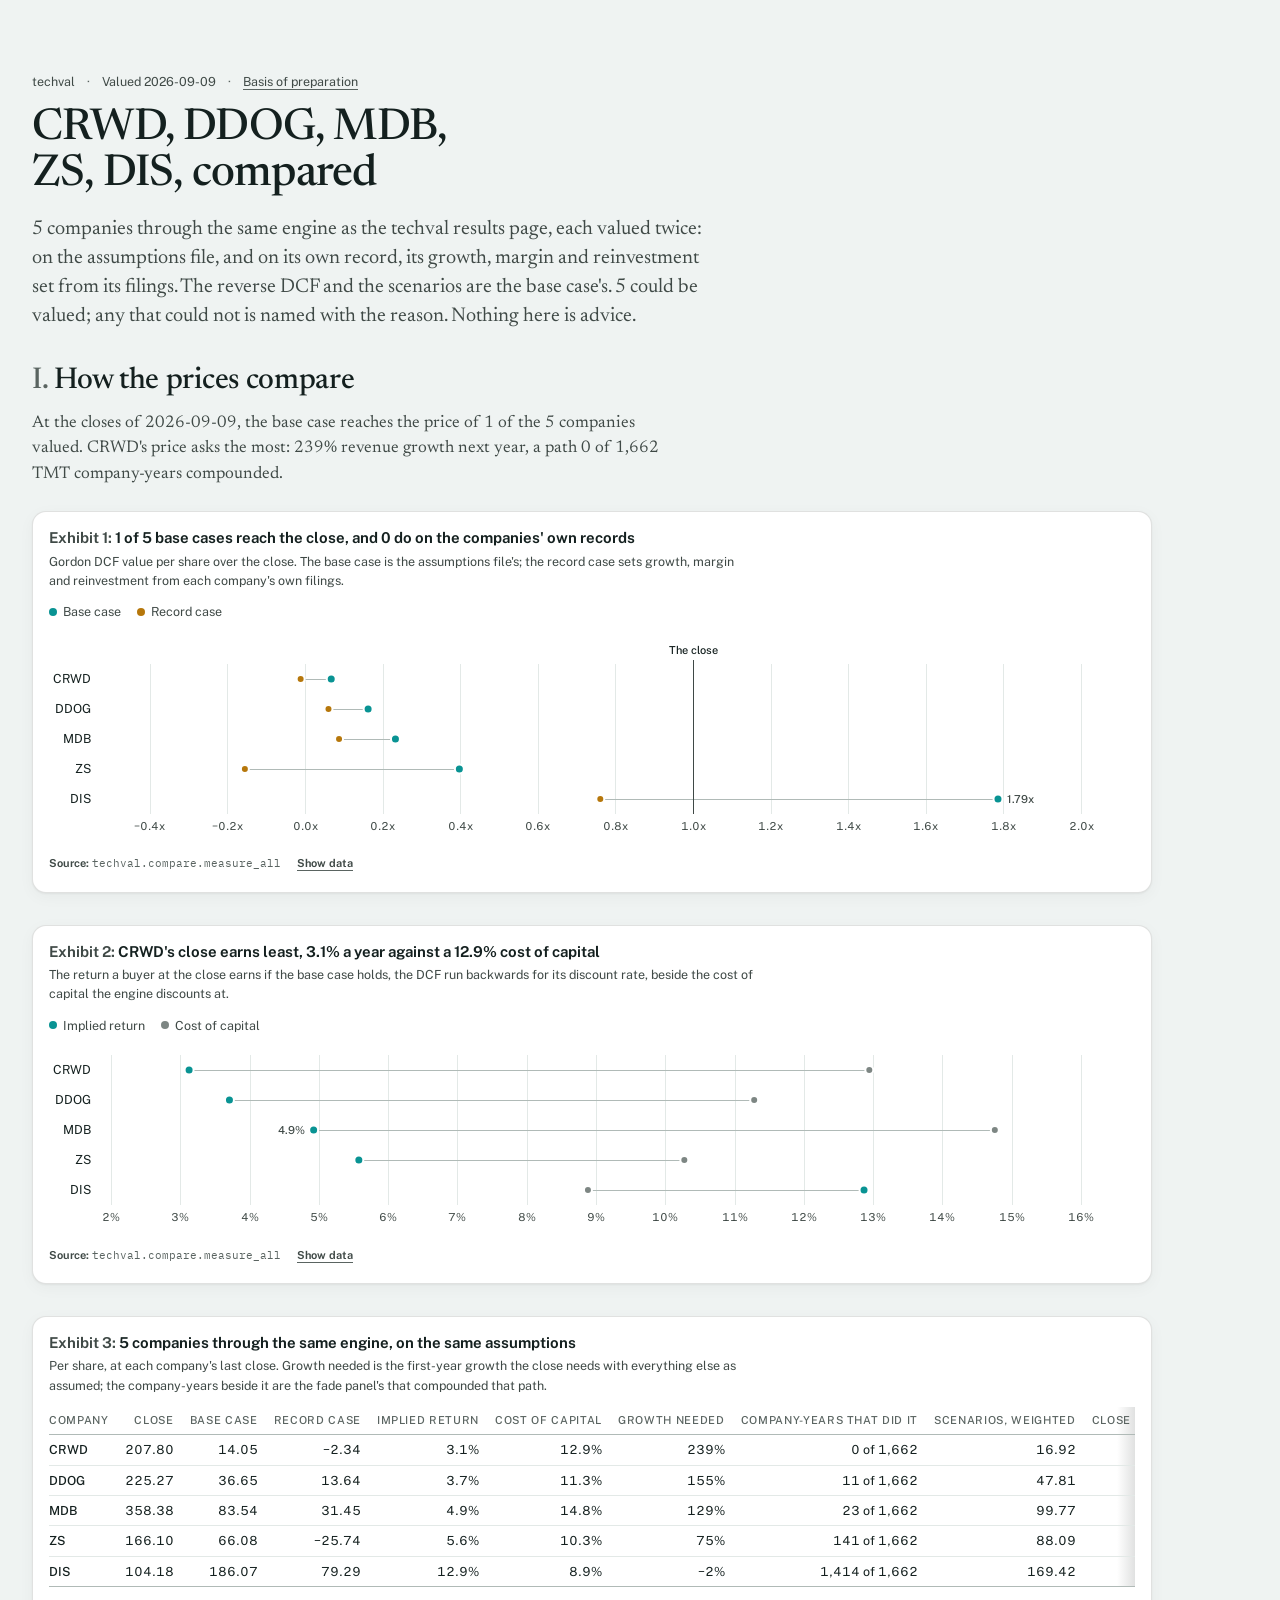
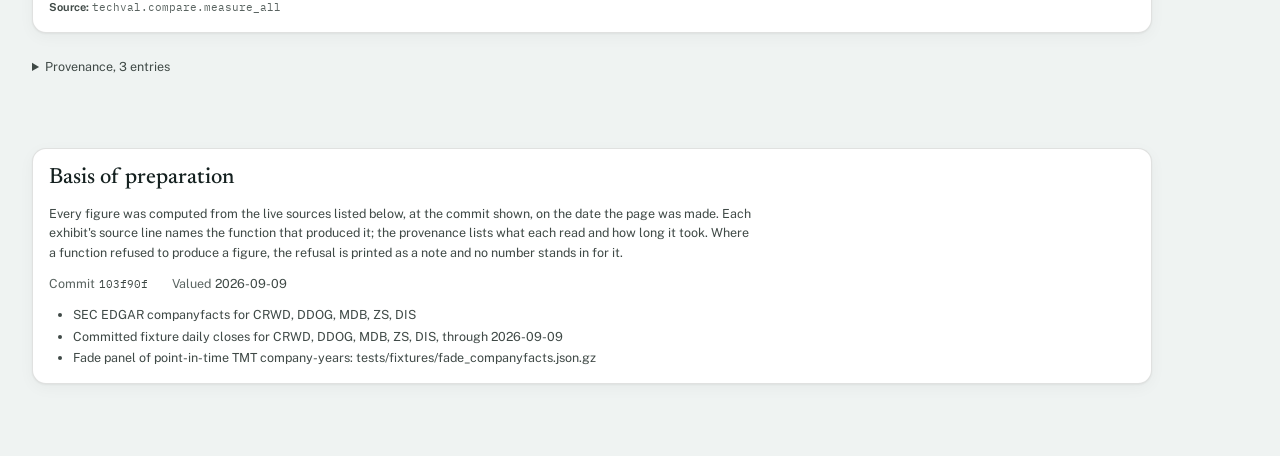
==== commit bc1a1885: "Point the committed pages at commits that exist on main The dashboard, the comparison page and both " ====
--- a/docs/compare/index.html
+++ b/docs/compare/index.html
@@ -1706,7 +1706,7 @@
 </head>
 <body>
 <noscript>This page draws its figures with JavaScript. The results it shows are in the snapshot JSON it was rendered from.</noscript>
-<script type="application/json" id="tv-snapshot">{"collected_at":"2026-09-09","fixtures":{},"page":{"sources":["SEC EDGAR companyfacts for CRWD, DDOG, MDB, ZS, DIS","Committed fixture daily closes for CRWD, DDOG, MDB, ZS, DIS, through 2026-09-09","Fade panel of point-in-time TMT company-years: tests/fixtures/fade_companyfacts.json.gz"],"standfirst":"5 companies through the same engine as the techval results page, each valued twice: on the assumptions file, and on its own record, its growth, margin and reinvestment set from its filings. The reverse DCF and the scenarios are the base case's. 5 could be valued; any that could not is named with the reason. Nothing here is advice."},"schema":1,"sections":{"compare":{"figures":{"returns":{"data":{"format":"pct:1","labelHeader":"Company","rows":[{"label":"CRWD","values":{"implied":0.031271,"wacc":0.129445}},{"label":"DDOG","values":{"implied":0.037095,"wacc":0.112831}},{"label":"MDB","values":{"implied":0.049248,"wacc":0.147562}},{"label":"ZS","values":{"implied":0.05577,"wacc":0.102748}},{"label":"DIS","values":{"implied":0.128685,"wacc":0.088838}}],"series":[{"key":"implied","name":"Implied return","role":"model"},{"key":"wacc","name":"Cost of capital","role":"baseline"}]},"kind":"dot","order":2,"subtitle":"The return a buyer at the close earns if the base case holds, the DCF run backwards for its discount rate, beside the cost of capital the engine discounts at.","title":"CRWD's close earns least, 3.1% a year against a 12.9% cost of capital","wide":true},"table":{"data":{"columns":[{"key":"company","label":"Company"},{"align":"right","format":"num:2","key":"close","label":"Close"},{"align":"right","format":"num:2","key":"base","label":"Base case"},{"align":"right","format":"num:2","key":"record","label":"Record case"},{"align":"right","format":"pct:1","key":"implied","label":"Implied return"},{"align":"right","format":"pct:1","key":"wacc","label":"Cost of capital"},{"align":"right","format":"pct:0","key":"growth","label":"Growth needed"},{"align":"right","key":"did","label":"Company-years that did it"},{"align":"right","format":"num:2","key":"weighted","label":"Scenarios, weighted"},{"align":"right","key":"against","label":"Close against them"}],"rows":[{"against":"8.3x the bull","base":14.046559,"close":207.8,"company":"CRWD","did":"0 of 1,662","growth":2.394205,"implied":0.031271,"record":-2.337253,"wacc":0.129445,"weighted":16.923696},{"against":"3.1x the bull","base":36.646745,"close":225.27,"company":"DDOG","did":"11 of 1,662","growth":1.551991,"implied":0.037095,"record":13.637048,"wacc":0.112831,"weighted":47.806588},{"against":"2.5x the bull","base":83.537933,"close":358.38,"company":"MDB","did":"23 of 1,662","growth":1.290859,"implied":0.049248,"record":31.445215,"wacc":0.147562,"weighted":99.772341},{"against":"1.2x the bull","base":66.078078,"close":166.1,"company":"ZS","did":"141 of 1,662","growth":0.75194,"implied":0.05577,"record":-25.741135,"wacc":0.102748,"weighted":88.089355},{"against":"88% bear","base":186.071146,"close":104.18,"company":"DIS","did":"1,414 of 1,662","growth":-0.01672,"implied":0.128685,"record":79.287354,"wacc":0.088838,"weighted":169.418568}]},"kind":"table","order":3,"subtitle":"Per share, at each company's last close. Growth needed is the first-year growth the close needs with everything else as assumed; the company-years beside it are the fade panel's that compounded that path.","title":"5 companies through the same engine, on the same assumptions","wide":true},"value":{"data":{"format":"mult:2","labelHeader":"Company","reference":[{"label":"The close","value":1.0}],"rows":[{"label":"CRWD","values":{"base":0.067597,"record":-0.011248}},{"label":"DDOG","values":{"base":0.162679,"record":0.060536}},{"label":"MDB","values":{"base":0.233099,"record":0.087743}},{"label":"ZS","values":{"base":0.397821,"record":-0.154974}},{"label":"DIS","values":{"base":1.786054,"record":0.761061}}],"series":[{"key":"base","name":"Base case","role":"model"},{"key":"record","name":"Record case","role":"alt"}]},"kind":"dot","order":1,"subtitle":"Gordon DCF value per share over the close. The base case is the assumptions file's; the record case sets growth, margin and reinvestment from each company's own filings.","title":"1 of 5 base cases reach the close, and 0 do on the companies' own records","wide":true}},"headline":null,"id":"compare","provenance":[{"entry_point":"techval.compare.measure_all","figure":"value","inputs":["Committed fixture daily closes, CRWD","Committed fixture daily closes, DDOG","Committed fixture daily closes, DIS","Committed fixture daily closes, MDB","Committed fixture daily closes, ZS","SEC EDGAR companyfacts, CRWD","SEC EDGAR companyfacts, DDOG","SEC EDGAR companyfacts, DIS","SEC EDGAR companyfacts, MDB","SEC EDGAR companyfacts, ZS","fade panel, tests/fixtures/fade_companyfacts.json.gz"],"seconds":0.0},{"entry_point":"techval.compare.measure_all","figure":"returns","inputs":["Committed fixture daily closes, CRWD","Committed fixture daily closes, DDOG","Committed fixture daily closes, DIS","Committed fixture daily closes, MDB","Committed fixture daily closes, ZS","SEC EDGAR companyfacts, CRWD","SEC EDGAR companyfacts, DDOG","SEC EDGAR companyfacts, DIS","SEC EDGAR companyfacts, MDB","SEC EDGAR companyfacts, ZS","fade panel, tests/fixtures/fade_companyfacts.json.gz"],"seconds":0.0},{"entry_point":"techval.compare.measure_all","figure":"table","inputs":["Committed fixture daily closes, CRWD","Committed fixture daily closes, DDOG","Committed fixture daily closes, DIS","Committed fixture daily closes, MDB","Committed fixture daily closes, ZS","SEC EDGAR companyfacts, CRWD","SEC EDGAR companyfacts, DDOG","SEC EDGAR companyfacts, DIS","SEC EDGAR companyfacts, MDB","SEC EDGAR companyfacts, ZS","fade panel, tests/fixtures/fade_companyfacts.json.gz"],"seconds":0.0}],"refusals":[],"status":"ok","takeaway":"At the closes of 2026-09-09, the base case reaches the price of 1 of the 5 companies valued. CRWD's price asks the most: 239% revenue growth next year, a path 0 of 1,662 TMT company-years compounded.","title":"How the prices compare"}},"techval_commit":"d719808","title":"CRWD, DDOG, MDB, ZS, DIS, compared"}</script>
+<script type="application/json" id="tv-snapshot">{"collected_at":"2026-09-09","fixtures":{},"page":{"sources":["SEC EDGAR companyfacts for CRWD, DDOG, MDB, ZS, DIS","Committed fixture daily closes for CRWD, DDOG, MDB, ZS, DIS, through 2026-09-09","Fade panel of point-in-time TMT company-years: tests/fixtures/fade_companyfacts.json.gz"],"standfirst":"5 companies through the same engine as the techval results page, each valued twice: on the assumptions file, and on its own record, its growth, margin and reinvestment set from its filings. The reverse DCF and the scenarios are the base case's. 5 could be valued; any that could not is named with the reason. Nothing here is advice."},"schema":1,"sections":{"compare":{"figures":{"returns":{"data":{"format":"pct:1","labelHeader":"Company","rows":[{"label":"CRWD","values":{"implied":0.031271,"wacc":0.129445}},{"label":"DDOG","values":{"implied":0.037095,"wacc":0.112831}},{"label":"MDB","values":{"implied":0.049248,"wacc":0.147562}},{"label":"ZS","values":{"implied":0.05577,"wacc":0.102748}},{"label":"DIS","values":{"implied":0.128685,"wacc":0.088838}}],"series":[{"key":"implied","name":"Implied return","role":"model"},{"key":"wacc","name":"Cost of capital","role":"baseline"}]},"kind":"dot","order":2,"subtitle":"The return a buyer at the close earns if the base case holds, the DCF run backwards for its discount rate, beside the cost of capital the engine discounts at.","title":"CRWD's close earns least, 3.1% a year against a 12.9% cost of capital","wide":true},"table":{"data":{"columns":[{"key":"company","label":"Company"},{"align":"right","format":"num:2","key":"close","label":"Close"},{"align":"right","format":"num:2","key":"base","label":"Base case"},{"align":"right","format":"num:2","key":"record","label":"Record case"},{"align":"right","format":"pct:1","key":"implied","label":"Implied return"},{"align":"right","format":"pct:1","key":"wacc","label":"Cost of capital"},{"align":"right","format":"pct:0","key":"growth","label":"Growth needed"},{"align":"right","key":"did","label":"Company-years that did it"},{"align":"right","format":"num:2","key":"weighted","label":"Scenarios, weighted"},{"align":"right","key":"against","label":"Close against them"}],"rows":[{"against":"8.3x the bull","base":14.046559,"close":207.8,"company":"CRWD","did":"0 of 1,662","growth":2.394205,"implied":0.031271,"record":-2.337253,"wacc":0.129445,"weighted":16.923696},{"against":"3.1x the bull","base":36.646745,"close":225.27,"company":"DDOG","did":"11 of 1,662","growth":1.551991,"implied":0.037095,"record":13.637048,"wacc":0.112831,"weighted":47.806588},{"against":"2.5x the bull","base":83.537933,"close":358.38,"company":"MDB","did":"23 of 1,662","growth":1.290859,"implied":0.049248,"record":31.445215,"wacc":0.147562,"weighted":99.772341},{"against":"1.2x the bull","base":66.078078,"close":166.1,"company":"ZS","did":"141 of 1,662","growth":0.75194,"implied":0.05577,"record":-25.741135,"wacc":0.102748,"weighted":88.089355},{"against":"88% bear","base":186.071146,"close":104.18,"company":"DIS","did":"1,414 of 1,662","growth":-0.01672,"implied":0.128685,"record":79.287354,"wacc":0.088838,"weighted":169.418568}]},"kind":"table","order":3,"subtitle":"Per share, at each company's last close. Growth needed is the first-year growth the close needs with everything else as assumed; the company-years beside it are the fade panel's that compounded that path.","title":"5 companies through the same engine, on the same assumptions","wide":true},"value":{"data":{"format":"mult:2","labelHeader":"Company","reference":[{"label":"The close","value":1.0}],"rows":[{"label":"CRWD","values":{"base":0.067597,"record":-0.011248}},{"label":"DDOG","values":{"base":0.162679,"record":0.060536}},{"label":"MDB","values":{"base":0.233099,"record":0.087743}},{"label":"ZS","values":{"base":0.397821,"record":-0.154974}},{"label":"DIS","values":{"base":1.786054,"record":0.761061}}],"series":[{"key":"base","name":"Base case","role":"model"},{"key":"record","name":"Record case","role":"alt"}]},"kind":"dot","order":1,"subtitle":"Gordon DCF value per share over the close. The base case is the assumptions file's; the record case sets growth, margin and reinvestment from each company's own filings.","title":"1 of 5 base cases reach the close, and 0 do on the companies' own records","wide":true}},"headline":null,"id":"compare","provenance":[{"entry_point":"techval.compare.measure_all","figure":"value","inputs":["Committed fixture daily closes, CRWD","Committed fixture daily closes, DDOG","Committed fixture daily closes, DIS","Committed fixture daily closes, MDB","Committed fixture daily closes, ZS","SEC EDGAR companyfacts, CRWD","SEC EDGAR companyfacts, DDOG","SEC EDGAR companyfacts, DIS","SEC EDGAR companyfacts, MDB","SEC EDGAR companyfacts, ZS","fade panel, tests/fixtures/fade_companyfacts.json.gz"],"seconds":0.0},{"entry_point":"techval.compare.measure_all","figure":"returns","inputs":["Committed fixture daily closes, CRWD","Committed fixture daily closes, DDOG","Committed fixture daily closes, DIS","Committed fixture daily closes, MDB","Committed fixture daily closes, ZS","SEC EDGAR companyfacts, CRWD","SEC EDGAR companyfacts, DDOG","SEC EDGAR companyfacts, DIS","SEC EDGAR companyfacts, MDB","SEC EDGAR companyfacts, ZS","fade panel, tests/fixtures/fade_companyfacts.json.gz"],"seconds":0.0},{"entry_point":"techval.compare.measure_all","figure":"table","inputs":["Committed fixture daily closes, CRWD","Committed fixture daily closes, DDOG","Committed fixture daily closes, DIS","Committed fixture daily closes, MDB","Committed fixture daily closes, ZS","SEC EDGAR companyfacts, CRWD","SEC EDGAR companyfacts, DDOG","SEC EDGAR companyfacts, DIS","SEC EDGAR companyfacts, MDB","SEC EDGAR companyfacts, ZS","fade panel, tests/fixtures/fade_companyfacts.json.gz"],"seconds":0.0}],"refusals":[],"status":"ok","takeaway":"At the closes of 2026-09-09, the base case reaches the price of 1 of the 5 companies valued. CRWD's price asks the most: 239% revenue growth next year, a path 0 of 1,662 TMT company-years compounded.","title":"How the prices compare"}},"techval_commit":"103f90f","title":"CRWD, DDOG, MDB, ZS, DIS, compared"}</script>
 <script data-asset="kit.js">
 /*
  * techval dashboard chart kit: window.TV.
@@ -2422,9 +2422,6 @@
     loses: { label: "Loses to baseline", short: "Loses", tone: "critical" },
     not_significant: { label: "Not significant", short: "Not sig.", tone: "warning" },
     refused: { label: "Refused", short: "Refused", tone: "neutral" },
-    /* The portfolio page's calls against the warranted line. */
-    rich: { label: "Rich to warranted", short: "Rich", tone: "warning" },
-    cheap: { label: "Cheap to warranted", short: "Cheap", tone: "good" },
   };
 
   function statusInfo(status) {
@@ -5794,9 +5791,9 @@
 
   /*
    * ?theme=dark or ?theme=light stamps data-theme on the root, so a headless
-   * screenshot can force either theme. With no query the page opens dark, the
-   * way the investing app does, unless the system asks for light. Done at once
-   * rather than at boot, so the page never paints in the wrong one first.
+   * screenshot can force either theme. With no query the page opens dark,
+   * unless the system asks for light. Done at once rather than at boot, so the
+   * page never paints in the wrong one first.
    */
   function stampTheme() {
     var match = /[?&]theme=(dark|light)(?:&|#|$)/.exec(global.location ? global.location.search : "");
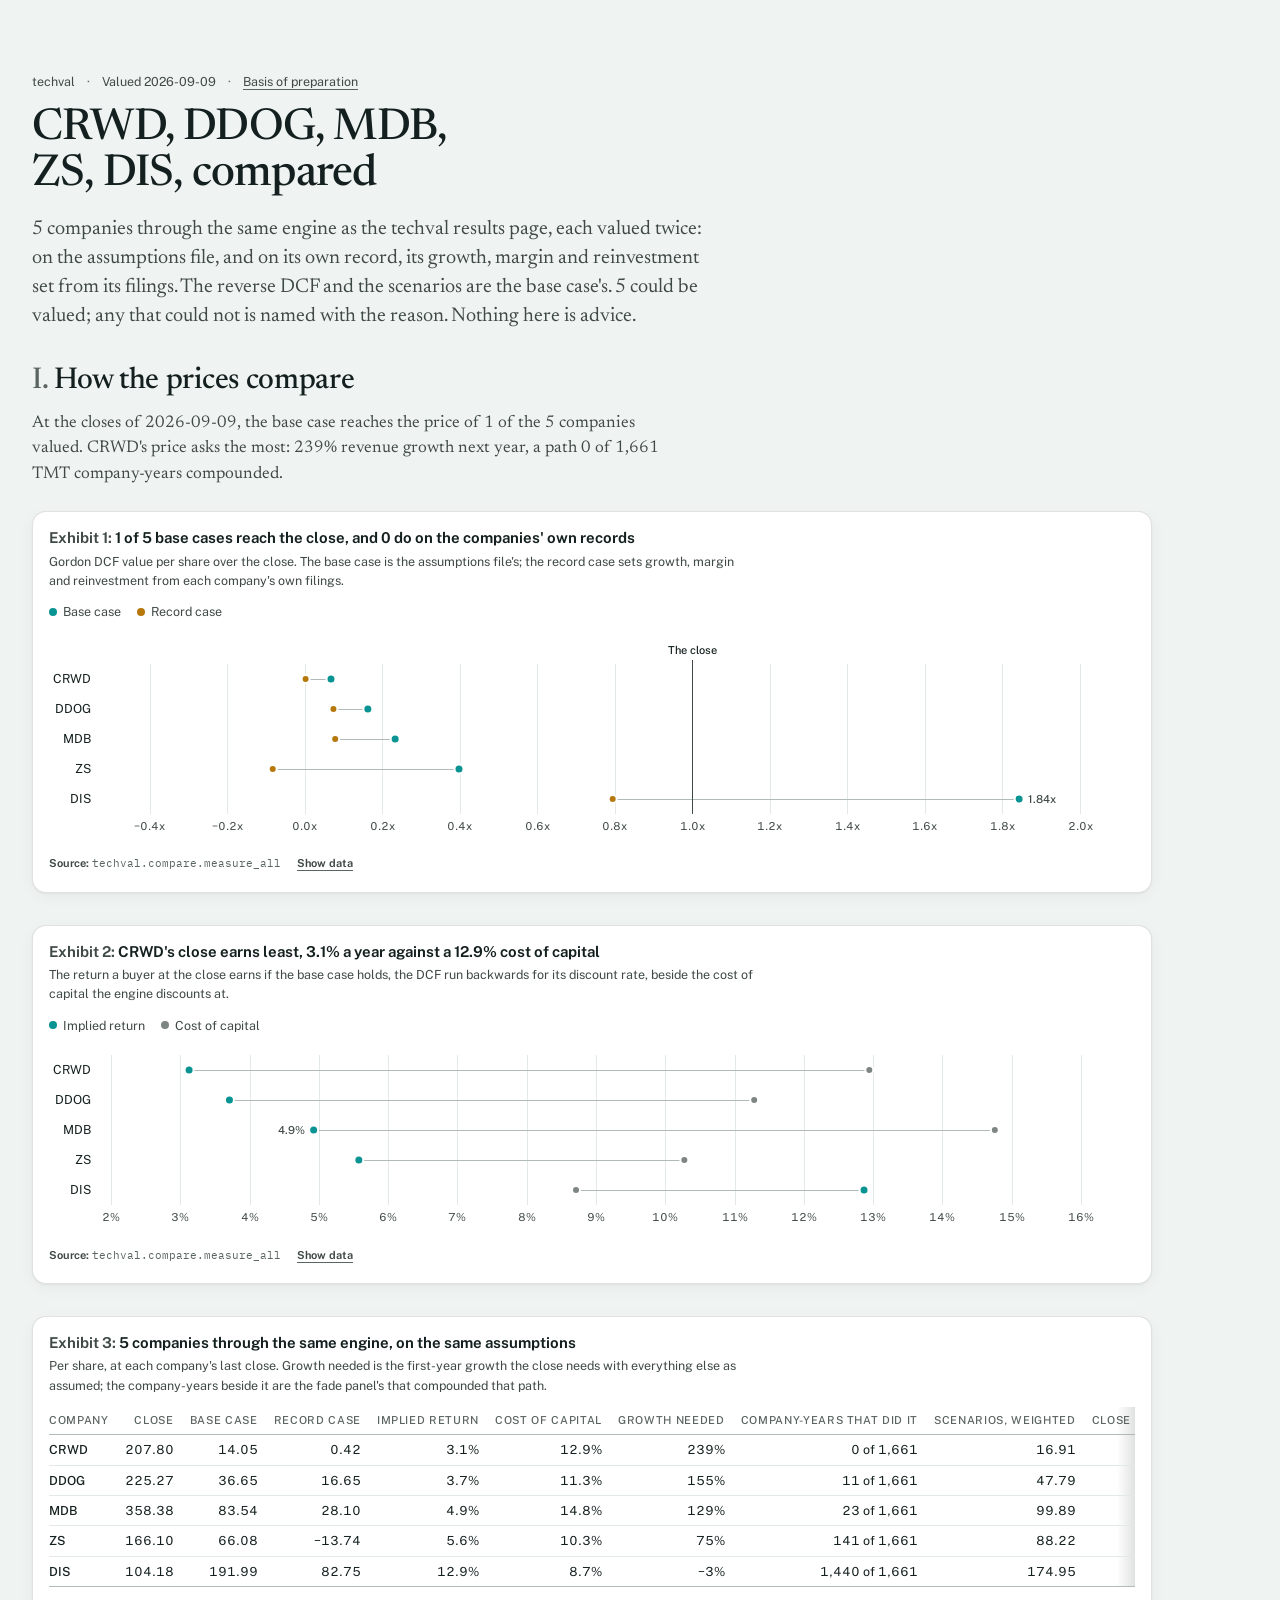
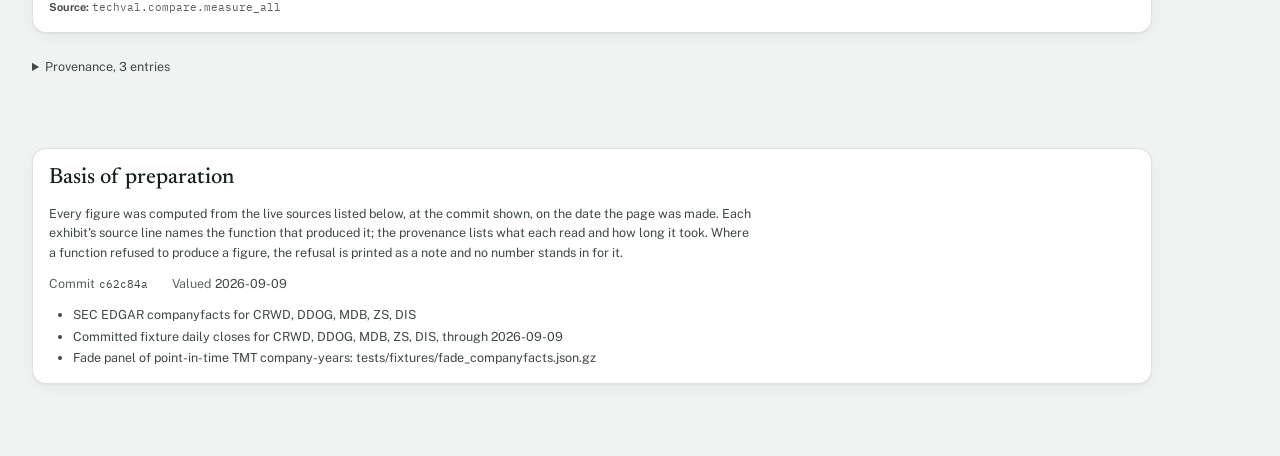
==== commit 6a7a1410: "Rebuild the committed example pages on the current engine docs/compare and docs/tearsheet were last " ====
--- a/docs/compare/index.html
+++ b/docs/compare/index.html
@@ -1706,7 +1706,7 @@
 </head>
 <body>
 <noscript>This page draws its figures with JavaScript. The results it shows are in the snapshot JSON it was rendered from.</noscript>
-<script type="application/json" id="tv-snapshot">{"collected_at":"2026-09-09","fixtures":{},"page":{"sources":["SEC EDGAR companyfacts for CRWD, DDOG, MDB, ZS, DIS","Committed fixture daily closes for CRWD, DDOG, MDB, ZS, DIS, through 2026-09-09","Fade panel of point-in-time TMT company-years: tests/fixtures/fade_companyfacts.json.gz"],"standfirst":"5 companies through the same engine as the techval results page, each valued twice: on the assumptions file, and on its own record, its growth, margin and reinvestment set from its filings. The reverse DCF and the scenarios are the base case's. 5 could be valued; any that could not is named with the reason. Nothing here is advice."},"schema":1,"sections":{"compare":{"figures":{"returns":{"data":{"format":"pct:1","labelHeader":"Company","rows":[{"label":"CRWD","values":{"implied":0.031271,"wacc":0.129445}},{"label":"DDOG","values":{"implied":0.037095,"wacc":0.112831}},{"label":"MDB","values":{"implied":0.049248,"wacc":0.147562}},{"label":"ZS","values":{"implied":0.05577,"wacc":0.102748}},{"label":"DIS","values":{"implied":0.128685,"wacc":0.088838}}],"series":[{"key":"implied","name":"Implied return","role":"model"},{"key":"wacc","name":"Cost of capital","role":"baseline"}]},"kind":"dot","order":2,"subtitle":"The return a buyer at the close earns if the base case holds, the DCF run backwards for its discount rate, beside the cost of capital the engine discounts at.","title":"CRWD's close earns least, 3.1% a year against a 12.9% cost of capital","wide":true},"table":{"data":{"columns":[{"key":"company","label":"Company"},{"align":"right","format":"num:2","key":"close","label":"Close"},{"align":"right","format":"num:2","key":"base","label":"Base case"},{"align":"right","format":"num:2","key":"record","label":"Record case"},{"align":"right","format":"pct:1","key":"implied","label":"Implied return"},{"align":"right","format":"pct:1","key":"wacc","label":"Cost of capital"},{"align":"right","format":"pct:0","key":"growth","label":"Growth needed"},{"align":"right","key":"did","label":"Company-years that did it"},{"align":"right","format":"num:2","key":"weighted","label":"Scenarios, weighted"},{"align":"right","key":"against","label":"Close against them"}],"rows":[{"against":"8.3x the bull","base":14.046559,"close":207.8,"company":"CRWD","did":"0 of 1,662","growth":2.394205,"implied":0.031271,"record":-2.337253,"wacc":0.129445,"weighted":16.923696},{"against":"3.1x the bull","base":36.646745,"close":225.27,"company":"DDOG","did":"11 of 1,662","growth":1.551991,"implied":0.037095,"record":13.637048,"wacc":0.112831,"weighted":47.806588},{"against":"2.5x the bull","base":83.537933,"close":358.38,"company":"MDB","did":"23 of 1,662","growth":1.290859,"implied":0.049248,"record":31.445215,"wacc":0.147562,"weighted":99.772341},{"against":"1.2x the bull","base":66.078078,"close":166.1,"company":"ZS","did":"141 of 1,662","growth":0.75194,"implied":0.05577,"record":-25.741135,"wacc":0.102748,"weighted":88.089355},{"against":"88% bear","base":186.071146,"close":104.18,"company":"DIS","did":"1,414 of 1,662","growth":-0.01672,"implied":0.128685,"record":79.287354,"wacc":0.088838,"weighted":169.418568}]},"kind":"table","order":3,"subtitle":"Per share, at each company's last close. Growth needed is the first-year growth the close needs with everything else as assumed; the company-years beside it are the fade panel's that compounded that path.","title":"5 companies through the same engine, on the same assumptions","wide":true},"value":{"data":{"format":"mult:2","labelHeader":"Company","reference":[{"label":"The close","value":1.0}],"rows":[{"label":"CRWD","values":{"base":0.067597,"record":-0.011248}},{"label":"DDOG","values":{"base":0.162679,"record":0.060536}},{"label":"MDB","values":{"base":0.233099,"record":0.087743}},{"label":"ZS","values":{"base":0.397821,"record":-0.154974}},{"label":"DIS","values":{"base":1.786054,"record":0.761061}}],"series":[{"key":"base","name":"Base case","role":"model"},{"key":"record","name":"Record case","role":"alt"}]},"kind":"dot","order":1,"subtitle":"Gordon DCF value per share over the close. The base case is the assumptions file's; the record case sets growth, margin and reinvestment from each company's own filings.","title":"1 of 5 base cases reach the close, and 0 do on the companies' own records","wide":true}},"headline":null,"id":"compare","provenance":[{"entry_point":"techval.compare.measure_all","figure":"value","inputs":["Committed fixture daily closes, CRWD","Committed fixture daily closes, DDOG","Committed fixture daily closes, DIS","Committed fixture daily closes, MDB","Committed fixture daily closes, ZS","SEC EDGAR companyfacts, CRWD","SEC EDGAR companyfacts, DDOG","SEC EDGAR companyfacts, DIS","SEC EDGAR companyfacts, MDB","SEC EDGAR companyfacts, ZS","fade panel, tests/fixtures/fade_companyfacts.json.gz"],"seconds":0.0},{"entry_point":"techval.compare.measure_all","figure":"returns","inputs":["Committed fixture daily closes, CRWD","Committed fixture daily closes, DDOG","Committed fixture daily closes, DIS","Committed fixture daily closes, MDB","Committed fixture daily closes, ZS","SEC EDGAR companyfacts, CRWD","SEC EDGAR companyfacts, DDOG","SEC EDGAR companyfacts, DIS","SEC EDGAR companyfacts, MDB","SEC EDGAR companyfacts, ZS","fade panel, tests/fixtures/fade_companyfacts.json.gz"],"seconds":0.0},{"entry_point":"techval.compare.measure_all","figure":"table","inputs":["Committed fixture daily closes, CRWD","Committed fixture daily closes, DDOG","Committed fixture daily closes, DIS","Committed fixture daily closes, MDB","Committed fixture daily closes, ZS","SEC EDGAR companyfacts, CRWD","SEC EDGAR companyfacts, DDOG","SEC EDGAR companyfacts, DIS","SEC EDGAR companyfacts, MDB","SEC EDGAR companyfacts, ZS","fade panel, tests/fixtures/fade_companyfacts.json.gz"],"seconds":0.0}],"refusals":[],"status":"ok","takeaway":"At the closes of 2026-09-09, the base case reaches the price of 1 of the 5 companies valued. CRWD's price asks the most: 239% revenue growth next year, a path 0 of 1,662 TMT company-years compounded.","title":"How the prices compare"}},"techval_commit":"103f90f","title":"CRWD, DDOG, MDB, ZS, DIS, compared"}</script>
+<script type="application/json" id="tv-snapshot">{"collected_at":"2026-09-09","fixtures":{},"page":{"sources":["SEC EDGAR companyfacts for CRWD, DDOG, MDB, ZS, DIS","Committed fixture daily closes for CRWD, DDOG, MDB, ZS, DIS, through 2026-09-09","Fade panel of point-in-time TMT company-years: tests/fixtures/fade_companyfacts.json.gz"],"standfirst":"5 companies through the same engine as the techval results page, each valued twice: on the assumptions file, and on its own record, its growth, margin and reinvestment set from its filings. The reverse DCF and the scenarios are the base case's. 5 could be valued; any that could not is named with the reason. Nothing here is advice."},"schema":1,"sections":{"compare":{"figures":{"returns":{"data":{"format":"pct:1","labelHeader":"Company","rows":[{"label":"CRWD","values":{"implied":0.031271,"wacc":0.129445}},{"label":"DDOG","values":{"implied":0.037095,"wacc":0.112831}},{"label":"MDB","values":{"implied":0.049248,"wacc":0.147562}},{"label":"ZS","values":{"implied":0.05577,"wacc":0.102748}},{"label":"DIS","values":{"implied":0.128685,"wacc":0.087114}}],"series":[{"key":"implied","name":"Implied return","role":"model"},{"key":"wacc","name":"Cost of capital","role":"baseline"}]},"kind":"dot","order":2,"subtitle":"The return a buyer at the close earns if the base case holds, the DCF run backwards for its discount rate, beside the cost of capital the engine discounts at.","title":"CRWD's close earns least, 3.1% a year against a 12.9% cost of capital","wide":true},"table":{"data":{"columns":[{"key":"company","label":"Company"},{"align":"right","format":"num:2","key":"close","label":"Close"},{"align":"right","format":"num:2","key":"base","label":"Base case"},{"align":"right","format":"num:2","key":"record","label":"Record case"},{"align":"right","format":"pct:1","key":"implied","label":"Implied return"},{"align":"right","format":"pct:1","key":"wacc","label":"Cost of capital"},{"align":"right","format":"pct:0","key":"growth","label":"Growth needed"},{"align":"right","key":"did","label":"Company-years that did it"},{"align":"right","format":"num:2","key":"weighted","label":"Scenarios, weighted"},{"align":"right","key":"against","label":"Close against them"}],"rows":[{"against":"8.3x the bull","base":14.046559,"close":207.8,"company":"CRWD","did":"0 of 1,661","growth":2.394205,"implied":0.031271,"record":0.422005,"wacc":0.129445,"weighted":16.913131},{"against":"3.1x the bull","base":36.646745,"close":225.27,"company":"DDOG","did":"11 of 1,661","growth":1.551991,"implied":0.037095,"record":16.645519,"wacc":0.112831,"weighted":47.791385},{"against":"2.5x the bull","base":83.537933,"close":358.38,"company":"MDB","did":"23 of 1,661","growth":1.290859,"implied":0.049248,"record":28.096794,"wacc":0.147562,"weighted":99.887244},{"against":"1.2x the bull","base":66.078078,"close":166.1,"company":"ZS","did":"141 of 1,661","growth":0.75194,"implied":0.05577,"record":-13.743481,"wacc":0.102748,"weighted":88.217924},{"against":"91% bear","base":191.993053,"close":104.18,"company":"DIS","did":"1,440 of 1,661","growth":-0.027832,"implied":0.128685,"record":82.753109,"wacc":0.087114,"weighted":174.950369}]},"kind":"table","order":3,"subtitle":"Per share, at each company's last close. Growth needed is the first-year growth the close needs with everything else as assumed; the company-years beside it are the fade panel's that compounded that path.","title":"5 companies through the same engine, on the same assumptions","wide":true},"value":{"data":{"format":"mult:2","labelHeader":"Company","reference":[{"label":"The close","value":1.0}],"rows":[{"label":"CRWD","values":{"base":0.067597,"record":0.002031}},{"label":"DDOG","values":{"base":0.162679,"record":0.073891}},{"label":"MDB","values":{"base":0.233099,"record":0.078399}},{"label":"ZS","values":{"base":0.397821,"record":-0.082742}},{"label":"DIS","values":{"base":1.842897,"record":0.794328}}],"series":[{"key":"base","name":"Base case","role":"model"},{"key":"record","name":"Record case","role":"alt"}]},"kind":"dot","order":1,"subtitle":"Gordon DCF value per share over the close. The base case is the assumptions file's; the record case sets growth, margin and reinvestment from each company's own filings.","title":"1 of 5 base cases reach the close, and 0 do on the companies' own records","wide":true}},"headline":null,"id":"compare","provenance":[{"entry_point":"techval.compare.measure_all","figure":"value","inputs":["Committed fixture daily closes, CRWD","Committed fixture daily closes, DDOG","Committed fixture daily closes, DIS","Committed fixture daily closes, MDB","Committed fixture daily closes, ZS","SEC EDGAR companyfacts, CRWD","SEC EDGAR companyfacts, DDOG","SEC EDGAR companyfacts, DIS","SEC EDGAR companyfacts, MDB","SEC EDGAR companyfacts, ZS","fade panel, tests/fixtures/fade_companyfacts.json.gz"],"seconds":0.0},{"entry_point":"techval.compare.measure_all","figure":"returns","inputs":["Committed fixture daily closes, CRWD","Committed fixture daily closes, DDOG","Committed fixture daily closes, DIS","Committed fixture daily closes, MDB","Committed fixture daily closes, ZS","SEC EDGAR companyfacts, CRWD","SEC EDGAR companyfacts, DDOG","SEC EDGAR companyfacts, DIS","SEC EDGAR companyfacts, MDB","SEC EDGAR companyfacts, ZS","fade panel, tests/fixtures/fade_companyfacts.json.gz"],"seconds":0.0},{"entry_point":"techval.compare.measure_all","figure":"table","inputs":["Committed fixture daily closes, CRWD","Committed fixture daily closes, DDOG","Committed fixture daily closes, DIS","Committed fixture daily closes, MDB","Committed fixture daily closes, ZS","SEC EDGAR companyfacts, CRWD","SEC EDGAR companyfacts, DDOG","SEC EDGAR companyfacts, DIS","SEC EDGAR companyfacts, MDB","SEC EDGAR companyfacts, ZS","fade panel, tests/fixtures/fade_companyfacts.json.gz"],"seconds":0.0}],"refusals":[],"status":"ok","takeaway":"At the closes of 2026-09-09, the base case reaches the price of 1 of the 5 companies valued. CRWD's price asks the most: 239% revenue growth next year, a path 0 of 1,661 TMT company-years compounded.","title":"How the prices compare"}},"techval_commit":"c62c84a","title":"CRWD, DDOG, MDB, ZS, DIS, compared"}</script>
 <script data-asset="kit.js">
 /*
  * techval dashboard chart kit: window.TV.
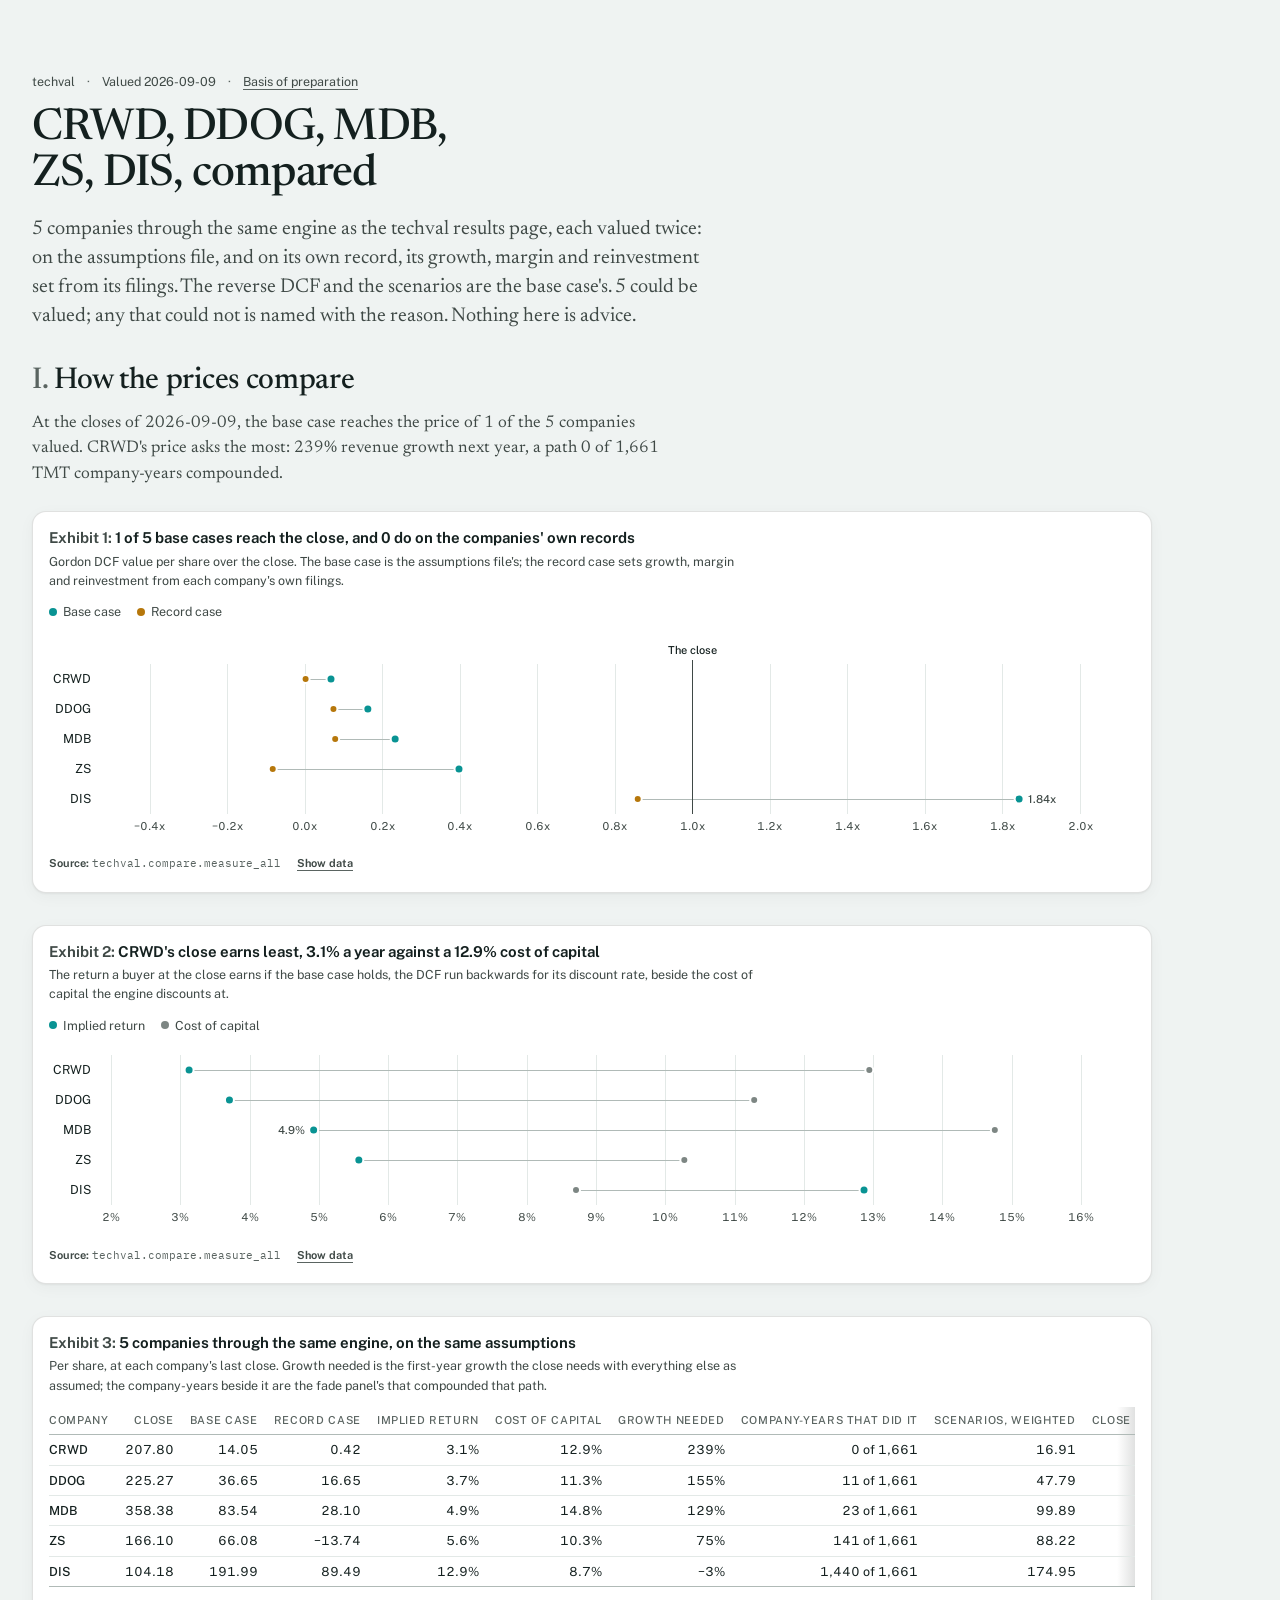
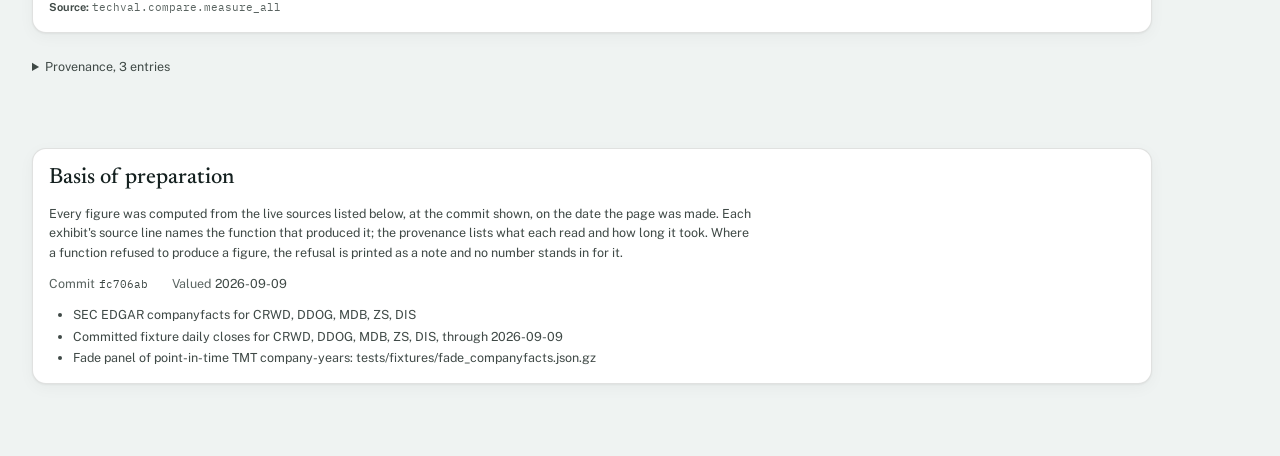
==== commit 0f4e5b4d: "Rebuild the pages the interest and tiling fixes move Disney's record case now reads its growth from " ====
--- a/docs/compare/index.html
+++ b/docs/compare/index.html
@@ -1706,7 +1706,7 @@
 </head>
 <body>
 <noscript>This page draws its figures with JavaScript. The results it shows are in the snapshot JSON it was rendered from.</noscript>
-<script type="application/json" id="tv-snapshot">{"collected_at":"2026-09-09","fixtures":{},"page":{"sources":["SEC EDGAR companyfacts for CRWD, DDOG, MDB, ZS, DIS","Committed fixture daily closes for CRWD, DDOG, MDB, ZS, DIS, through 2026-09-09","Fade panel of point-in-time TMT company-years: tests/fixtures/fade_companyfacts.json.gz"],"standfirst":"5 companies through the same engine as the techval results page, each valued twice: on the assumptions file, and on its own record, its growth, margin and reinvestment set from its filings. The reverse DCF and the scenarios are the base case's. 5 could be valued; any that could not is named with the reason. Nothing here is advice."},"schema":1,"sections":{"compare":{"figures":{"returns":{"data":{"format":"pct:1","labelHeader":"Company","rows":[{"label":"CRWD","values":{"implied":0.031271,"wacc":0.129445}},{"label":"DDOG","values":{"implied":0.037095,"wacc":0.112831}},{"label":"MDB","values":{"implied":0.049248,"wacc":0.147562}},{"label":"ZS","values":{"implied":0.05577,"wacc":0.102748}},{"label":"DIS","values":{"implied":0.128685,"wacc":0.087114}}],"series":[{"key":"implied","name":"Implied return","role":"model"},{"key":"wacc","name":"Cost of capital","role":"baseline"}]},"kind":"dot","order":2,"subtitle":"The return a buyer at the close earns if the base case holds, the DCF run backwards for its discount rate, beside the cost of capital the engine discounts at.","title":"CRWD's close earns least, 3.1% a year against a 12.9% cost of capital","wide":true},"table":{"data":{"columns":[{"key":"company","label":"Company"},{"align":"right","format":"num:2","key":"close","label":"Close"},{"align":"right","format":"num:2","key":"base","label":"Base case"},{"align":"right","format":"num:2","key":"record","label":"Record case"},{"align":"right","format":"pct:1","key":"implied","label":"Implied return"},{"align":"right","format":"pct:1","key":"wacc","label":"Cost of capital"},{"align":"right","format":"pct:0","key":"growth","label":"Growth needed"},{"align":"right","key":"did","label":"Company-years that did it"},{"align":"right","format":"num:2","key":"weighted","label":"Scenarios, weighted"},{"align":"right","key":"against","label":"Close against them"}],"rows":[{"against":"8.3x the bull","base":14.046559,"close":207.8,"company":"CRWD","did":"0 of 1,661","growth":2.394205,"implied":0.031271,"record":0.422005,"wacc":0.129445,"weighted":16.913131},{"against":"3.1x the bull","base":36.646745,"close":225.27,"company":"DDOG","did":"11 of 1,661","growth":1.551991,"implied":0.037095,"record":16.645519,"wacc":0.112831,"weighted":47.791385},{"against":"2.5x the bull","base":83.537933,"close":358.38,"company":"MDB","did":"23 of 1,661","growth":1.290859,"implied":0.049248,"record":28.096794,"wacc":0.147562,"weighted":99.887244},{"against":"1.2x the bull","base":66.078078,"close":166.1,"company":"ZS","did":"141 of 1,661","growth":0.75194,"implied":0.05577,"record":-13.743481,"wacc":0.102748,"weighted":88.217924},{"against":"91% bear","base":191.993053,"close":104.18,"company":"DIS","did":"1,440 of 1,661","growth":-0.027832,"implied":0.128685,"record":82.753109,"wacc":0.087114,"weighted":174.950369}]},"kind":"table","order":3,"subtitle":"Per share, at each company's last close. Growth needed is the first-year growth the close needs with everything else as assumed; the company-years beside it are the fade panel's that compounded that path.","title":"5 companies through the same engine, on the same assumptions","wide":true},"value":{"data":{"format":"mult:2","labelHeader":"Company","reference":[{"label":"The close","value":1.0}],"rows":[{"label":"CRWD","values":{"base":0.067597,"record":0.002031}},{"label":"DDOG","values":{"base":0.162679,"record":0.073891}},{"label":"MDB","values":{"base":0.233099,"record":0.078399}},{"label":"ZS","values":{"base":0.397821,"record":-0.082742}},{"label":"DIS","values":{"base":1.842897,"record":0.794328}}],"series":[{"key":"base","name":"Base case","role":"model"},{"key":"record","name":"Record case","role":"alt"}]},"kind":"dot","order":1,"subtitle":"Gordon DCF value per share over the close. The base case is the assumptions file's; the record case sets growth, margin and reinvestment from each company's own filings.","title":"1 of 5 base cases reach the close, and 0 do on the companies' own records","wide":true}},"headline":null,"id":"compare","provenance":[{"entry_point":"techval.compare.measure_all","figure":"value","inputs":["Committed fixture daily closes, CRWD","Committed fixture daily closes, DDOG","Committed fixture daily closes, DIS","Committed fixture daily closes, MDB","Committed fixture daily closes, ZS","SEC EDGAR companyfacts, CRWD","SEC EDGAR companyfacts, DDOG","SEC EDGAR companyfacts, DIS","SEC EDGAR companyfacts, MDB","SEC EDGAR companyfacts, ZS","fade panel, tests/fixtures/fade_companyfacts.json.gz"],"seconds":0.0},{"entry_point":"techval.compare.measure_all","figure":"returns","inputs":["Committed fixture daily closes, CRWD","Committed fixture daily closes, DDOG","Committed fixture daily closes, DIS","Committed fixture daily closes, MDB","Committed fixture daily closes, ZS","SEC EDGAR companyfacts, CRWD","SEC EDGAR companyfacts, DDOG","SEC EDGAR companyfacts, DIS","SEC EDGAR companyfacts, MDB","SEC EDGAR companyfacts, ZS","fade panel, tests/fixtures/fade_companyfacts.json.gz"],"seconds":0.0},{"entry_point":"techval.compare.measure_all","figure":"table","inputs":["Committed fixture daily closes, CRWD","Committed fixture daily closes, DDOG","Committed fixture daily closes, DIS","Committed fixture daily closes, MDB","Committed fixture daily closes, ZS","SEC EDGAR companyfacts, CRWD","SEC EDGAR companyfacts, DDOG","SEC EDGAR companyfacts, DIS","SEC EDGAR companyfacts, MDB","SEC EDGAR companyfacts, ZS","fade panel, tests/fixtures/fade_companyfacts.json.gz"],"seconds":0.0}],"refusals":[],"status":"ok","takeaway":"At the closes of 2026-09-09, the base case reaches the price of 1 of the 5 companies valued. CRWD's price asks the most: 239% revenue growth next year, a path 0 of 1,661 TMT company-years compounded.","title":"How the prices compare"}},"techval_commit":"c62c84a","title":"CRWD, DDOG, MDB, ZS, DIS, compared"}</script>
+<script type="application/json" id="tv-snapshot">{"collected_at":"2026-09-09","fixtures":{},"page":{"sources":["SEC EDGAR companyfacts for CRWD, DDOG, MDB, ZS, DIS","Committed fixture daily closes for CRWD, DDOG, MDB, ZS, DIS, through 2026-09-09","Fade panel of point-in-time TMT company-years: tests/fixtures/fade_companyfacts.json.gz"],"standfirst":"5 companies through the same engine as the techval results page, each valued twice: on the assumptions file, and on its own record, its growth, margin and reinvestment set from its filings. The reverse DCF and the scenarios are the base case's. 5 could be valued; any that could not is named with the reason. Nothing here is advice."},"schema":1,"sections":{"compare":{"figures":{"returns":{"data":{"format":"pct:1","labelHeader":"Company","rows":[{"label":"CRWD","values":{"implied":0.031271,"wacc":0.129445}},{"label":"DDOG","values":{"implied":0.037095,"wacc":0.112831}},{"label":"MDB","values":{"implied":0.049248,"wacc":0.147562}},{"label":"ZS","values":{"implied":0.05577,"wacc":0.102748}},{"label":"DIS","values":{"implied":0.128685,"wacc":0.087114}}],"series":[{"key":"implied","name":"Implied return","role":"model"},{"key":"wacc","name":"Cost of capital","role":"baseline"}]},"kind":"dot","order":2,"subtitle":"The return a buyer at the close earns if the base case holds, the DCF run backwards for its discount rate, beside the cost of capital the engine discounts at.","title":"CRWD's close earns least, 3.1% a year against a 12.9% cost of capital","wide":true},"table":{"data":{"columns":[{"key":"company","label":"Company"},{"align":"right","format":"num:2","key":"close","label":"Close"},{"align":"right","format":"num:2","key":"base","label":"Base case"},{"align":"right","format":"num:2","key":"record","label":"Record case"},{"align":"right","format":"pct:1","key":"implied","label":"Implied return"},{"align":"right","format":"pct:1","key":"wacc","label":"Cost of capital"},{"align":"right","format":"pct:0","key":"growth","label":"Growth needed"},{"align":"right","key":"did","label":"Company-years that did it"},{"align":"right","format":"num:2","key":"weighted","label":"Scenarios, weighted"},{"align":"right","key":"against","label":"Close against them"}],"rows":[{"against":"8.3x the bull","base":14.046559,"close":207.8,"company":"CRWD","did":"0 of 1,661","growth":2.394205,"implied":0.031271,"record":0.422005,"wacc":0.129445,"weighted":16.913131},{"against":"3.1x the bull","base":36.646745,"close":225.27,"company":"DDOG","did":"11 of 1,661","growth":1.551991,"implied":0.037095,"record":16.645519,"wacc":0.112831,"weighted":47.791385},{"against":"2.5x the bull","base":83.537933,"close":358.38,"company":"MDB","did":"23 of 1,661","growth":1.290859,"implied":0.049248,"record":28.096794,"wacc":0.147562,"weighted":99.887244},{"against":"1.2x the bull","base":66.078078,"close":166.1,"company":"ZS","did":"141 of 1,661","growth":0.75194,"implied":0.05577,"record":-13.743481,"wacc":0.102748,"weighted":88.217924},{"against":"91% bear","base":191.993053,"close":104.18,"company":"DIS","did":"1,440 of 1,661","growth":-0.027832,"implied":0.128685,"record":89.487476,"wacc":0.087114,"weighted":174.950369}]},"kind":"table","order":3,"subtitle":"Per share, at each company's last close. Growth needed is the first-year growth the close needs with everything else as assumed; the company-years beside it are the fade panel's that compounded that path.","title":"5 companies through the same engine, on the same assumptions","wide":true},"value":{"data":{"format":"mult:2","labelHeader":"Company","reference":[{"label":"The close","value":1.0}],"rows":[{"label":"CRWD","values":{"base":0.067597,"record":0.002031}},{"label":"DDOG","values":{"base":0.162679,"record":0.073891}},{"label":"MDB","values":{"base":0.233099,"record":0.078399}},{"label":"ZS","values":{"base":0.397821,"record":-0.082742}},{"label":"DIS","values":{"base":1.842897,"record":0.85897}}],"series":[{"key":"base","name":"Base case","role":"model"},{"key":"record","name":"Record case","role":"alt"}]},"kind":"dot","order":1,"subtitle":"Gordon DCF value per share over the close. The base case is the assumptions file's; the record case sets growth, margin and reinvestment from each company's own filings.","title":"1 of 5 base cases reach the close, and 0 do on the companies' own records","wide":true}},"headline":null,"id":"compare","provenance":[{"entry_point":"techval.compare.measure_all","figure":"value","inputs":["Committed fixture daily closes, CRWD","Committed fixture daily closes, DDOG","Committed fixture daily closes, DIS","Committed fixture daily closes, MDB","Committed fixture daily closes, ZS","SEC EDGAR companyfacts, CRWD","SEC EDGAR companyfacts, DDOG","SEC EDGAR companyfacts, DIS","SEC EDGAR companyfacts, MDB","SEC EDGAR companyfacts, ZS","fade panel, tests/fixtures/fade_companyfacts.json.gz"],"seconds":0.0},{"entry_point":"techval.compare.measure_all","figure":"returns","inputs":["Committed fixture daily closes, CRWD","Committed fixture daily closes, DDOG","Committed fixture daily closes, DIS","Committed fixture daily closes, MDB","Committed fixture daily closes, ZS","SEC EDGAR companyfacts, CRWD","SEC EDGAR companyfacts, DDOG","SEC EDGAR companyfacts, DIS","SEC EDGAR companyfacts, MDB","SEC EDGAR companyfacts, ZS","fade panel, tests/fixtures/fade_companyfacts.json.gz"],"seconds":0.0},{"entry_point":"techval.compare.measure_all","figure":"table","inputs":["Committed fixture daily closes, CRWD","Committed fixture daily closes, DDOG","Committed fixture daily closes, DIS","Committed fixture daily closes, MDB","Committed fixture daily closes, ZS","SEC EDGAR companyfacts, CRWD","SEC EDGAR companyfacts, DDOG","SEC EDGAR companyfacts, DIS","SEC EDGAR companyfacts, MDB","SEC EDGAR companyfacts, ZS","fade panel, tests/fixtures/fade_companyfacts.json.gz"],"seconds":0.0}],"refusals":[],"status":"ok","takeaway":"At the closes of 2026-09-09, the base case reaches the price of 1 of the 5 companies valued. CRWD's price asks the most: 239% revenue growth next year, a path 0 of 1,661 TMT company-years compounded.","title":"How the prices compare"}},"techval_commit":"fc706ab","title":"CRWD, DDOG, MDB, ZS, DIS, compared"}</script>
 <script data-asset="kit.js">
 /*
  * techval dashboard chart kit: window.TV.
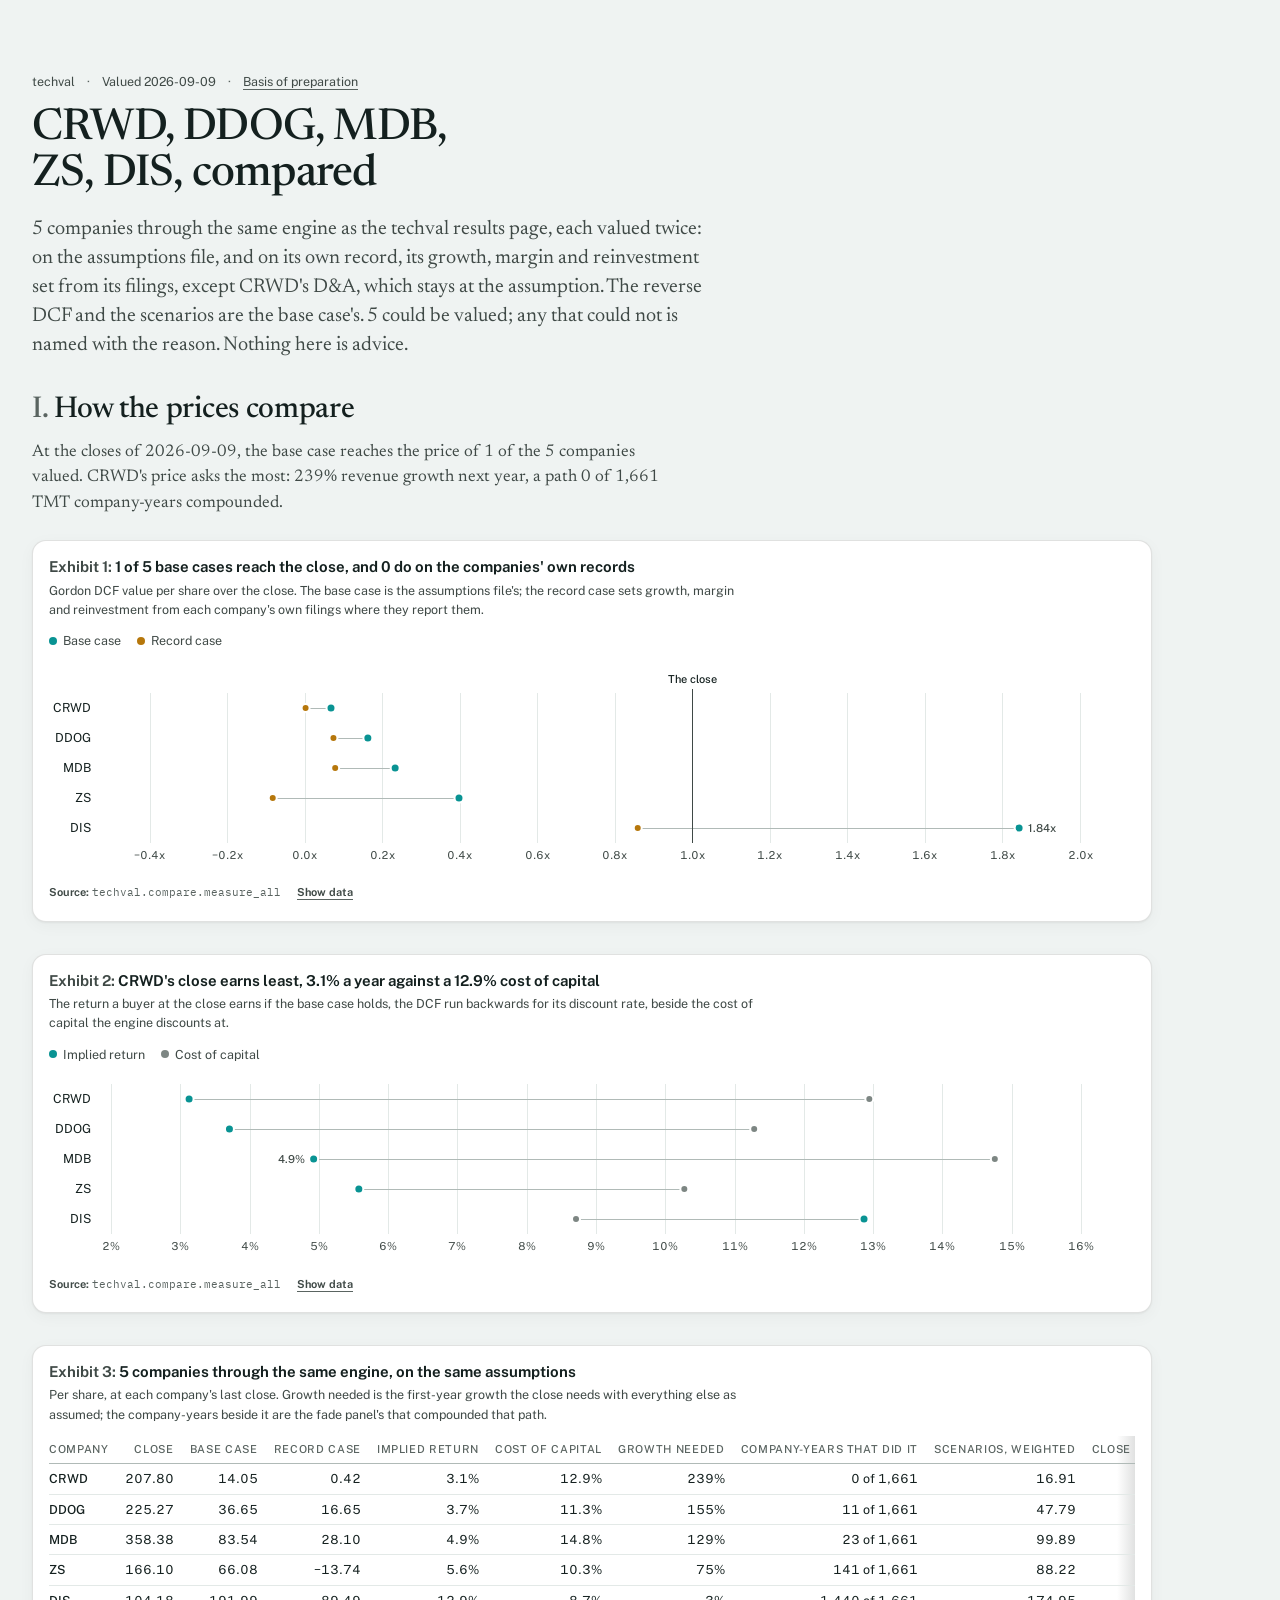
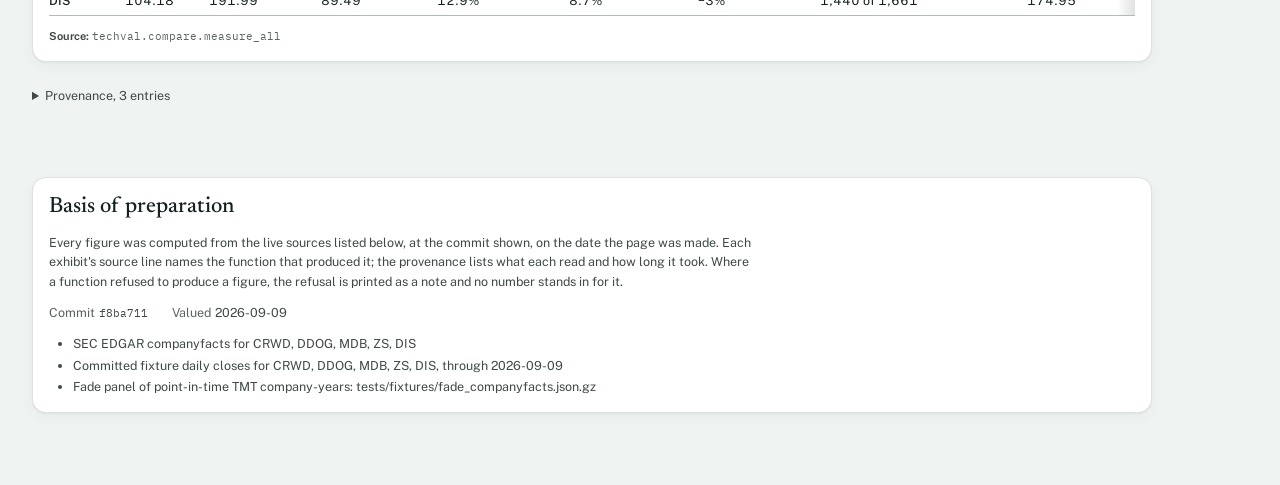
==== commit d7a6fce3: "Rebuild the comparison page with the record case's gap named The committed comparison said every com" ====
--- a/docs/compare/index.html
+++ b/docs/compare/index.html
@@ -1706,7 +1706,7 @@
 </head>
 <body>
 <noscript>This page draws its figures with JavaScript. The results it shows are in the snapshot JSON it was rendered from.</noscript>
-<script type="application/json" id="tv-snapshot">{"collected_at":"2026-09-09","fixtures":{},"page":{"sources":["SEC EDGAR companyfacts for CRWD, DDOG, MDB, ZS, DIS","Committed fixture daily closes for CRWD, DDOG, MDB, ZS, DIS, through 2026-09-09","Fade panel of point-in-time TMT company-years: tests/fixtures/fade_companyfacts.json.gz"],"standfirst":"5 companies through the same engine as the techval results page, each valued twice: on the assumptions file, and on its own record, its growth, margin and reinvestment set from its filings. The reverse DCF and the scenarios are the base case's. 5 could be valued; any that could not is named with the reason. Nothing here is advice."},"schema":1,"sections":{"compare":{"figures":{"returns":{"data":{"format":"pct:1","labelHeader":"Company","rows":[{"label":"CRWD","values":{"implied":0.031271,"wacc":0.129445}},{"label":"DDOG","values":{"implied":0.037095,"wacc":0.112831}},{"label":"MDB","values":{"implied":0.049248,"wacc":0.147562}},{"label":"ZS","values":{"implied":0.05577,"wacc":0.102748}},{"label":"DIS","values":{"implied":0.128685,"wacc":0.087114}}],"series":[{"key":"implied","name":"Implied return","role":"model"},{"key":"wacc","name":"Cost of capital","role":"baseline"}]},"kind":"dot","order":2,"subtitle":"The return a buyer at the close earns if the base case holds, the DCF run backwards for its discount rate, beside the cost of capital the engine discounts at.","title":"CRWD's close earns least, 3.1% a year against a 12.9% cost of capital","wide":true},"table":{"data":{"columns":[{"key":"company","label":"Company"},{"align":"right","format":"num:2","key":"close","label":"Close"},{"align":"right","format":"num:2","key":"base","label":"Base case"},{"align":"right","format":"num:2","key":"record","label":"Record case"},{"align":"right","format":"pct:1","key":"implied","label":"Implied return"},{"align":"right","format":"pct:1","key":"wacc","label":"Cost of capital"},{"align":"right","format":"pct:0","key":"growth","label":"Growth needed"},{"align":"right","key":"did","label":"Company-years that did it"},{"align":"right","format":"num:2","key":"weighted","label":"Scenarios, weighted"},{"align":"right","key":"against","label":"Close against them"}],"rows":[{"against":"8.3x the bull","base":14.046559,"close":207.8,"company":"CRWD","did":"0 of 1,661","growth":2.394205,"implied":0.031271,"record":0.422005,"wacc":0.129445,"weighted":16.913131},{"against":"3.1x the bull","base":36.646745,"close":225.27,"company":"DDOG","did":"11 of 1,661","growth":1.551991,"implied":0.037095,"record":16.645519,"wacc":0.112831,"weighted":47.791385},{"against":"2.5x the bull","base":83.537933,"close":358.38,"company":"MDB","did":"23 of 1,661","growth":1.290859,"implied":0.049248,"record":28.096794,"wacc":0.147562,"weighted":99.887244},{"against":"1.2x the bull","base":66.078078,"close":166.1,"company":"ZS","did":"141 of 1,661","growth":0.75194,"implied":0.05577,"record":-13.743481,"wacc":0.102748,"weighted":88.217924},{"against":"91% bear","base":191.993053,"close":104.18,"company":"DIS","did":"1,440 of 1,661","growth":-0.027832,"implied":0.128685,"record":89.487476,"wacc":0.087114,"weighted":174.950369}]},"kind":"table","order":3,"subtitle":"Per share, at each company's last close. Growth needed is the first-year growth the close needs with everything else as assumed; the company-years beside it are the fade panel's that compounded that path.","title":"5 companies through the same engine, on the same assumptions","wide":true},"value":{"data":{"format":"mult:2","labelHeader":"Company","reference":[{"label":"The close","value":1.0}],"rows":[{"label":"CRWD","values":{"base":0.067597,"record":0.002031}},{"label":"DDOG","values":{"base":0.162679,"record":0.073891}},{"label":"MDB","values":{"base":0.233099,"record":0.078399}},{"label":"ZS","values":{"base":0.397821,"record":-0.082742}},{"label":"DIS","values":{"base":1.842897,"record":0.85897}}],"series":[{"key":"base","name":"Base case","role":"model"},{"key":"record","name":"Record case","role":"alt"}]},"kind":"dot","order":1,"subtitle":"Gordon DCF value per share over the close. The base case is the assumptions file's; the record case sets growth, margin and reinvestment from each company's own filings.","title":"1 of 5 base cases reach the close, and 0 do on the companies' own records","wide":true}},"headline":null,"id":"compare","provenance":[{"entry_point":"techval.compare.measure_all","figure":"value","inputs":["Committed fixture daily closes, CRWD","Committed fixture daily closes, DDOG","Committed fixture daily closes, DIS","Committed fixture daily closes, MDB","Committed fixture daily closes, ZS","SEC EDGAR companyfacts, CRWD","SEC EDGAR companyfacts, DDOG","SEC EDGAR companyfacts, DIS","SEC EDGAR companyfacts, MDB","SEC EDGAR companyfacts, ZS","fade panel, tests/fixtures/fade_companyfacts.json.gz"],"seconds":0.0},{"entry_point":"techval.compare.measure_all","figure":"returns","inputs":["Committed fixture daily closes, CRWD","Committed fixture daily closes, DDOG","Committed fixture daily closes, DIS","Committed fixture daily closes, MDB","Committed fixture daily closes, ZS","SEC EDGAR companyfacts, CRWD","SEC EDGAR companyfacts, DDOG","SEC EDGAR companyfacts, DIS","SEC EDGAR companyfacts, MDB","SEC EDGAR companyfacts, ZS","fade panel, tests/fixtures/fade_companyfacts.json.gz"],"seconds":0.0},{"entry_point":"techval.compare.measure_all","figure":"table","inputs":["Committed fixture daily closes, CRWD","Committed fixture daily closes, DDOG","Committed fixture daily closes, DIS","Committed fixture daily closes, MDB","Committed fixture daily closes, ZS","SEC EDGAR companyfacts, CRWD","SEC EDGAR companyfacts, DDOG","SEC EDGAR companyfacts, DIS","SEC EDGAR companyfacts, MDB","SEC EDGAR companyfacts, ZS","fade panel, tests/fixtures/fade_companyfacts.json.gz"],"seconds":0.0}],"refusals":[],"status":"ok","takeaway":"At the closes of 2026-09-09, the base case reaches the price of 1 of the 5 companies valued. CRWD's price asks the most: 239% revenue growth next year, a path 0 of 1,661 TMT company-years compounded.","title":"How the prices compare"}},"techval_commit":"fc706ab","title":"CRWD, DDOG, MDB, ZS, DIS, compared"}</script>
+<script type="application/json" id="tv-snapshot">{"collected_at":"2026-09-09","fixtures":{},"page":{"sources":["SEC EDGAR companyfacts for CRWD, DDOG, MDB, ZS, DIS","Committed fixture daily closes for CRWD, DDOG, MDB, ZS, DIS, through 2026-09-09","Fade panel of point-in-time TMT company-years: tests/fixtures/fade_companyfacts.json.gz"],"standfirst":"5 companies through the same engine as the techval results page, each valued twice: on the assumptions file, and on its own record, its growth, margin and reinvestment set from its filings, except CRWD's D&A, which stays at the assumption. The reverse DCF and the scenarios are the base case's. 5 could be valued; any that could not is named with the reason. Nothing here is advice."},"schema":1,"sections":{"compare":{"figures":{"returns":{"data":{"format":"pct:1","labelHeader":"Company","rows":[{"label":"CRWD","values":{"implied":0.031271,"wacc":0.129445}},{"label":"DDOG","values":{"implied":0.037095,"wacc":0.112831}},{"label":"MDB","values":{"implied":0.049248,"wacc":0.147562}},{"label":"ZS","values":{"implied":0.05577,"wacc":0.102748}},{"label":"DIS","values":{"implied":0.128685,"wacc":0.087114}}],"series":[{"key":"implied","name":"Implied return","role":"model"},{"key":"wacc","name":"Cost of capital","role":"baseline"}]},"kind":"dot","order":2,"subtitle":"The return a buyer at the close earns if the base case holds, the DCF run backwards for its discount rate, beside the cost of capital the engine discounts at.","title":"CRWD's close earns least, 3.1% a year against a 12.9% cost of capital","wide":true},"table":{"data":{"columns":[{"key":"company","label":"Company"},{"align":"right","format":"num:2","key":"close","label":"Close"},{"align":"right","format":"num:2","key":"base","label":"Base case"},{"align":"right","format":"num:2","key":"record","label":"Record case"},{"align":"right","format":"pct:1","key":"implied","label":"Implied return"},{"align":"right","format":"pct:1","key":"wacc","label":"Cost of capital"},{"align":"right","format":"pct:0","key":"growth","label":"Growth needed"},{"align":"right","key":"did","label":"Company-years that did it"},{"align":"right","format":"num:2","key":"weighted","label":"Scenarios, weighted"},{"align":"right","key":"against","label":"Close against them"}],"rows":[{"against":"8.3x the bull","base":14.046559,"close":207.8,"company":"CRWD","did":"0 of 1,661","growth":2.394205,"implied":0.031271,"record":0.422005,"wacc":0.129445,"weighted":16.913131},{"against":"3.1x the bull","base":36.646745,"close":225.27,"company":"DDOG","did":"11 of 1,661","growth":1.551991,"implied":0.037095,"record":16.645519,"wacc":0.112831,"weighted":47.791385},{"against":"2.5x the bull","base":83.537933,"close":358.38,"company":"MDB","did":"23 of 1,661","growth":1.290859,"implied":0.049248,"record":28.096794,"wacc":0.147562,"weighted":99.887244},{"against":"1.2x the bull","base":66.078078,"close":166.1,"company":"ZS","did":"141 of 1,661","growth":0.75194,"implied":0.05577,"record":-13.743481,"wacc":0.102748,"weighted":88.217924},{"against":"91% bear","base":191.993053,"close":104.18,"company":"DIS","did":"1,440 of 1,661","growth":-0.027832,"implied":0.128685,"record":89.487476,"wacc":0.087114,"weighted":174.950369}]},"kind":"table","order":3,"subtitle":"Per share, at each company's last close. Growth needed is the first-year growth the close needs with everything else as assumed; the company-years beside it are the fade panel's that compounded that path.","title":"5 companies through the same engine, on the same assumptions","wide":true},"value":{"data":{"format":"mult:2","labelHeader":"Company","reference":[{"label":"The close","value":1.0}],"rows":[{"label":"CRWD","values":{"base":0.067597,"record":0.002031}},{"label":"DDOG","values":{"base":0.162679,"record":0.073891}},{"label":"MDB","values":{"base":0.233099,"record":0.078399}},{"label":"ZS","values":{"base":0.397821,"record":-0.082742}},{"label":"DIS","values":{"base":1.842897,"record":0.85897}}],"series":[{"key":"base","name":"Base case","role":"model"},{"key":"record","name":"Record case","role":"alt"}]},"kind":"dot","order":1,"subtitle":"Gordon DCF value per share over the close. The base case is the assumptions file's; the record case sets growth, margin and reinvestment from each company's own filings where they report them.","title":"1 of 5 base cases reach the close, and 0 do on the companies' own records","wide":true}},"headline":null,"id":"compare","provenance":[{"entry_point":"techval.compare.measure_all","figure":"value","inputs":["Committed fixture daily closes, CRWD","Committed fixture daily closes, DDOG","Committed fixture daily closes, DIS","Committed fixture daily closes, MDB","Committed fixture daily closes, ZS","SEC EDGAR companyfacts, CRWD","SEC EDGAR companyfacts, DDOG","SEC EDGAR companyfacts, DIS","SEC EDGAR companyfacts, MDB","SEC EDGAR companyfacts, ZS","fade panel, tests/fixtures/fade_companyfacts.json.gz"],"seconds":0.0},{"entry_point":"techval.compare.measure_all","figure":"returns","inputs":["Committed fixture daily closes, CRWD","Committed fixture daily closes, DDOG","Committed fixture daily closes, DIS","Committed fixture daily closes, MDB","Committed fixture daily closes, ZS","SEC EDGAR companyfacts, CRWD","SEC EDGAR companyfacts, DDOG","SEC EDGAR companyfacts, DIS","SEC EDGAR companyfacts, MDB","SEC EDGAR companyfacts, ZS","fade panel, tests/fixtures/fade_companyfacts.json.gz"],"seconds":0.0},{"entry_point":"techval.compare.measure_all","figure":"table","inputs":["Committed fixture daily closes, CRWD","Committed fixture daily closes, DDOG","Committed fixture daily closes, DIS","Committed fixture daily closes, MDB","Committed fixture daily closes, ZS","SEC EDGAR companyfacts, CRWD","SEC EDGAR companyfacts, DDOG","SEC EDGAR companyfacts, DIS","SEC EDGAR companyfacts, MDB","SEC EDGAR companyfacts, ZS","fade panel, tests/fixtures/fade_companyfacts.json.gz"],"seconds":0.0}],"refusals":[],"status":"ok","takeaway":"At the closes of 2026-09-09, the base case reaches the price of 1 of the 5 companies valued. CRWD's price asks the most: 239% revenue growth next year, a path 0 of 1,661 TMT company-years compounded.","title":"How the prices compare"}},"techval_commit":"f8ba711","title":"CRWD, DDOG, MDB, ZS, DIS, compared"}</script>
 <script data-asset="kit.js">
 /*
  * techval dashboard chart kit: window.TV.
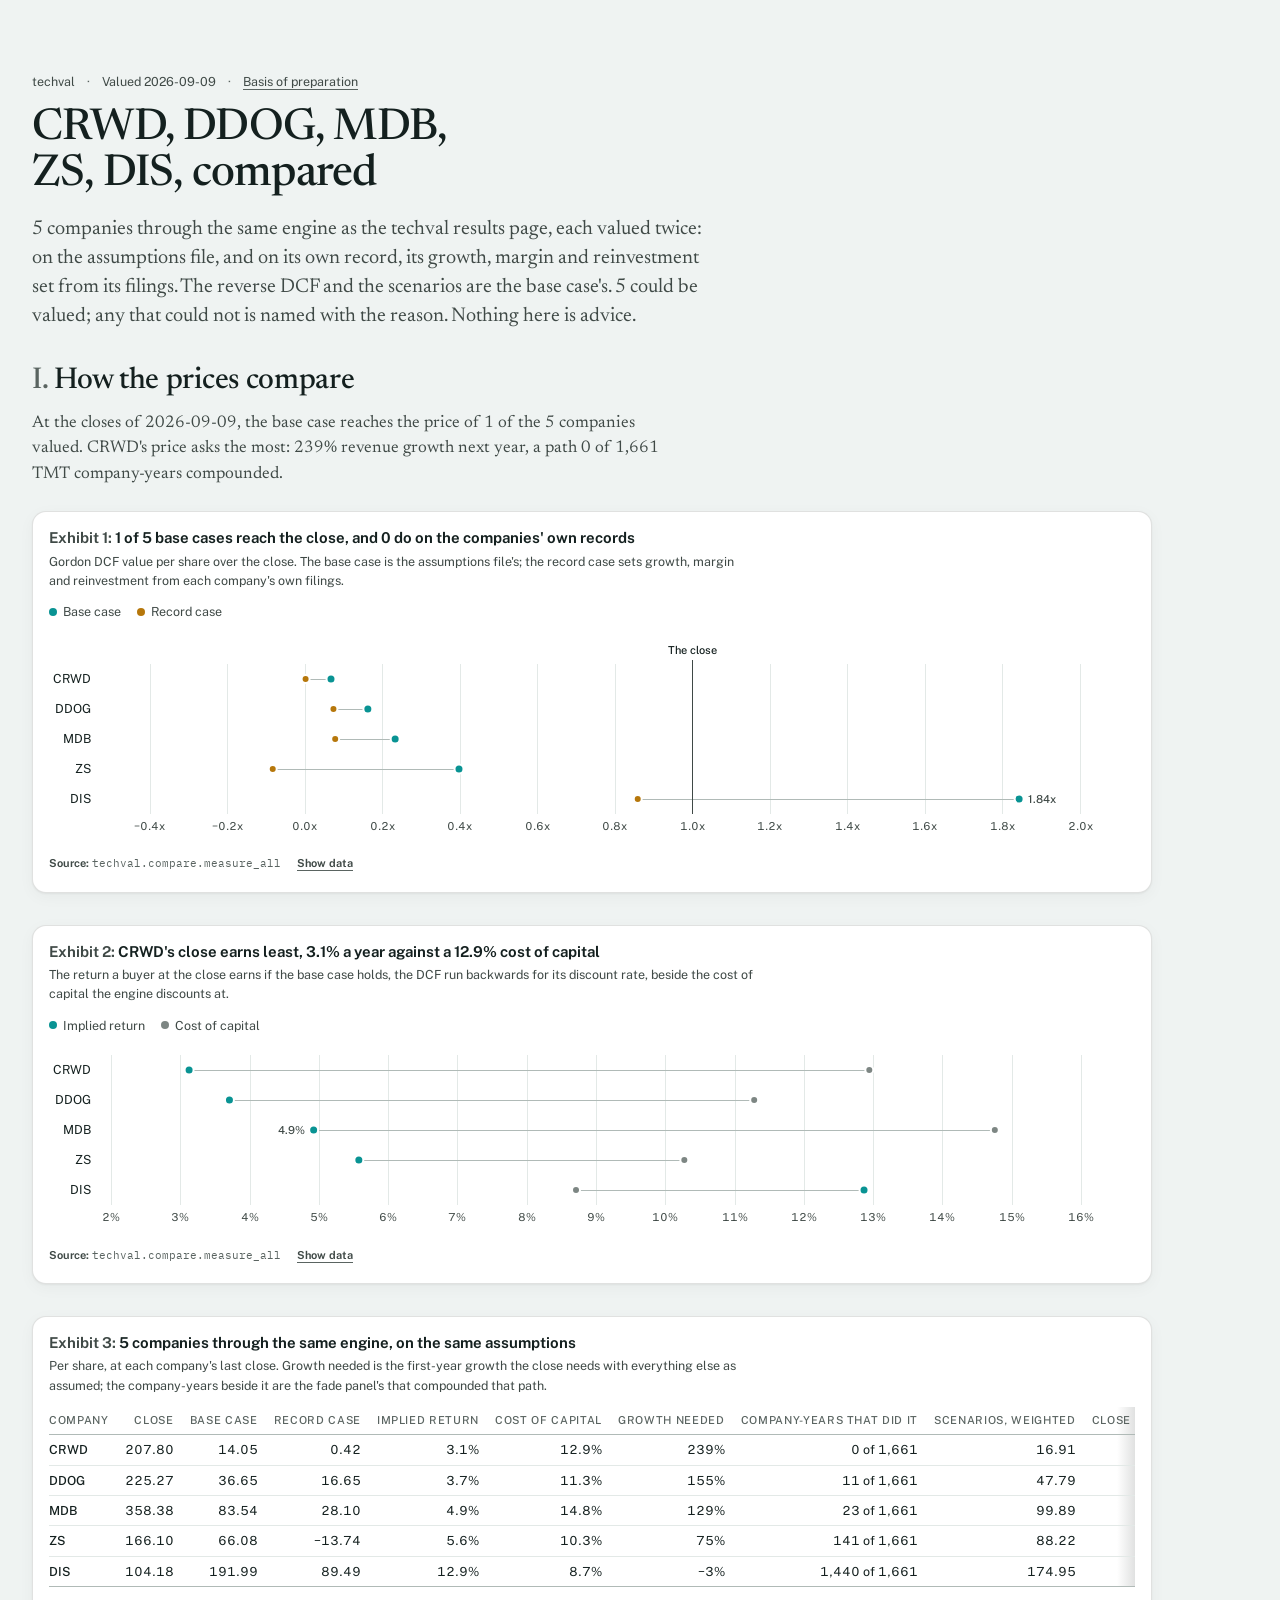
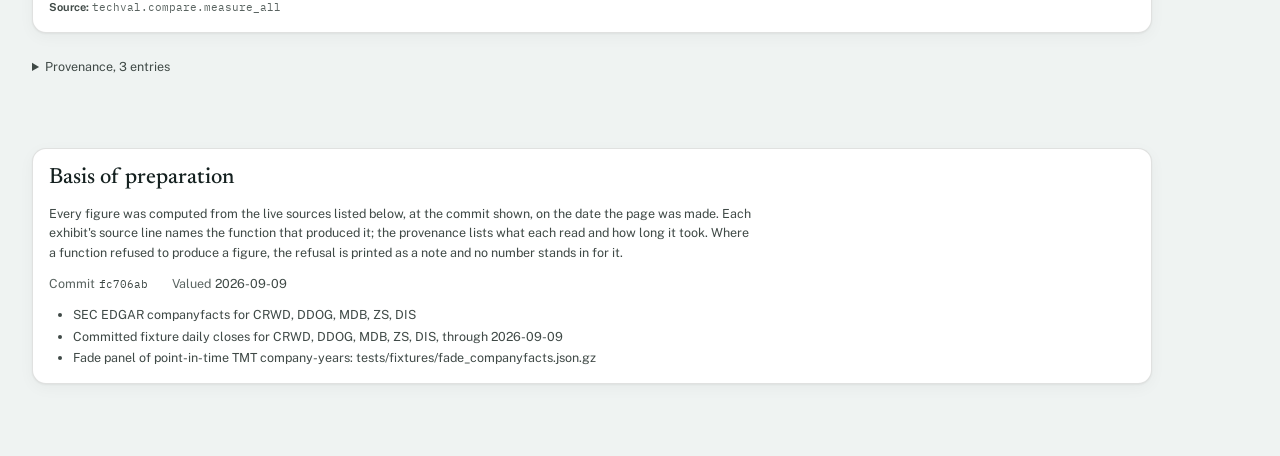
==== commit da6b26dc: "Merge pull request #120 from ruhan-sahasi/tidy-batch-11 Read interest across a tag change, tile 52/5" ====
--- a/docs/compare/index.html
+++ b/docs/compare/index.html
@@ -1706,7 +1706,7 @@
 </head>
 <body>
 <noscript>This page draws its figures with JavaScript. The results it shows are in the snapshot JSON it was rendered from.</noscript>
-<script type="application/json" id="tv-snapshot">{"collected_at":"2026-09-09","fixtures":{},"page":{"sources":["SEC EDGAR companyfacts for CRWD, DDOG, MDB, ZS, DIS","Committed fixture daily closes for CRWD, DDOG, MDB, ZS, DIS, through 2026-09-09","Fade panel of point-in-time TMT company-years: tests/fixtures/fade_companyfacts.json.gz"],"standfirst":"5 companies through the same engine as the techval results page, each valued twice: on the assumptions file, and on its own record, its growth, margin and reinvestment set from its filings, except CRWD's D&A, which stays at the assumption. The reverse DCF and the scenarios are the base case's. 5 could be valued; any that could not is named with the reason. Nothing here is advice."},"schema":1,"sections":{"compare":{"figures":{"returns":{"data":{"format":"pct:1","labelHeader":"Company","rows":[{"label":"CRWD","values":{"implied":0.031271,"wacc":0.129445}},{"label":"DDOG","values":{"implied":0.037095,"wacc":0.112831}},{"label":"MDB","values":{"implied":0.049248,"wacc":0.147562}},{"label":"ZS","values":{"implied":0.05577,"wacc":0.102748}},{"label":"DIS","values":{"implied":0.128685,"wacc":0.087114}}],"series":[{"key":"implied","name":"Implied return","role":"model"},{"key":"wacc","name":"Cost of capital","role":"baseline"}]},"kind":"dot","order":2,"subtitle":"The return a buyer at the close earns if the base case holds, the DCF run backwards for its discount rate, beside the cost of capital the engine discounts at.","title":"CRWD's close earns least, 3.1% a year against a 12.9% cost of capital","wide":true},"table":{"data":{"columns":[{"key":"company","label":"Company"},{"align":"right","format":"num:2","key":"close","label":"Close"},{"align":"right","format":"num:2","key":"base","label":"Base case"},{"align":"right","format":"num:2","key":"record","label":"Record case"},{"align":"right","format":"pct:1","key":"implied","label":"Implied return"},{"align":"right","format":"pct:1","key":"wacc","label":"Cost of capital"},{"align":"right","format":"pct:0","key":"growth","label":"Growth needed"},{"align":"right","key":"did","label":"Company-years that did it"},{"align":"right","format":"num:2","key":"weighted","label":"Scenarios, weighted"},{"align":"right","key":"against","label":"Close against them"}],"rows":[{"against":"8.3x the bull","base":14.046559,"close":207.8,"company":"CRWD","did":"0 of 1,661","growth":2.394205,"implied":0.031271,"record":0.422005,"wacc":0.129445,"weighted":16.913131},{"against":"3.1x the bull","base":36.646745,"close":225.27,"company":"DDOG","did":"11 of 1,661","growth":1.551991,"implied":0.037095,"record":16.645519,"wacc":0.112831,"weighted":47.791385},{"against":"2.5x the bull","base":83.537933,"close":358.38,"company":"MDB","did":"23 of 1,661","growth":1.290859,"implied":0.049248,"record":28.096794,"wacc":0.147562,"weighted":99.887244},{"against":"1.2x the bull","base":66.078078,"close":166.1,"company":"ZS","did":"141 of 1,661","growth":0.75194,"implied":0.05577,"record":-13.743481,"wacc":0.102748,"weighted":88.217924},{"against":"91% bear","base":191.993053,"close":104.18,"company":"DIS","did":"1,440 of 1,661","growth":-0.027832,"implied":0.128685,"record":89.487476,"wacc":0.087114,"weighted":174.950369}]},"kind":"table","order":3,"subtitle":"Per share, at each company's last close. Growth needed is the first-year growth the close needs with everything else as assumed; the company-years beside it are the fade panel's that compounded that path.","title":"5 companies through the same engine, on the same assumptions","wide":true},"value":{"data":{"format":"mult:2","labelHeader":"Company","reference":[{"label":"The close","value":1.0}],"rows":[{"label":"CRWD","values":{"base":0.067597,"record":0.002031}},{"label":"DDOG","values":{"base":0.162679,"record":0.073891}},{"label":"MDB","values":{"base":0.233099,"record":0.078399}},{"label":"ZS","values":{"base":0.397821,"record":-0.082742}},{"label":"DIS","values":{"base":1.842897,"record":0.85897}}],"series":[{"key":"base","name":"Base case","role":"model"},{"key":"record","name":"Record case","role":"alt"}]},"kind":"dot","order":1,"subtitle":"Gordon DCF value per share over the close. The base case is the assumptions file's; the record case sets growth, margin and reinvestment from each company's own filings where they report them.","title":"1 of 5 base cases reach the close, and 0 do on the companies' own records","wide":true}},"headline":null,"id":"compare","provenance":[{"entry_point":"techval.compare.measure_all","figure":"value","inputs":["Committed fixture daily closes, CRWD","Committed fixture daily closes, DDOG","Committed fixture daily closes, DIS","Committed fixture daily closes, MDB","Committed fixture daily closes, ZS","SEC EDGAR companyfacts, CRWD","SEC EDGAR companyfacts, DDOG","SEC EDGAR companyfacts, DIS","SEC EDGAR companyfacts, MDB","SEC EDGAR companyfacts, ZS","fade panel, tests/fixtures/fade_companyfacts.json.gz"],"seconds":0.0},{"entry_point":"techval.compare.measure_all","figure":"returns","inputs":["Committed fixture daily closes, CRWD","Committed fixture daily closes, DDOG","Committed fixture daily closes, DIS","Committed fixture daily closes, MDB","Committed fixture daily closes, ZS","SEC EDGAR companyfacts, CRWD","SEC EDGAR companyfacts, DDOG","SEC EDGAR companyfacts, DIS","SEC EDGAR companyfacts, MDB","SEC EDGAR companyfacts, ZS","fade panel, tests/fixtures/fade_companyfacts.json.gz"],"seconds":0.0},{"entry_point":"techval.compare.measure_all","figure":"table","inputs":["Committed fixture daily closes, CRWD","Committed fixture daily closes, DDOG","Committed fixture daily closes, DIS","Committed fixture daily closes, MDB","Committed fixture daily closes, ZS","SEC EDGAR companyfacts, CRWD","SEC EDGAR companyfacts, DDOG","SEC EDGAR companyfacts, DIS","SEC EDGAR companyfacts, MDB","SEC EDGAR companyfacts, ZS","fade panel, tests/fixtures/fade_companyfacts.json.gz"],"seconds":0.0}],"refusals":[],"status":"ok","takeaway":"At the closes of 2026-09-09, the base case reaches the price of 1 of the 5 companies valued. CRWD's price asks the most: 239% revenue growth next year, a path 0 of 1,661 TMT company-years compounded.","title":"How the prices compare"}},"techval_commit":"f8ba711","title":"CRWD, DDOG, MDB, ZS, DIS, compared"}</script>
+<script type="application/json" id="tv-snapshot">{"collected_at":"2026-09-09","fixtures":{},"page":{"sources":["SEC EDGAR companyfacts for CRWD, DDOG, MDB, ZS, DIS","Committed fixture daily closes for CRWD, DDOG, MDB, ZS, DIS, through 2026-09-09","Fade panel of point-in-time TMT company-years: tests/fixtures/fade_companyfacts.json.gz"],"standfirst":"5 companies through the same engine as the techval results page, each valued twice: on the assumptions file, and on its own record, its growth, margin and reinvestment set from its filings. The reverse DCF and the scenarios are the base case's. 5 could be valued; any that could not is named with the reason. Nothing here is advice."},"schema":1,"sections":{"compare":{"figures":{"returns":{"data":{"format":"pct:1","labelHeader":"Company","rows":[{"label":"CRWD","values":{"implied":0.031271,"wacc":0.129445}},{"label":"DDOG","values":{"implied":0.037095,"wacc":0.112831}},{"label":"MDB","values":{"implied":0.049248,"wacc":0.147562}},{"label":"ZS","values":{"implied":0.05577,"wacc":0.102748}},{"label":"DIS","values":{"implied":0.128685,"wacc":0.087114}}],"series":[{"key":"implied","name":"Implied return","role":"model"},{"key":"wacc","name":"Cost of capital","role":"baseline"}]},"kind":"dot","order":2,"subtitle":"The return a buyer at the close earns if the base case holds, the DCF run backwards for its discount rate, beside the cost of capital the engine discounts at.","title":"CRWD's close earns least, 3.1% a year against a 12.9% cost of capital","wide":true},"table":{"data":{"columns":[{"key":"company","label":"Company"},{"align":"right","format":"num:2","key":"close","label":"Close"},{"align":"right","format":"num:2","key":"base","label":"Base case"},{"align":"right","format":"num:2","key":"record","label":"Record case"},{"align":"right","format":"pct:1","key":"implied","label":"Implied return"},{"align":"right","format":"pct:1","key":"wacc","label":"Cost of capital"},{"align":"right","format":"pct:0","key":"growth","label":"Growth needed"},{"align":"right","key":"did","label":"Company-years that did it"},{"align":"right","format":"num:2","key":"weighted","label":"Scenarios, weighted"},{"align":"right","key":"against","label":"Close against them"}],"rows":[{"against":"8.3x the bull","base":14.046559,"close":207.8,"company":"CRWD","did":"0 of 1,661","growth":2.394205,"implied":0.031271,"record":0.422005,"wacc":0.129445,"weighted":16.913131},{"against":"3.1x the bull","base":36.646745,"close":225.27,"company":"DDOG","did":"11 of 1,661","growth":1.551991,"implied":0.037095,"record":16.645519,"wacc":0.112831,"weighted":47.791385},{"against":"2.5x the bull","base":83.537933,"close":358.38,"company":"MDB","did":"23 of 1,661","growth":1.290859,"implied":0.049248,"record":28.096794,"wacc":0.147562,"weighted":99.887244},{"against":"1.2x the bull","base":66.078078,"close":166.1,"company":"ZS","did":"141 of 1,661","growth":0.75194,"implied":0.05577,"record":-13.743481,"wacc":0.102748,"weighted":88.217924},{"against":"91% bear","base":191.993053,"close":104.18,"company":"DIS","did":"1,440 of 1,661","growth":-0.027832,"implied":0.128685,"record":89.487476,"wacc":0.087114,"weighted":174.950369}]},"kind":"table","order":3,"subtitle":"Per share, at each company's last close. Growth needed is the first-year growth the close needs with everything else as assumed; the company-years beside it are the fade panel's that compounded that path.","title":"5 companies through the same engine, on the same assumptions","wide":true},"value":{"data":{"format":"mult:2","labelHeader":"Company","reference":[{"label":"The close","value":1.0}],"rows":[{"label":"CRWD","values":{"base":0.067597,"record":0.002031}},{"label":"DDOG","values":{"base":0.162679,"record":0.073891}},{"label":"MDB","values":{"base":0.233099,"record":0.078399}},{"label":"ZS","values":{"base":0.397821,"record":-0.082742}},{"label":"DIS","values":{"base":1.842897,"record":0.85897}}],"series":[{"key":"base","name":"Base case","role":"model"},{"key":"record","name":"Record case","role":"alt"}]},"kind":"dot","order":1,"subtitle":"Gordon DCF value per share over the close. The base case is the assumptions file's; the record case sets growth, margin and reinvestment from each company's own filings.","title":"1 of 5 base cases reach the close, and 0 do on the companies' own records","wide":true}},"headline":null,"id":"compare","provenance":[{"entry_point":"techval.compare.measure_all","figure":"value","inputs":["Committed fixture daily closes, CRWD","Committed fixture daily closes, DDOG","Committed fixture daily closes, DIS","Committed fixture daily closes, MDB","Committed fixture daily closes, ZS","SEC EDGAR companyfacts, CRWD","SEC EDGAR companyfacts, DDOG","SEC EDGAR companyfacts, DIS","SEC EDGAR companyfacts, MDB","SEC EDGAR companyfacts, ZS","fade panel, tests/fixtures/fade_companyfacts.json.gz"],"seconds":0.0},{"entry_point":"techval.compare.measure_all","figure":"returns","inputs":["Committed fixture daily closes, CRWD","Committed fixture daily closes, DDOG","Committed fixture daily closes, DIS","Committed fixture daily closes, MDB","Committed fixture daily closes, ZS","SEC EDGAR companyfacts, CRWD","SEC EDGAR companyfacts, DDOG","SEC EDGAR companyfacts, DIS","SEC EDGAR companyfacts, MDB","SEC EDGAR companyfacts, ZS","fade panel, tests/fixtures/fade_companyfacts.json.gz"],"seconds":0.0},{"entry_point":"techval.compare.measure_all","figure":"table","inputs":["Committed fixture daily closes, CRWD","Committed fixture daily closes, DDOG","Committed fixture daily closes, DIS","Committed fixture daily closes, MDB","Committed fixture daily closes, ZS","SEC EDGAR companyfacts, CRWD","SEC EDGAR companyfacts, DDOG","SEC EDGAR companyfacts, DIS","SEC EDGAR companyfacts, MDB","SEC EDGAR companyfacts, ZS","fade panel, tests/fixtures/fade_companyfacts.json.gz"],"seconds":0.0}],"refusals":[],"status":"ok","takeaway":"At the closes of 2026-09-09, the base case reaches the price of 1 of the 5 companies valued. CRWD's price asks the most: 239% revenue growth next year, a path 0 of 1,661 TMT company-years compounded.","title":"How the prices compare"}},"techval_commit":"fc706ab","title":"CRWD, DDOG, MDB, ZS, DIS, compared"}</script>
 <script data-asset="kit.js">
 /*
  * techval dashboard chart kit: window.TV.
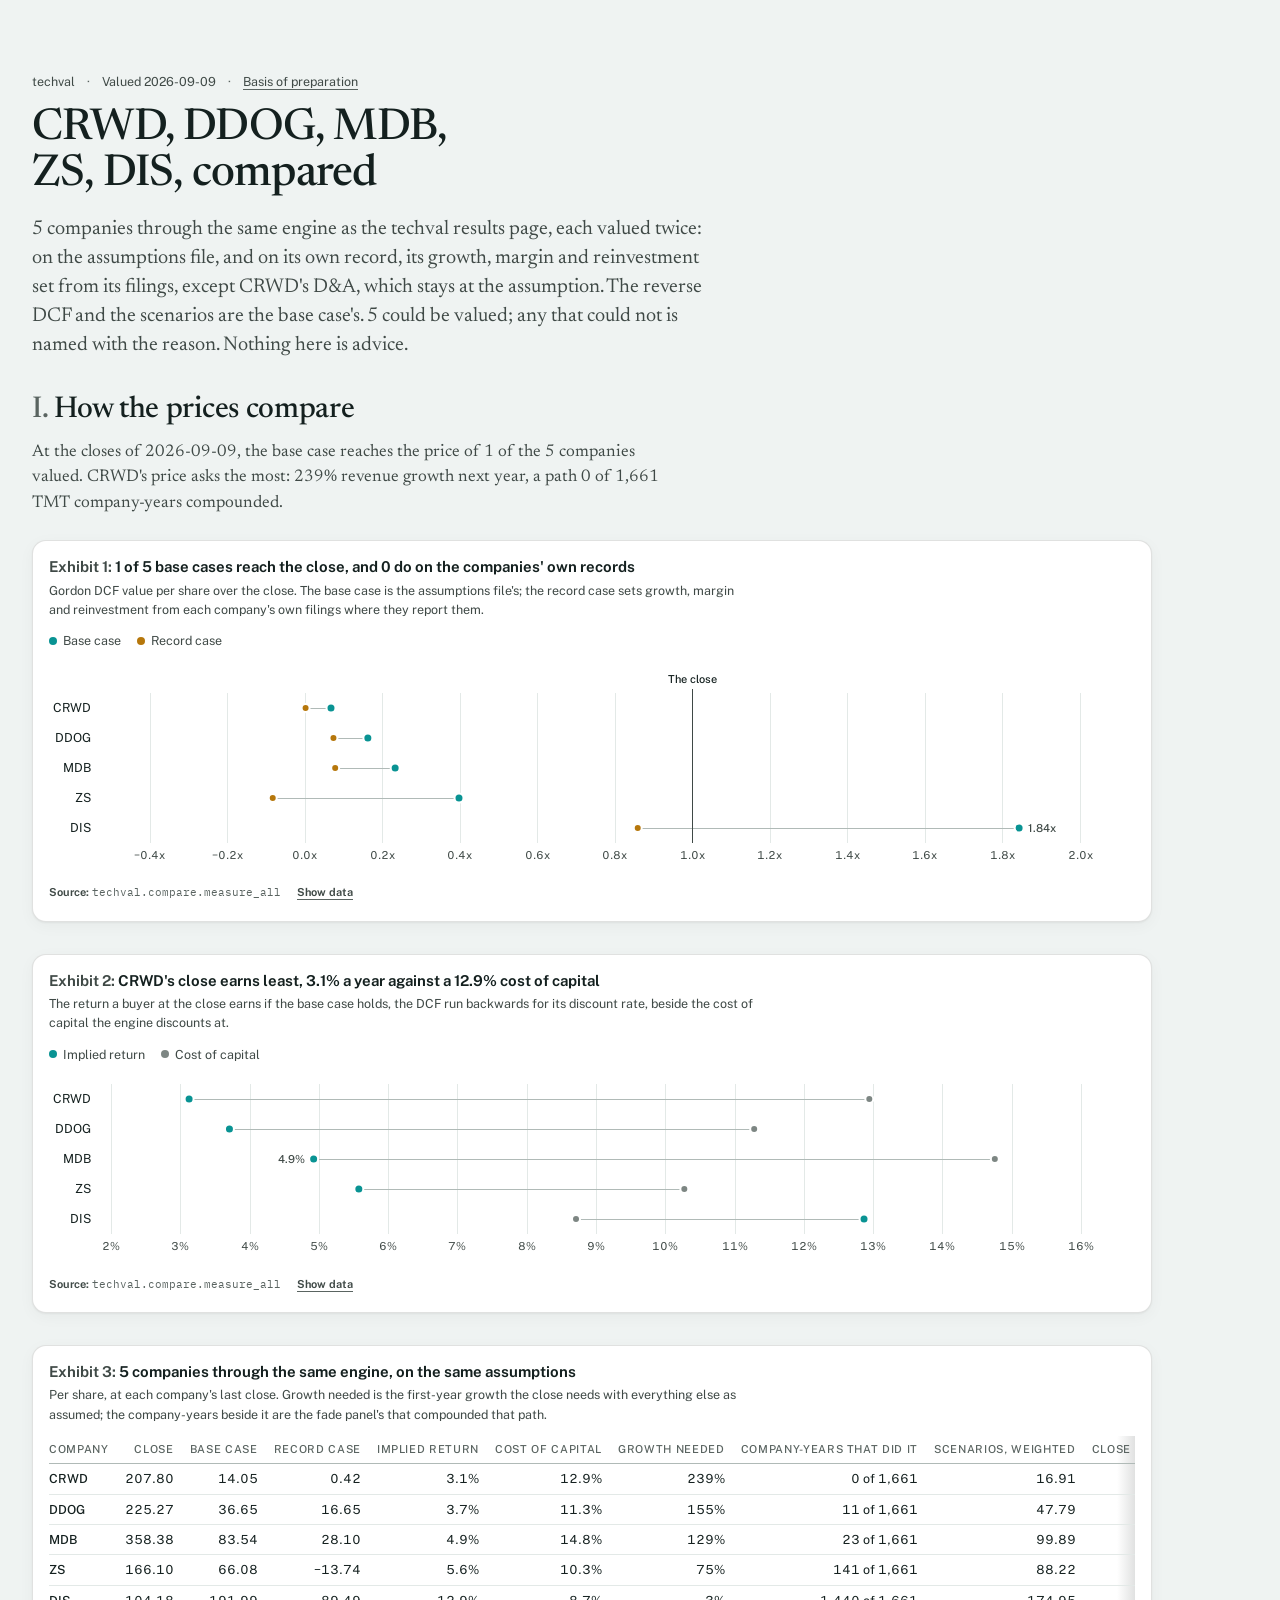
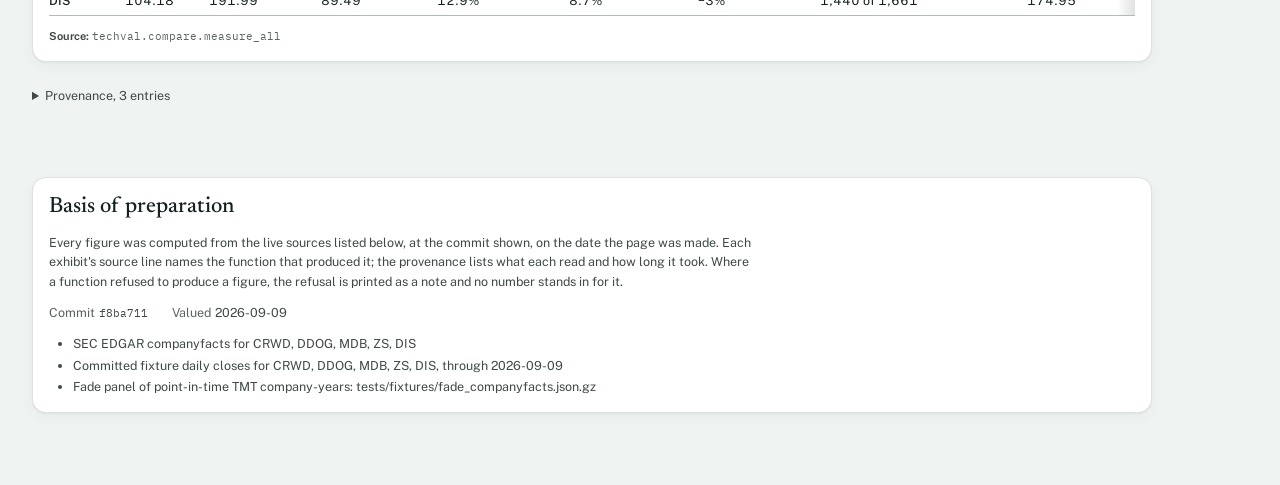
==== commit 71b23f3e: "Merge 26ef725067c294574accefe0f6aae0709171435f into da6b26dc5cf0b2a3a80615d47dd09521aad16ba0" ====
--- a/docs/compare/index.html
+++ b/docs/compare/index.html
@@ -1706,7 +1706,7 @@
 </head>
 <body>
 <noscript>This page draws its figures with JavaScript. The results it shows are in the snapshot JSON it was rendered from.</noscript>
-<script type="application/json" id="tv-snapshot">{"collected_at":"2026-09-09","fixtures":{},"page":{"sources":["SEC EDGAR companyfacts for CRWD, DDOG, MDB, ZS, DIS","Committed fixture daily closes for CRWD, DDOG, MDB, ZS, DIS, through 2026-09-09","Fade panel of point-in-time TMT company-years: tests/fixtures/fade_companyfacts.json.gz"],"standfirst":"5 companies through the same engine as the techval results page, each valued twice: on the assumptions file, and on its own record, its growth, margin and reinvestment set from its filings. The reverse DCF and the scenarios are the base case's. 5 could be valued; any that could not is named with the reason. Nothing here is advice."},"schema":1,"sections":{"compare":{"figures":{"returns":{"data":{"format":"pct:1","labelHeader":"Company","rows":[{"label":"CRWD","values":{"implied":0.031271,"wacc":0.129445}},{"label":"DDOG","values":{"implied":0.037095,"wacc":0.112831}},{"label":"MDB","values":{"implied":0.049248,"wacc":0.147562}},{"label":"ZS","values":{"implied":0.05577,"wacc":0.102748}},{"label":"DIS","values":{"implied":0.128685,"wacc":0.087114}}],"series":[{"key":"implied","name":"Implied return","role":"model"},{"key":"wacc","name":"Cost of capital","role":"baseline"}]},"kind":"dot","order":2,"subtitle":"The return a buyer at the close earns if the base case holds, the DCF run backwards for its discount rate, beside the cost of capital the engine discounts at.","title":"CRWD's close earns least, 3.1% a year against a 12.9% cost of capital","wide":true},"table":{"data":{"columns":[{"key":"company","label":"Company"},{"align":"right","format":"num:2","key":"close","label":"Close"},{"align":"right","format":"num:2","key":"base","label":"Base case"},{"align":"right","format":"num:2","key":"record","label":"Record case"},{"align":"right","format":"pct:1","key":"implied","label":"Implied return"},{"align":"right","format":"pct:1","key":"wacc","label":"Cost of capital"},{"align":"right","format":"pct:0","key":"growth","label":"Growth needed"},{"align":"right","key":"did","label":"Company-years that did it"},{"align":"right","format":"num:2","key":"weighted","label":"Scenarios, weighted"},{"align":"right","key":"against","label":"Close against them"}],"rows":[{"against":"8.3x the bull","base":14.046559,"close":207.8,"company":"CRWD","did":"0 of 1,661","growth":2.394205,"implied":0.031271,"record":0.422005,"wacc":0.129445,"weighted":16.913131},{"against":"3.1x the bull","base":36.646745,"close":225.27,"company":"DDOG","did":"11 of 1,661","growth":1.551991,"implied":0.037095,"record":16.645519,"wacc":0.112831,"weighted":47.791385},{"against":"2.5x the bull","base":83.537933,"close":358.38,"company":"MDB","did":"23 of 1,661","growth":1.290859,"implied":0.049248,"record":28.096794,"wacc":0.147562,"weighted":99.887244},{"against":"1.2x the bull","base":66.078078,"close":166.1,"company":"ZS","did":"141 of 1,661","growth":0.75194,"implied":0.05577,"record":-13.743481,"wacc":0.102748,"weighted":88.217924},{"against":"91% bear","base":191.993053,"close":104.18,"company":"DIS","did":"1,440 of 1,661","growth":-0.027832,"implied":0.128685,"record":89.487476,"wacc":0.087114,"weighted":174.950369}]},"kind":"table","order":3,"subtitle":"Per share, at each company's last close. Growth needed is the first-year growth the close needs with everything else as assumed; the company-years beside it are the fade panel's that compounded that path.","title":"5 companies through the same engine, on the same assumptions","wide":true},"value":{"data":{"format":"mult:2","labelHeader":"Company","reference":[{"label":"The close","value":1.0}],"rows":[{"label":"CRWD","values":{"base":0.067597,"record":0.002031}},{"label":"DDOG","values":{"base":0.162679,"record":0.073891}},{"label":"MDB","values":{"base":0.233099,"record":0.078399}},{"label":"ZS","values":{"base":0.397821,"record":-0.082742}},{"label":"DIS","values":{"base":1.842897,"record":0.85897}}],"series":[{"key":"base","name":"Base case","role":"model"},{"key":"record","name":"Record case","role":"alt"}]},"kind":"dot","order":1,"subtitle":"Gordon DCF value per share over the close. The base case is the assumptions file's; the record case sets growth, margin and reinvestment from each company's own filings.","title":"1 of 5 base cases reach the close, and 0 do on the companies' own records","wide":true}},"headline":null,"id":"compare","provenance":[{"entry_point":"techval.compare.measure_all","figure":"value","inputs":["Committed fixture daily closes, CRWD","Committed fixture daily closes, DDOG","Committed fixture daily closes, DIS","Committed fixture daily closes, MDB","Committed fixture daily closes, ZS","SEC EDGAR companyfacts, CRWD","SEC EDGAR companyfacts, DDOG","SEC EDGAR companyfacts, DIS","SEC EDGAR companyfacts, MDB","SEC EDGAR companyfacts, ZS","fade panel, tests/fixtures/fade_companyfacts.json.gz"],"seconds":0.0},{"entry_point":"techval.compare.measure_all","figure":"returns","inputs":["Committed fixture daily closes, CRWD","Committed fixture daily closes, DDOG","Committed fixture daily closes, DIS","Committed fixture daily closes, MDB","Committed fixture daily closes, ZS","SEC EDGAR companyfacts, CRWD","SEC EDGAR companyfacts, DDOG","SEC EDGAR companyfacts, DIS","SEC EDGAR companyfacts, MDB","SEC EDGAR companyfacts, ZS","fade panel, tests/fixtures/fade_companyfacts.json.gz"],"seconds":0.0},{"entry_point":"techval.compare.measure_all","figure":"table","inputs":["Committed fixture daily closes, CRWD","Committed fixture daily closes, DDOG","Committed fixture daily closes, DIS","Committed fixture daily closes, MDB","Committed fixture daily closes, ZS","SEC EDGAR companyfacts, CRWD","SEC EDGAR companyfacts, DDOG","SEC EDGAR companyfacts, DIS","SEC EDGAR companyfacts, MDB","SEC EDGAR companyfacts, ZS","fade panel, tests/fixtures/fade_companyfacts.json.gz"],"seconds":0.0}],"refusals":[],"status":"ok","takeaway":"At the closes of 2026-09-09, the base case reaches the price of 1 of the 5 companies valued. CRWD's price asks the most: 239% revenue growth next year, a path 0 of 1,661 TMT company-years compounded.","title":"How the prices compare"}},"techval_commit":"fc706ab","title":"CRWD, DDOG, MDB, ZS, DIS, compared"}</script>
+<script type="application/json" id="tv-snapshot">{"collected_at":"2026-09-09","fixtures":{},"page":{"sources":["SEC EDGAR companyfacts for CRWD, DDOG, MDB, ZS, DIS","Committed fixture daily closes for CRWD, DDOG, MDB, ZS, DIS, through 2026-09-09","Fade panel of point-in-time TMT company-years: tests/fixtures/fade_companyfacts.json.gz"],"standfirst":"5 companies through the same engine as the techval results page, each valued twice: on the assumptions file, and on its own record, its growth, margin and reinvestment set from its filings, except CRWD's D&A, which stays at the assumption. The reverse DCF and the scenarios are the base case's. 5 could be valued; any that could not is named with the reason. Nothing here is advice."},"schema":1,"sections":{"compare":{"figures":{"returns":{"data":{"format":"pct:1","labelHeader":"Company","rows":[{"label":"CRWD","values":{"implied":0.031271,"wacc":0.129445}},{"label":"DDOG","values":{"implied":0.037095,"wacc":0.112831}},{"label":"MDB","values":{"implied":0.049248,"wacc":0.147562}},{"label":"ZS","values":{"implied":0.05577,"wacc":0.102748}},{"label":"DIS","values":{"implied":0.128685,"wacc":0.087114}}],"series":[{"key":"implied","name":"Implied return","role":"model"},{"key":"wacc","name":"Cost of capital","role":"baseline"}]},"kind":"dot","order":2,"subtitle":"The return a buyer at the close earns if the base case holds, the DCF run backwards for its discount rate, beside the cost of capital the engine discounts at.","title":"CRWD's close earns least, 3.1% a year against a 12.9% cost of capital","wide":true},"table":{"data":{"columns":[{"key":"company","label":"Company"},{"align":"right","format":"num:2","key":"close","label":"Close"},{"align":"right","format":"num:2","key":"base","label":"Base case"},{"align":"right","format":"num:2","key":"record","label":"Record case"},{"align":"right","format":"pct:1","key":"implied","label":"Implied return"},{"align":"right","format":"pct:1","key":"wacc","label":"Cost of capital"},{"align":"right","format":"pct:0","key":"growth","label":"Growth needed"},{"align":"right","key":"did","label":"Company-years that did it"},{"align":"right","format":"num:2","key":"weighted","label":"Scenarios, weighted"},{"align":"right","key":"against","label":"Close against them"}],"rows":[{"against":"8.3x the bull","base":14.046559,"close":207.8,"company":"CRWD","did":"0 of 1,661","growth":2.394205,"implied":0.031271,"record":0.422005,"wacc":0.129445,"weighted":16.913131},{"against":"3.1x the bull","base":36.646745,"close":225.27,"company":"DDOG","did":"11 of 1,661","growth":1.551991,"implied":0.037095,"record":16.645519,"wacc":0.112831,"weighted":47.791385},{"against":"2.5x the bull","base":83.537933,"close":358.38,"company":"MDB","did":"23 of 1,661","growth":1.290859,"implied":0.049248,"record":28.096794,"wacc":0.147562,"weighted":99.887244},{"against":"1.2x the bull","base":66.078078,"close":166.1,"company":"ZS","did":"141 of 1,661","growth":0.75194,"implied":0.05577,"record":-13.743481,"wacc":0.102748,"weighted":88.217924},{"against":"91% bear","base":191.993053,"close":104.18,"company":"DIS","did":"1,440 of 1,661","growth":-0.027832,"implied":0.128685,"record":89.487476,"wacc":0.087114,"weighted":174.950369}]},"kind":"table","order":3,"subtitle":"Per share, at each company's last close. Growth needed is the first-year growth the close needs with everything else as assumed; the company-years beside it are the fade panel's that compounded that path.","title":"5 companies through the same engine, on the same assumptions","wide":true},"value":{"data":{"format":"mult:2","labelHeader":"Company","reference":[{"label":"The close","value":1.0}],"rows":[{"label":"CRWD","values":{"base":0.067597,"record":0.002031}},{"label":"DDOG","values":{"base":0.162679,"record":0.073891}},{"label":"MDB","values":{"base":0.233099,"record":0.078399}},{"label":"ZS","values":{"base":0.397821,"record":-0.082742}},{"label":"DIS","values":{"base":1.842897,"record":0.85897}}],"series":[{"key":"base","name":"Base case","role":"model"},{"key":"record","name":"Record case","role":"alt"}]},"kind":"dot","order":1,"subtitle":"Gordon DCF value per share over the close. The base case is the assumptions file's; the record case sets growth, margin and reinvestment from each company's own filings where they report them.","title":"1 of 5 base cases reach the close, and 0 do on the companies' own records","wide":true}},"headline":null,"id":"compare","provenance":[{"entry_point":"techval.compare.measure_all","figure":"value","inputs":["Committed fixture daily closes, CRWD","Committed fixture daily closes, DDOG","Committed fixture daily closes, DIS","Committed fixture daily closes, MDB","Committed fixture daily closes, ZS","SEC EDGAR companyfacts, CRWD","SEC EDGAR companyfacts, DDOG","SEC EDGAR companyfacts, DIS","SEC EDGAR companyfacts, MDB","SEC EDGAR companyfacts, ZS","fade panel, tests/fixtures/fade_companyfacts.json.gz"],"seconds":0.0},{"entry_point":"techval.compare.measure_all","figure":"returns","inputs":["Committed fixture daily closes, CRWD","Committed fixture daily closes, DDOG","Committed fixture daily closes, DIS","Committed fixture daily closes, MDB","Committed fixture daily closes, ZS","SEC EDGAR companyfacts, CRWD","SEC EDGAR companyfacts, DDOG","SEC EDGAR companyfacts, DIS","SEC EDGAR companyfacts, MDB","SEC EDGAR companyfacts, ZS","fade panel, tests/fixtures/fade_companyfacts.json.gz"],"seconds":0.0},{"entry_point":"techval.compare.measure_all","figure":"table","inputs":["Committed fixture daily closes, CRWD","Committed fixture daily closes, DDOG","Committed fixture daily closes, DIS","Committed fixture daily closes, MDB","Committed fixture daily closes, ZS","SEC EDGAR companyfacts, CRWD","SEC EDGAR companyfacts, DDOG","SEC EDGAR companyfacts, DIS","SEC EDGAR companyfacts, MDB","SEC EDGAR companyfacts, ZS","fade panel, tests/fixtures/fade_companyfacts.json.gz"],"seconds":0.0}],"refusals":[],"status":"ok","takeaway":"At the closes of 2026-09-09, the base case reaches the price of 1 of the 5 companies valued. CRWD's price asks the most: 239% revenue growth next year, a path 0 of 1,661 TMT company-years compounded.","title":"How the prices compare"}},"techval_commit":"f8ba711","title":"CRWD, DDOG, MDB, ZS, DIS, compared"}</script>
 <script data-asset="kit.js">
 /*
  * techval dashboard chart kit: window.TV.
